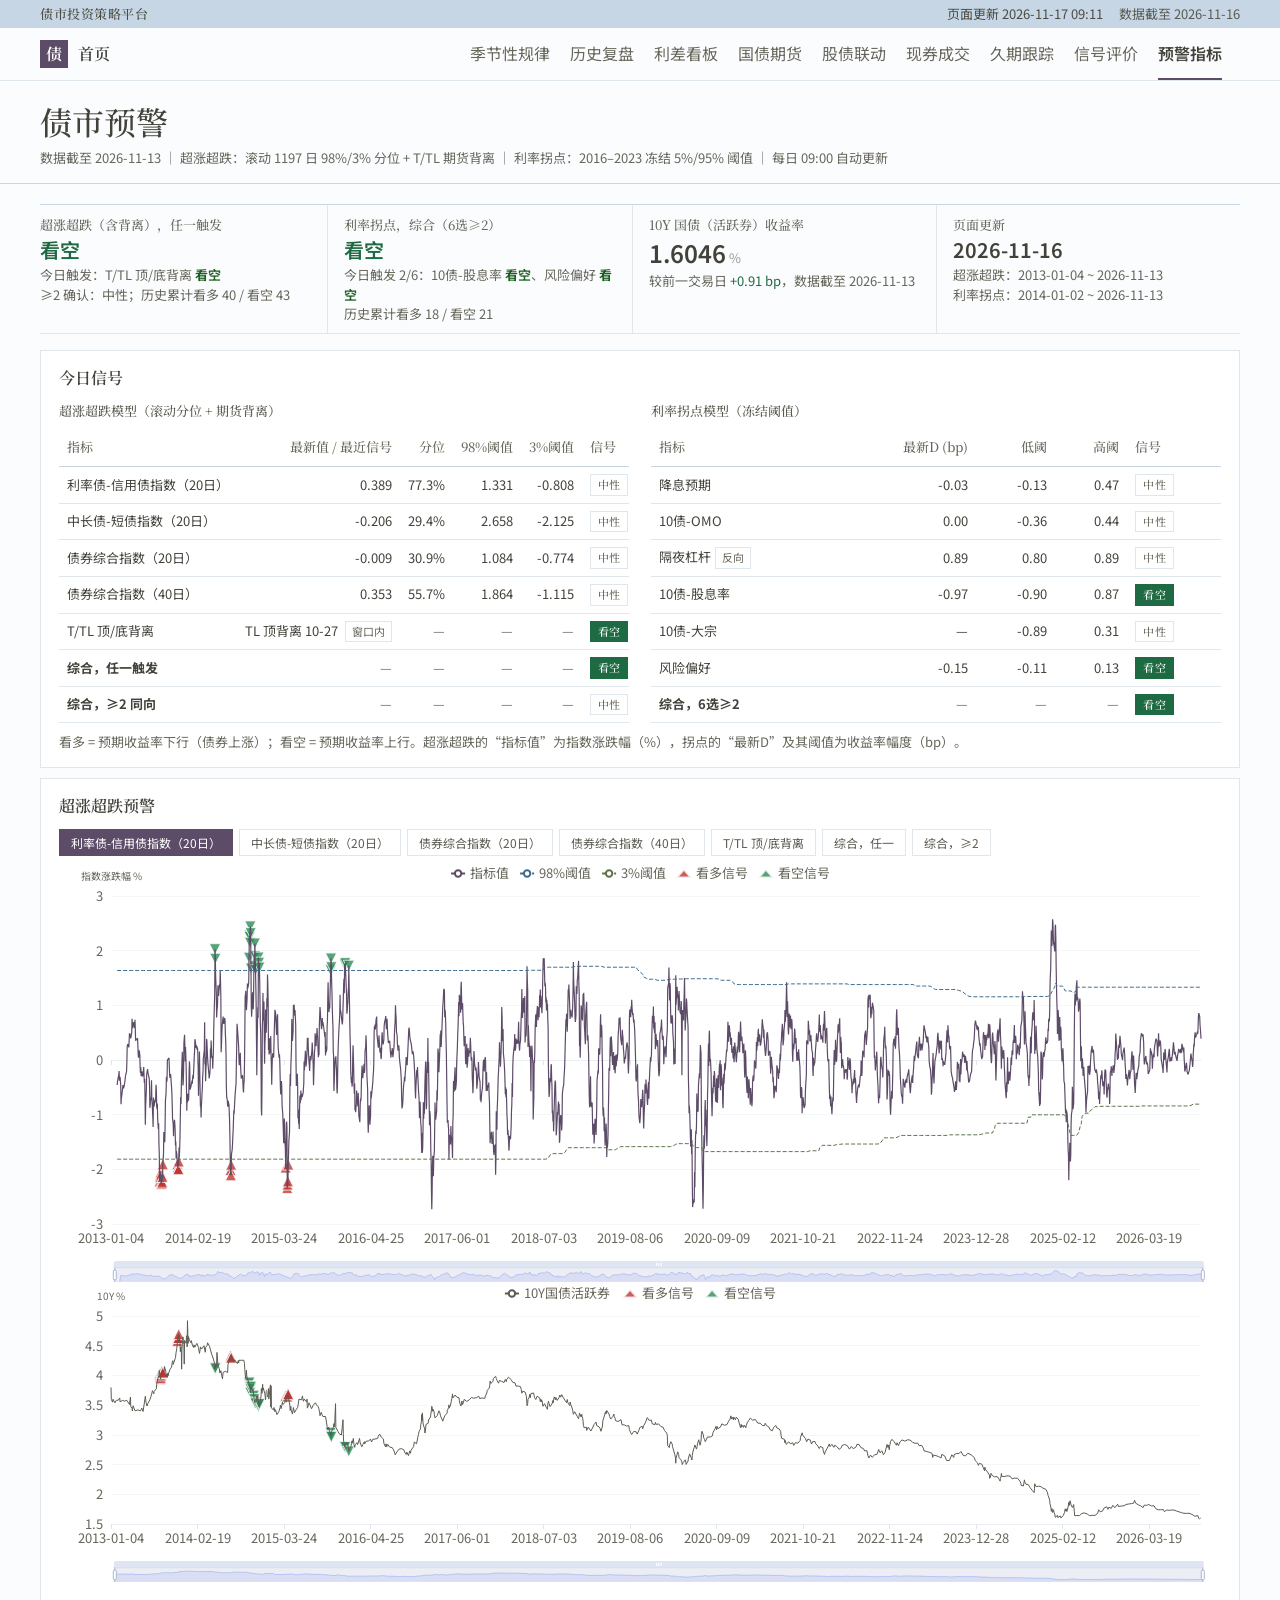
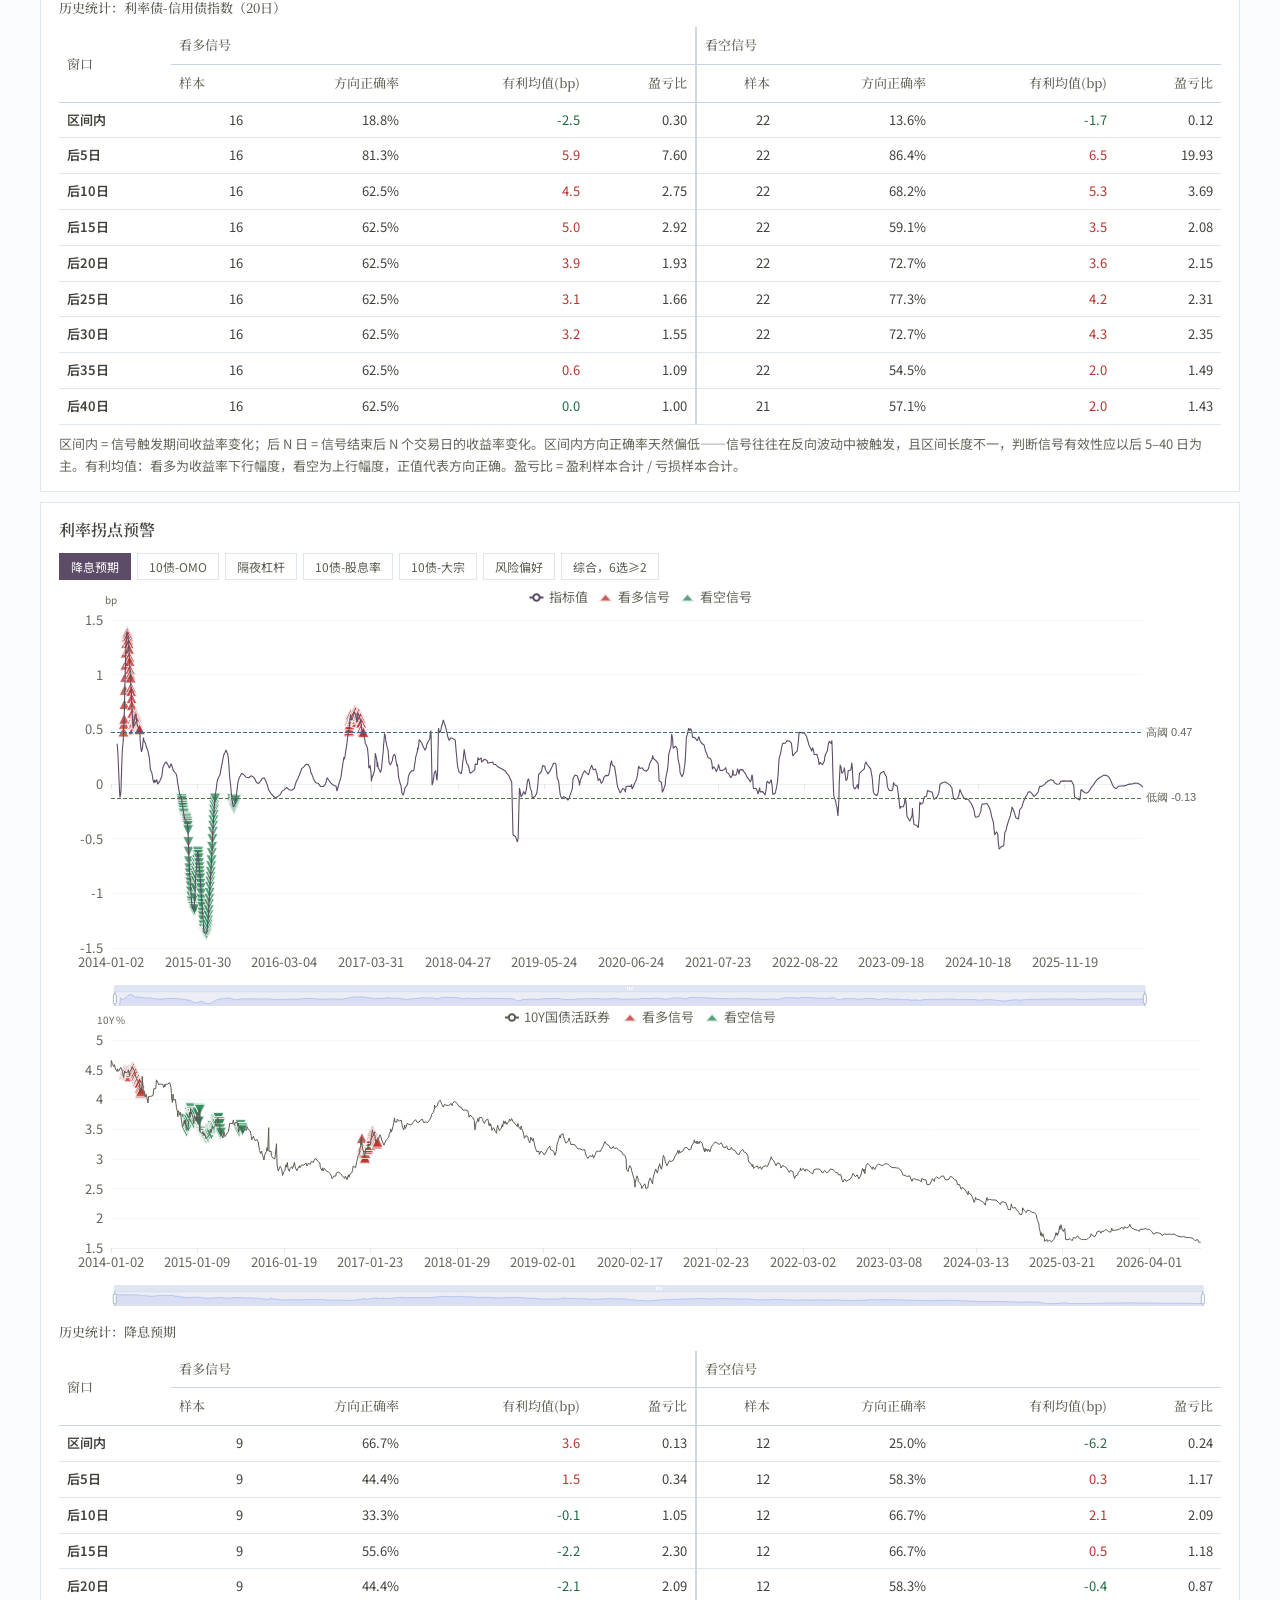
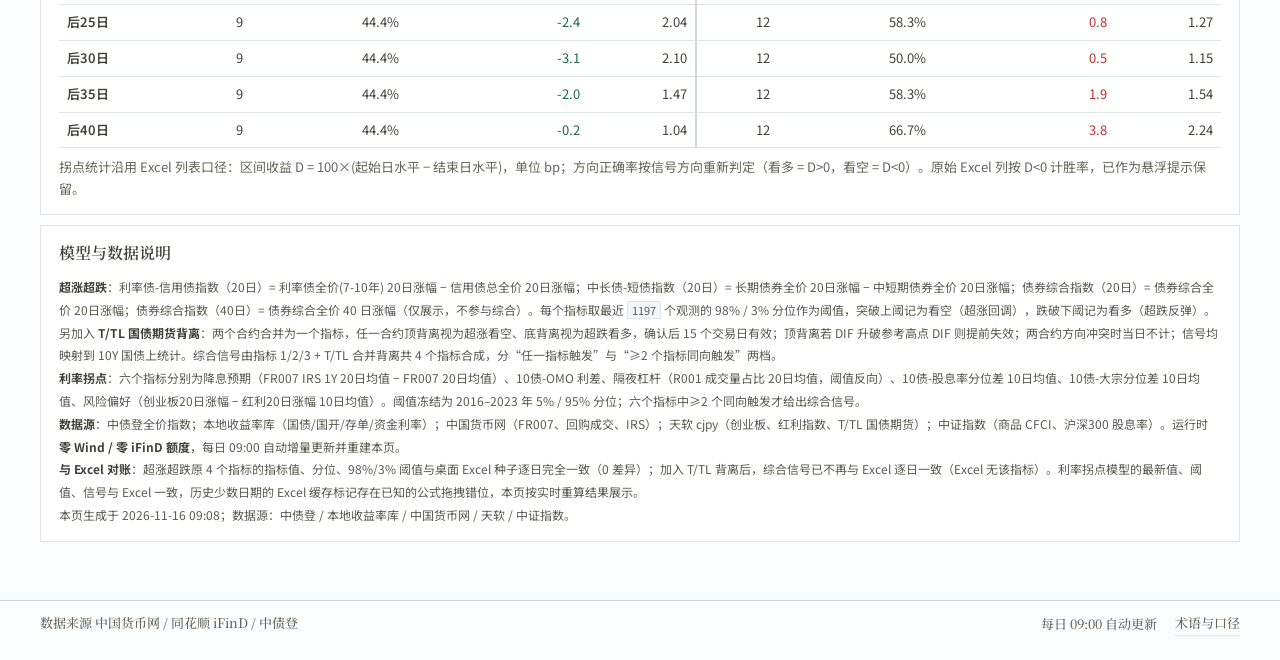
==== bond-alert.html @ 10234d40 "update bond-alert.html" ====
<!DOCTYPE html>
<html lang="zh-CN">
<head>
<meta charset="UTF-8">
<meta name="viewport" content="width=device-width, initial-scale=1.0">
<title>债市预警</title>
<script src="echarts.min.js"></script>
<style>
*{margin:0;padding:0;box-sizing:border-box}
body{font-family:-apple-system,BlinkMacSystemFont,'Segoe UI','Microsoft YaHei',sans-serif;background:#f5f7fa;color:#333}
.header{background:linear-gradient(135deg,#1a237e 0%,#283593 100%);color:white;padding:22px 30px}
.header h1{font-size:22px;margin-bottom:6px}
.header p{font-size:12px;opacity:0.85;line-height:1.7}
.container{max-width:1240px;margin:0 auto;padding:20px}
.stats-row{display:flex;gap:16px;flex-wrap:wrap;margin-bottom:16px}
.stat-card{flex:1;min-width:235px;background:white;border-radius:12px;padding:16px 20px;box-shadow:0 2px 8px rgba(0,0,0,0.06);border-left:4px solid #c5cae9}
.stat-card.bull{border-left-color:#c62828}
.stat-card.bear{border-left-color:#2e7d32}
.stat-card.neu{border-left-color:#90a4ae}
.stat-card .label{font-size:12px;color:#666}
.stat-card .value{font-size:26px;font-weight:700;margin-top:5px}
.stat-card .value.bull{color:#b71c1c}
.stat-card .value.bear{color:#1b5e20}
.stat-card .value.neu{color:#546e7a}
.stat-card .delta{font-size:11.5px;color:#888;margin-top:6px;line-height:1.5}
.stat-card .delta .bull{color:#b71c1c;font-weight:600}
.stat-card .delta .bear{color:#1b5e20;font-weight:600}
.panel{background:white;border-radius:12px;padding:20px;box-shadow:0 2px 8px rgba(0,0,0,0.06);margin-bottom:16px}
.panel h2{font-size:15px;margin-bottom:14px;color:#1a237e}
.panel h3.sub{font-size:13px;margin:16px 0 8px;color:#37474f}
.two-col{display:grid;grid-template-columns:1fr 1fr;gap:22px}
@media(max-width:900px){.two-col{grid-template-columns:1fr}}
.two-col h3{font-size:13px;color:#455a64;margin-bottom:8px}
.tbl{width:100%;border-collapse:collapse;font-size:12px}
.tbl th{background:#f8f9fa;padding:7px 8px;text-align:left;border-bottom:2px solid #e0e0e0;font-weight:600;color:#546e7a;white-space:nowrap}
.tbl td{padding:6px 8px;border-bottom:1px solid #f0f0f0;white-space:nowrap}
.tbl tbody tr:hover td{background:#e8eaf6}
.tbl .num{text-align:right;font-variant-numeric:tabular-nums}
.tbl .dim{color:#aaa;text-align:center}
.tbl .win{font-weight:600;color:#37474f}
.tbl .pos{color:#1b5e20}
.tbl .neg{color:#b71c1c}
#over-stat thead tr:nth-child(2) th:nth-child(5),
#turn-stat thead tr:nth-child(2) th:nth-child(5),
#over-stat tbody td:nth-child(6),#turn-stat tbody td:nth-child(6){border-left:2px solid #cfd8dc}
#over-stat thead tr:first-child th:nth-child(3),
#turn-stat thead tr:first-child th:nth-child(3){border-left:2px solid #cfd8dc}
.tbl-wrap{overflow-x:auto}
.badge{display:inline-block;padding:2px 9px;border-radius:11px;font-size:11px;font-weight:600}
.badge.bull{background:#ffebee;color:#b71c1c;border:1px solid #ef9a9a}
.badge.bear{background:#e8f5e9;color:#1b5e20;border:1px solid #a5d6a7}
.badge.neu{background:#eceff1;color:#607d8b;border:1px solid #cfd8dc}
.seg{display:inline-block;padding:4px 12px;margin:0 6px 6px 0;border:1px solid #c5cae9;border-radius:14px;cursor:pointer;font-size:12px;color:#555;background:#fff;user-select:none}
.seg:hover{background:#e8eaf6}
.seg.active{background:#1a237e;color:#fff;border-color:#1a237e}
.note{font-size:11px;color:#90a4ae;line-height:1.8;margin-top:8px}
.method p{font-size:12px;color:#546e7a;line-height:1.9}
.method code{background:#f1f3f5;padding:1px 5px;border-radius:3px;font-size:11px;color:#37474f}
.method b{color:#37474f}
.tag{display:inline-block;font-size:10px;padding:1px 6px;border-radius:8px;background:#eef2f7;color:#607d8b;margin-left:4px}
</style>
<!--THEME_START-->
<link rel="stylesheet" href="fonts.css">
<link rel="stylesheet" href="site.css">
<script src="site.js"></script>
<!--THEME_END-->
<!--FAVICON_START-->
<link rel="icon" href="favicon.ico" sizes="any">
<link rel="icon" type="image/png" sizes="32x32" href="favicon-32.png">
<link rel="icon" type="image/png" sizes="192x192" href="icon-192.png">
<link rel="manifest" href="site.webmanifest">
<meta name="theme-color" content="#FBFCFD">
<!--FAVICON_END-->
</head>
<body data-site="inner" data-page="bond-alert">
<!--NAV_START-->
<div class="site-utility"><div class="site-wrap"><span class="site-name">债市投资策略平台</span><span class="site-meta"><span class="site-stamp">页面更新 2026-11-17 09:11</span><span class="site-stamp site-stamp-data">数据截至 2026-11-16</span></span></div></div>
<nav class="site-nav" aria-label="模块导航"><div class="site-wrap"><a class="site-seal" href="index.html" aria-label="返回首页"><span class="seal-mark" aria-hidden="true">债</span><span class="seal-txt">首页</span></a><div class="site-links"><a href="bond-seasonality.html">季节性规律</a><a href="yield-seasonality.html">历史复盘</a><a href="spread-board.html">利差看板</a><a href="treasury-futures.html">国债期货</a><a href="stock-bond-monitor.html">股债联动</a><a href="bond-flow-lead.html">现券成交</a><a href="duration-tracking.html">久期跟踪</a><a href="signal-eval.html">信号评价</a><a href="bond-alert.html" class="active" aria-current="page">预警指标</a></div><button class="site-menu-btn" type="button" aria-expanded="false" aria-controls="site-menu">栏目</button></div><div class="site-menu" id="site-menu" hidden><a href="bond-seasonality.html">季节性规律</a><a href="yield-seasonality.html">历史复盘</a><a href="spread-board.html">利差看板</a><a href="treasury-futures.html">国债期货</a><a href="stock-bond-monitor.html">股债联动</a><a href="bond-flow-lead.html">现券成交</a><a href="duration-tracking.html">久期跟踪</a><a href="signal-eval.html">信号评价</a><a href="bond-alert.html" class="active" aria-current="page">预警指标</a></div></nav>
<script>(function(){var a=document.querySelector(".site-links a.active");if(a){var p=a.parentNode;p.scrollLeft=Math.max(0,a.offsetLeft-p.clientWidth/2+a.offsetWidth/2);}var b=document.querySelector(".site-menu-btn"),m=document.querySelector(".site-menu");if(!b||!m)return;function set(open){m.hidden=!open;b.setAttribute("aria-expanded",open?"true":"false");}b.addEventListener("click",function(e){e.stopPropagation();set(m.hidden);});document.addEventListener("click",function(e){if(!m.hidden&&e.target!==b&&!m.contains(e.target))set(false);});document.addEventListener("keydown",function(e){if(e.key==="Escape")set(false);});m.addEventListener("click",function(e){if(e.target.tagName==="A")set(false);});})();</script>
<!--NAV_END-->
<div class="header">
<h1>债市预警</h1>
<p id="data-info">数据加载中…</p>
</div>
<div class="container">
<div class="stats-row" id="summary"></div>

<div class="panel">
<h2>今日信号</h2>
<div class="two-col">
<div>
<h3>超涨超跌模型（滚动分位 + 期货背离）</h3>
<div class="tbl-wrap"><table class="tbl" id="tbl-over"></table></div>
</div>
<div>
<h3>利率拐点模型（冻结阈值）</h3>
<div class="tbl-wrap"><table class="tbl" id="tbl-turn"></table></div>
</div>
</div>
<p class="note">看多 = 预期收益率下行（债券上涨）；看空 = 预期收益率上行。超涨超跌的“指标值”为指数涨跌幅（%），拐点的“最新D”及其阈值为收益率幅度（bp）。</p>
</div>

<div class="panel">
<h2>超涨超跌预警</h2>
<div id="over-sel"></div>
<div id="over-chart-wrap"><div id="over-chart" style="width:100%;height:420px"></div></div>
<div id="over-yield" style="width:100%;height:300px"></div>
<h3 class="sub">历史统计：<span id="over-stat-name"></span></h3>
<div class="tbl-wrap"><table class="tbl" id="over-stat"></table></div>
<p class="note">区间内 = 信号触发期间收益率变化；后 N 日 = 信号结束后 N 个交易日的收益率变化。区间内方向正确率天然偏低——信号往往在反向波动中被触发，且区间长度不一，判断信号有效性应以后 5–40 日为主。有利均值：看多为收益率下行幅度，看空为上行幅度，正值代表方向正确。盈亏比 = 盈利样本合计 / 亏损样本合计。</p>
</div>

<div class="panel">
<h2>利率拐点预警</h2>
<div id="turn-sel"></div>
<div id="turn-chart-wrap"><div id="turn-chart" style="width:100%;height:420px"></div></div>
<div id="turn-yield" style="width:100%;height:300px"></div>
<h3 class="sub">历史统计：<span id="turn-stat-name"></span></h3>
<div class="tbl-wrap"><table class="tbl" id="turn-stat"></table></div>
<p class="note">拐点统计沿用 Excel 列表口径：区间收益 D = 100×(起始日水平 − 结束日水平)，单位 bp；方向正确率按信号方向重新判定（看多 = D&gt;0，看空 = D&lt;0）。原始 Excel 列按 D&lt;0 计胜率，已作为悬浮提示保留。</p>
</div>

<div class="panel method">
<h2>模型与数据说明</h2>
<p><b>超涨超跌</b>：利率债-信用债指数（20日）= 利率债全价(7-10年) 20日涨幅 − 信用债总全价 20日涨幅；中长债-短债指数（20日）= 长期债券全价 20日涨幅 − 中短期债券全价 20日涨幅；债券综合指数（20日）= 债券综合全价 20日涨幅；债券综合指数（40日）= 债券综合全价 40 日涨幅（仅展示，不参与综合）。每个指标取最近 <code>1197</code> 个观测的 98% / 3% 分位作为阈值，突破上阈记为看空（超涨回调），跌破下阈记为看多（超跌反弹）。另加入 <b>T/TL 国债期货背离</b>：两个合约合并为一个指标，任一合约顶背离视为超涨看空、底背离视为超跌看多，确认后 15 个交易日有效；顶背离若 DIF 升破参考高点 DIF 则提前失效；两合约方向冲突时当日不计；信号均映射到 10Y 国债上统计。综合信号由指标 1/2/3 + T/TL 合并背离共 4 个指标合成，分“任一指标触发”与“≥2 个指标同向触发”两档。</p>
<p><b>利率拐点</b>：六个指标分别为降息预期（FR007 IRS 1Y 20日均值 − FR007 20日均值）、10债-OMO 利差、隔夜杠杆（R001 成交量占比 20日均值，阈值反向）、10债-股息率分位差 10日均值、10债-大宗分位差 10日均值、风险偏好（创业板20日涨幅 − 红利20日涨幅 10日均值）。阈值冻结为 2016–2023 年 5% / 95% 分位；六个指标中≥2 个同向触发才给出综合信号。</p>
<p><b>数据源</b>：中债登全价指数；本地收益率库（国债/国开/存单/资金利率）；中国货币网（FR007、回购成交、IRS）；天软 cjpy（创业板、红利指数、T/TL 国债期货）；中证指数（商品 CFCI、沪深300 股息率）。运行时 <b>零 Wind / 零 iFinD 额度</b>，每日 09:00 自动增量更新并重建本页。</p>
<p><b>与 Excel 对账</b>：超涨超跌原 4 个指标的指标值、分位、98%/3% 阈值与桌面 Excel 种子逐日完全一致（0 差异）；加入 T/TL 背离后，综合信号已不再与 Excel 逐日一致（Excel 无该指标）。利率拐点模型的最新值、阈值、信号与 Excel 一致，历史少数日期的 Excel 缓存标记存在已知的公式拖拽错位，本页按实时重算结果展示。</p>
<p id="gen-info"></p>
</div>
</div>

<script src="bond-alert-data.js"></script>
<script>
const O = DATA.over, T = DATA.turn;
const $ = id => document.getElementById(id);
const fmt = (x, n=2) => {
  if (x === null || x === undefined || isNaN(x)) return '—';
  const s = Number(x).toFixed(n);
  return /^-0(\.0+)?$/.test(s) ? s.slice(1) : s;  // 负零显示为 0
};
const pct = x => (x === null || x === undefined) ? '—' : (x * 100).toFixed(1) + '%';
const sig = s => s > 0 ? ['看多','bull'] : s < 0 ? ['看空','bear'] : ['中性','neu'];
const badge = s => { const a = sig(s); return `<span class="badge ${a[1]}">${a[0]}</span>`; };
const triggerNames = (inds, idx) => {
  const hit = inds.map(x => ({name:x.name, flag:x.flags[idx]})).filter(x => x.flag !== 0);
  if (!hit.length) return '无';
  return hit.map(x => `${x.name} <b class="${sig(x.flag)[1]}">${sig(x.flag)[0]}</b>`).join('、');
};
const cls = v => v > 0 ? 'pos' : (v < 0 ? 'neg' : '');
const charts = {};
const zstate = {over:{start:0, end:100}, turn:{start:0, end:100}};

function initChart(id){
  if (!charts[id]) charts[id] = echarts.init($(id));
  return charts[id];
}
function trackZoom(id, key){
  const c = charts[id];
  if (c.__zoomed) return;
  c.__zoomed = true;
  c.on('dataZoom', function(){
    const dz = c.getOption().dataZoom;
    if (dz && dz[0] && dz[0].start != null) zstate[key] = {start:dz[0].start, end:dz[0].end};
  });
}
function linkGroup(ids, group){
  ids.forEach(id => { if (charts[id]) charts[id].group = group; });
  echarts.connect(group);
}
function resizeAll(){
  Object.values(charts).forEach(c => { if (c.getDom().clientWidth > 0) c.resize(); });
}
function baseGrid(bottom){ return {left:52, right:20, top:34, bottom:bottom||58}; }
function xAxis(dates){ return {type:'category', data:dates, boundaryGap:false,
  axisLabel:{fontSize:10, color:'#90a4ae'}, axisLine:{lineStyle:{color:'#cfd8dc'}}}; }
function yAxis(name){
  return {type:'value', scale:true, name:name||'', nameTextStyle:{fontSize:10,color:'#90a4ae'},
    axisLabel:{fontSize:10, color:'#78909c'}, splitLine:{lineStyle:{color:'#f0f2f5'}}};
}
function zoom(key){
  const z = zstate[key] || {start:0, end:100};
  return [{type:'inside', start:z.start, end:z.end, throttle:60},
          {type:'slider', start:z.start, end:z.end, height:15, bottom:6,
           borderColor:'#e0e0e0', fillerColor:'rgba(26,35,126,0.08)', textStyle:{fontSize:9}}];
}

// ---------------- 概览 ----------------
function renderSummary(){
  const oi = O.dates.length - 1, ti = T.dates.length - 1;
  const ge1 = O.comp.ge1.flags[oi], ge2 = O.comp.ge2.flags[oi], tc = T.comp.flags[ti];
  const os = O.stats, ts = T.stats;
  const tcnt = T.inds.filter(x => x.flags[ti] !== 0).length;
  const y = O.yield, y0 = y[oi], y1 = y[oi-1];
  const dY = (y0 != null && y1 != null) ? (y0 - y1) * 100 : null;
  const a1 = sig(ge1), a2 = sig(tc);
  $('summary').innerHTML = `
  <div class="stat-card ${a1[1]}">
    <div class="label">超涨超跌（含背离），任一触发</div>
    <div class="value ${a1[1]}">${a1[0]}</div>
    <div class="delta">今日触发：${triggerNames(O.inds, oi)}<br>≥2 确认：${sig(ge2)[0]}；历史累计看多 ${os.ge1.bull.count} / 看空 ${os.ge1.bear.count}</div>
  </div>
  <div class="stat-card ${a2[1]}">
    <div class="label">利率拐点，综合（6选≥2）</div>
    <div class="value ${a2[1]}">${a2[0]}</div>
    <div class="delta">今日触发 ${tcnt}/6：${triggerNames(T.inds, ti)}<br>历史累计看多 ${ts.comp.bull.count} / 看空 ${ts.comp.bear.count}</div>
  </div>
  <div class="stat-card">
    <div class="label">10Y 国债（活跃券）收益率</div>
    <div class="value" style="font-size:24px">${fmt(y0,4)}<span style="font-size:13px;color:#999;font-weight:400"> %</span></div>
    <div class="delta">较前一交易日 <span class="${cls(-dY)}">${dY===null?'—':(dY>0?'+':'')+fmt(dY,2)+' bp'}</span>，数据截至 ${O.dates[oi]}</div>
  </div>
  <div class="stat-card">
    <div class="label">页面更新</div>
    <div class="value" style="font-size:20px;line-height:1.3">${DATA.generated.split(' ')[0]}</div>
    <div class="delta">超涨超跌：${O.dates[0]} ~ ${O.dates[oi]}<br>利率拐点：${T.dates[0]} ~ ${T.dates[ti]}</div>
  </div>`;
  $('data-info').textContent = `数据截至 ${O.dates[oi]} ｜ 超涨超跌：滚动 1197 日 98%/3% 分位 + T/TL 期货背离 ｜ 利率拐点：2016–2023 冻结 5%/95% 阈值 ｜ 每日 09:00 自动更新`;
  $('gen-info').textContent = `本页生成于 ${DATA.generated}；数据源：中债登 / 本地收益率库 / 中国货币网 / 天软 / 中证指数。`;
}

// ---------------- 今日信号表 ----------------
function renderToday(){
  const oi = O.dates.length - 1, ti = T.dates.length - 1;
  let h = '<thead><tr><th>指标</th><th class="num">最新值 / 最近信号</th><th class="num">分位</th><th class="num">98%阈值</th><th class="num">3%阈值</th><th>信号</th></tr></thead><tbody>';
  for (const x of O.inds){
    if (x.kind === 'divergence'){
      const ev = x.latest;
      const txt = ev ? `${ev.contract} ${ev.kind} ${ev.date.slice(5)} ${ev.active ? '<span class="tag">窗口内</span>' : '<span class="tag">已过窗</span>'}` : '—';
      h += `<tr title="${x.desc||''}"><td>${x.name}</td>
        <td class="num">${txt}</td><td class="num dim">—</td>
        <td class="num dim">—</td><td class="num dim">—</td>
        <td>${badge(x.flags[oi])}</td></tr>`;
    } else {
      h += `<tr title="${x.desc||''}"><td>${x.name}</td>
        <td class="num">${fmt(x.values[oi],3)}</td><td class="num">${pct(x.rank[oi])}</td>
        <td class="num">${fmt(x.hi[oi],3)}</td><td class="num">${fmt(x.lo[oi],3)}</td>
        <td>${badge(x.flags[oi])}</td></tr>`;
    }
  }
  h += `<tr><td><b>综合，任一触发</b></td><td class="num dim">—</td><td class="num dim">—</td><td class="num dim">—</td><td class="num dim">—</td><td>${badge(O.comp.ge1.flags[oi])}</td></tr>`;
  h += `<tr><td><b>综合，≥2 同向</b></td><td class="num dim">—</td><td class="num dim">—</td><td class="num dim">—</td><td class="num dim">—</td><td>${badge(O.comp.ge2.flags[oi])}</td></tr></tbody>`;
  $('tbl-over').innerHTML = h;

  h = '<thead><tr><th>指标</th><th class="num">最新D (bp)</th><th class="num">低阈</th><th class="num">高阈</th><th>信号</th></tr></thead><tbody>';
  for (const x of T.inds){
    h += `<tr title="${x.formula||''}"><td>${x.name}${x.reversed?'<span class="tag">反向</span>':''}</td>
      <td class="num">${fmt(x.values[ti],2)}</td><td class="num">${fmt(x.low,2)}</td>
      <td class="num">${fmt(x.high,2)}</td><td>${badge(x.flags[ti])}</td></tr>`;
  }
  h += `<tr><td><b>综合，6选≥2</b></td><td class="num dim">—</td><td class="num dim">—</td><td class="num dim">—</td><td>${badge(T.comp.flags[ti])}</td></tr></tbody>`;
  $('tbl-turn').innerHTML = h;
}

// ---------------- 超涨超跌 ----------------
const OVER_SEL = [...O.inds.map((x,i) => [String(i+1), x.name]),
                  ['c1','综合，任一'],['c2','综合，≥2']];
let overSel = '1';
const overKey = k => k[0] === 'c' ? 'ge' + k[1] : k;
const overFlags = k => k[0] === 'c' ? O.comp['ge'+k[1]].flags : O.inds[+k-1].flags;
const overName = k => k[0] === 'c' ? (k==='c1'?'综合，任一触发':'综合，≥2 同向') : O.inds[+k-1].name;

function renderOverSel(){
  $('over-sel').innerHTML = OVER_SEL.map(([k,t]) =>
    `<span class="seg ${k===overSel?'active':''}" onclick="selectOver('${k}')">${t}</span>`).join('');
}

function overChart(ind){
  const dates = O.dates;
  const c = initChart('over-chart');
  if (c.getDom().clientWidth > 0) c.resize();
  trackZoom('over-chart', 'over');
  if (ind.kind === 'divergence'){
    c.setOption({
      animation:false,
      tooltip:{trigger:'axis', confine:true, formatter: ps => {
        const i = ps[0].dataIndex;
        const ev = ind.latest;
        return `<b>${dates[i]}</b><br>T/TL 合并信号：${sig(ind.flags[i])[0]}<br>最近背离：${ev ? ev.contract + ' ' + ev.kind + ' ' + ev.date : '—'}`;
      }},
      legend:{top:0, itemWidth:14, itemHeight:8, textStyle:{fontSize:11,color:'#607d8b'}},
      grid:baseGrid(58), xAxis:xAxis(dates),
      yAxis:{type:'value', min:-1.3, max:1.3, name:'信号',
        nameTextStyle:{fontSize:10,color:'#90a4ae'},
        axisLabel:{fontSize:10, color:'#78909c', formatter:v => v===1?'看多':(v===-1?'看空':v)},
        splitLine:{lineStyle:{color:'#f0f2f5'}}},
      dataZoom:zoom('over'),
      series:[
        {name:'T/TL 合并背离信号', type:'line', step:'end', data:ind.flags, showSymbol:false,
         lineStyle:{width:1.2,color:'#1a237e'}, itemStyle:{color:'#1a237e'},
         markLine:{silent:true, symbol:'none', lineStyle:{color:'#cfd8dc', type:'dashed'},
           data:[{yAxis:1},{yAxis:-1}]}}
      ]
    }, true);
    return;
  }
  c.setOption({
    animation:false,
    tooltip:{trigger:'axis', confine:true, formatter: ps => {
      const i = ps[0].dataIndex;
      return `<b>${dates[i]}</b><br>指标值：${fmt(ind.values[i],4)}<br>分位：${pct(ind.rank[i])}<br>98%阈值：${fmt(ind.hi[i],4)}<br>3%阈值：${fmt(ind.lo[i],4)}<br>信号：${sig(ind.flags[i])[0]}`;
    }},
    legend:{top:0, itemWidth:14, itemHeight:8, textStyle:{fontSize:11,color:'#607d8b'}},
    grid:baseGrid(58), xAxis:xAxis(dates), yAxis:yAxis('指数涨跌幅 %'),
    dataZoom:zoom('over'),
    series:[
      {name:'指标值', type:'line', data:ind.values, showSymbol:false, connectNulls:false,
       lineStyle:{width:1.2,color:'#1a237e'}, itemStyle:{color:'#1a237e'}},
      {name:'98%阈值', type:'line', data:ind.hi, showSymbol:false,
       lineStyle:{width:1,type:'dashed',color:'#749AB2'}, itemStyle:{color:'#749AB2'}},
      {name:'3%阈值', type:'line', data:ind.lo, showSymbol:false,
       lineStyle:{width:1,type:'dashed',color:'#769365'}, itemStyle:{color:'#769365'}},
      {name:'看多信号', type:'scatter', symbol:'triangle', symbolSize:11,
       data:ind.flags.map((f,i)=> f===1 ? [i, ind.values[i]] : null), itemStyle:{color:'#C23531',borderColor:'#FBFCFD',borderWidth:1}},
      {name:'看空信号', type:'scatter', symbol:'triangle', symbolRotate:180, symbolSize:11,
       data:ind.flags.map((f,i)=> f===-1 ? [i, ind.values[i]] : null), itemStyle:{color:'#2E8B57',borderColor:'#FBFCFD',borderWidth:1}}
    ]
  }, true);
}

function yieldChart(id, dates, ys, flags, key){
  const c = initChart(id);
  trackZoom(id, key);
  c.setOption({
    animation:false,
    tooltip:{trigger:'axis', confine:true, formatter: ps => {
      const i = ps[0].dataIndex;
      return `<b>${dates[i]}</b><br>10Y：${fmt(ys[i],4)}%<br>信号：${sig(flags[i])[0]}`;
    }},
    legend:{top:0, itemWidth:14, itemHeight:8, textStyle:{fontSize:11,color:'#607d8b'}},
    grid:baseGrid(58), xAxis:xAxis(dates), yAxis:yAxis('10Y %'),
    dataZoom:zoom(key),
    series:[
      {name:'10Y国债活跃券', type:'line', data:ys, showSymbol:false,
       lineStyle:{width:1,color:'#546e7a'}, itemStyle:{color:'#546e7a'}},
      {name:'看多信号', type:'scatter', symbol:'triangle', symbolSize:11,
       data:flags.map((f,i)=> f===1 ? [i, ys[i]] : null), itemStyle:{color:'#C23531',borderColor:'#FBFCFD',borderWidth:1}},
      {name:'看空信号', type:'scatter', symbol:'triangle', symbolRotate:180, symbolSize:11,
       data:flags.map((f,i)=> f===-1 ? [i, ys[i]] : null), itemStyle:{color:'#2E8B57',borderColor:'#FBFCFD',borderWidth:1}}
    ]
  }, true);
}

function statCell(s, dir, isTurn){
  if (!s || !s.n) return '<td class="num dim">—</td><td class="num dim">—</td><td class="num dim">—</td><td class="num dim">—</td>';
  const win = isTurn ? s.win_fav : s.win;
  const avg = s.avg;
  const fav = avg == null ? null : (dir === 1 ? (isTurn ? avg : -avg) : (isTurn ? -avg : avg));
  const title = isTurn ? ` title="Excel 原始胜率（按 D&lt;0 计）：${pct(s.win_excel)}"` : '';
  return `<td class="num">${s.n}</td><td class="num"${title}>${pct(win)}</td>` +
         `<td class="num ${cls(fav)}">${fmt(fav,1)}</td><td class="num">${fmt(s.payoff_sum,2)}</td>`;
}

function renderStatTable(id, st, isTurn){
  const rows = [['区间内', st.bull.trigger, st.bear.trigger]];
  for (const h of [5,10,15,20,25,30,35,40]) rows.push([`后${h}日`, st.bull.fwd[h], st.bear.fwd[h]]);
  let html = '<thead><tr><th rowspan="2">窗口</th><th colspan="4">看多信号</th><th colspan="4">看空信号</th></tr><tr>' +
    '<th class="num">样本</th><th class="num">方向正确率</th><th class="num">有利均值(bp)</th><th class="num">盈亏比</th>'.repeat(2) +
    '</tr></thead><tbody>';
  for (const [label, b, s] of rows) html += `<tr><td class="win">${label}</td>${statCell(b,1,isTurn)}${statCell(s,-1,isTurn)}</tr>`;
  $(id).innerHTML = html + '</tbody>';
}

function selectOver(k){
  overSel = k; renderOverSel();
  if (k[0] !== 'c'){
    const ind = O.inds[+k-1];
    $('over-chart-wrap').style.display = '';
    overChart(ind);
  } else {
    $('over-chart-wrap').style.display = 'none';
  }
  yieldChart('over-yield', O.dates, O.yield, overFlags(k), 'over');
  $('over-stat-name').textContent = overName(k);
  renderStatTable('over-stat', O.stats[overKey(k)], false);
}

// ---------------- 利率拐点 ----------------
const TURN_SEL = [...T.inds.map((x,i) => [String(i+1), x.name]),
                  ['comp','综合，6选≥2']];
let turnSel = '1';
const turnFlags = k => k === 'comp' ? T.comp.flags : T.inds[+k-1].flags;
const turnName = k => k === 'comp' ? '综合，6选≥2' : T.inds[+k-1].name;

function renderTurnSel(){
  $('turn-sel').innerHTML = TURN_SEL.map(([k,t]) =>
    `<span class="seg ${k===turnSel?'active':''}" onclick="selectTurn('${k}')">${t}</span>`).join('');
}

function turnChart(ind){
  const dates = T.dates;
  const c = initChart('turn-chart');
  if (c.getDom().clientWidth > 0) c.resize();
  trackZoom('turn-chart', 'turn');
  c.setOption({
    animation:false,
    tooltip:{trigger:'axis', confine:true, formatter: ps => {
      const i = ps[0].dataIndex;
      return `<b>${dates[i]}</b><br>指标值：${fmt(ind.values[i],4)} bp<br>低阈：${fmt(ind.low,4)}<br>高阈：${fmt(ind.high,4)}<br>信号：${sig(ind.flags[i])[0]}`;
    }},
    legend:{top:0, itemWidth:14, itemHeight:8, textStyle:{fontSize:11,color:'#607d8b'}},
    /* 右侧留出阈值线标注的位置（默认画在网格右端外侧，20px 会被画布裁掉） */
    grid:Object.assign(baseGrid(58),{right:78}), xAxis:xAxis(dates), yAxis:yAxis('bp'),
    dataZoom:zoom('turn'),
    series:[
      {name:'指标值', type:'line', data:ind.values, showSymbol:false,
       lineStyle:{width:1.1,color:'#1a237e'}, itemStyle:{color:'#1a237e'},
       markLine:{symbol:'none', silent:true, label:{fontSize:11,color:'#66665B',distance:3},
         data:[
           {yAxis:ind.low, lineStyle:{type:'dashed',color:'#769365'},
            label:{formatter:'低阈 '+fmt(ind.low,2)}},
           {yAxis:ind.high, lineStyle:{type:'dashed',color:'#749AB2'},
            label:{formatter:'高阈 '+fmt(ind.high,2)}}
         ]}},
      {name:'看多信号', type:'scatter', symbol:'triangle', symbolSize:11,
       data:ind.flags.map((f,i)=> f===1 ? [i, ind.values[i]] : null), itemStyle:{color:'#C23531',borderColor:'#FBFCFD',borderWidth:1}},
      {name:'看空信号', type:'scatter', symbol:'triangle', symbolRotate:180, symbolSize:11,
       data:ind.flags.map((f,i)=> f===-1 ? [i, ind.values[i]] : null), itemStyle:{color:'#2E8B57',borderColor:'#FBFCFD',borderWidth:1}}
    ]
  }, true);
}

function selectTurn(k){
  turnSel = k; renderTurnSel();
  if (k !== 'comp'){
    $('turn-chart-wrap').style.display = '';
    turnChart(T.inds[+k-1]);
  } else {
    $('turn-chart-wrap').style.display = 'none';
  }
  yieldChart('turn-yield', T.dates, T.yield, turnFlags(k), 'turn');
  $('turn-stat-name').textContent = turnName(k);
  renderStatTable('turn-stat', T.stats[k === 'comp' ? 'comp' : k], true);
}

// ---------------- 启动 ----------------
renderSummary();
renderToday();
renderOverSel();
selectOver(overSel);
renderTurnSel();
selectTurn(turnSel);
linkGroup(['over-chart','over-yield'], 'g-over');
linkGroup(['turn-chart','turn-yield'], 'g-turn');
window.addEventListener('resize', resizeAll);
window.addEventListener('load', () => [0, 300, 1200].forEach(t => setTimeout(resizeAll, t)));
</script>
<!--FOOTER_START-->
<footer class="site-footer"><div class="site-wrap"><span>数据来源 中国货币网 / 同花顺 iFinD / 中债登</span><span class="site-footer-actions"><span>每日 09:00 自动更新</span><button class="glossary-open" type="button">术语与口径</button></span></div></footer>
<!--FOOTER_END-->
</body>
</html>
---- fonts.css ----
/* 由 scripts/build_fonts_subset.py 生成，勿手改。
 * Noto Sans SC / Noto Serif SC 300–700 可变分片，按站点实际用字裁剪；
 * 原始 Google 分片存于 data/fonts_full/（不动），改文案后重跑本脚本。
 * 来源 Google Fonts（SIL Open Font License 1.1）。 */

@font-face {
  font-family: 'Noto Sans SC Web';
  font-style: normal;
  font-weight: 300 700;
  font-display: swap;
  src: url(fonts/noto-sans-sc/000.woff2) format('woff2');
  unicode-range: U+20-22;
}
@font-face {
  font-family: 'Noto Sans SC Web';
  font-style: normal;
  font-weight: 300 700;
  font-display: swap;
  src: url(fonts/noto-sans-sc/001.woff2) format('woff2');
  unicode-range: U+20-22;
}
@font-face {
  font-family: 'Noto Sans SC Web';
  font-style: normal;
  font-weight: 300 700;
  font-display: swap;
  src: url(fonts/noto-sans-sc/002.woff2) format('woff2');
  unicode-range: U+20-22;
}
@font-face {
  font-family: 'Noto Sans SC Web';
  font-style: normal;
  font-weight: 300 700;
  font-display: swap;
  src: url(fonts/noto-sans-sc/003.woff2) format('woff2');
  unicode-range: U+20-22;
}
@font-face {
  font-family: 'Noto Sans SC Web';
  font-style: normal;
  font-weight: 300 700;
  font-display: swap;
  src: url(fonts/noto-sans-sc/004.woff2) format('woff2');
  unicode-range: U+20-22;
}
@font-face {
  font-family: 'Noto Sans SC Web';
  font-style: normal;
  font-weight: 300 700;
  font-display: swap;
  src: url(fonts/noto-sans-sc/005.woff2) format('woff2');
  unicode-range: U+20-22;
}
@font-face {
  font-family: 'Noto Sans SC Web';
  font-style: normal;
  font-weight: 300 700;
  font-display: swap;
  src: url(fonts/noto-sans-sc/006.woff2) format('woff2');
  unicode-range: U+20-22;
}
@font-face {
  font-family: 'Noto Sans SC Web';
  font-style: normal;
  font-weight: 300 700;
  font-display: swap;
  src: url(fonts/noto-sans-sc/007.woff2) format('woff2');
  unicode-range: U+20-22;
}
@font-face {
  font-family: 'Noto Sans SC Web';
  font-style: normal;
  font-weight: 300 700;
  font-display: swap;
  src: url(fonts/noto-sans-sc/008.woff2) format('woff2');
  unicode-range: U+20-22;
}
@font-face {
  font-family: 'Noto Sans SC Web';
  font-style: normal;
  font-weight: 300 700;
  font-display: swap;
  src: url(fonts/noto-sans-sc/009.woff2) format('woff2');
  unicode-range: U+20-22, U+95F0, U+9608, U+9661;
}
@font-face {
  font-family: 'Noto Sans SC Web';
  font-style: normal;
  font-weight: 300 700;
  font-display: swap;
  src: url(fonts/noto-sans-sc/010.woff2) format('woff2');
  unicode-range: U+20-22, U+951A;
}
@font-face {
  font-family: 'Noto Sans SC Web';
  font-style: normal;
  font-weight: 300 700;
  font-display: swap;
  src: url(fonts/noto-sans-sc/011.woff2) format('woff2');
  unicode-range: U+20-22;
}
@font-face {
  font-family: 'Noto Sans SC Web';
  font-style: normal;
  font-weight: 300 700;
  font-display: swap;
  src: url(fonts/noto-sans-sc/012.woff2) format('woff2');
  unicode-range: U+20-22;
}
@font-face {
  font-family: 'Noto Sans SC Web';
  font-style: normal;
  font-weight: 300 700;
  font-display: swap;
  src: url(fonts/noto-sans-sc/013.woff2) format('woff2');
  unicode-range: U+20-22;
}
@font-face {
  font-family: 'Noto Sans SC Web';
  font-style: normal;
  font-weight: 300 700;
  font-display: swap;
  src: url(fonts/noto-sans-sc/014.woff2) format('woff2');
  unicode-range: U+20-22;
}
@font-face {
  font-family: 'Noto Sans SC Web';
  font-style: normal;
  font-weight: 300 700;
  font-display: swap;
  src: url(fonts/noto-sans-sc/015.woff2) format('woff2');
  unicode-range: U+20-22;
}
@font-face {
  font-family: 'Noto Sans SC Web';
  font-style: normal;
  font-weight: 300 700;
  font-display: swap;
  src: url(fonts/noto-sans-sc/016.woff2) format('woff2');
  unicode-range: U+20-22;
}
@font-face {
  font-family: 'Noto Sans SC Web';
  font-style: normal;
  font-weight: 300 700;
  font-display: swap;
  src: url(fonts/noto-sans-sc/017.woff2) format('woff2');
  unicode-range: U+20-22;
}
@font-face {
  font-family: 'Noto Sans SC Web';
  font-style: normal;
  font-weight: 300 700;
  font-display: swap;
  src: url(fonts/noto-sans-sc/018.woff2) format('woff2');
  unicode-range: U+20-22;
}
@font-face {
  font-family: 'Noto Sans SC Web';
  font-style: normal;
  font-weight: 300 700;
  font-display: swap;
  src: url(fonts/noto-sans-sc/019.woff2) format('woff2');
  unicode-range: U+20-22;
}
@font-face {
  font-family: 'Noto Sans SC Web';
  font-style: normal;
  font-weight: 300 700;
  font-display: swap;
  src: url(fonts/noto-sans-sc/020.woff2) format('woff2');
  unicode-range: U+20-22;
}
@font-face {
  font-family: 'Noto Sans SC Web';
  font-style: normal;
  font-weight: 300 700;
  font-display: swap;
  src: url(fonts/noto-sans-sc/021.woff2) format('woff2');
  unicode-range: U+20-22;
}
@font-face {
  font-family: 'Noto Sans SC Web';
  font-style: normal;
  font-weight: 300 700;
  font-display: swap;
  src: url(fonts/noto-sans-sc/022.woff2) format('woff2');
  unicode-range: U+20-22;
}
@font-face {
  font-family: 'Noto Sans SC Web';
  font-style: normal;
  font-weight: 300 700;
  font-display: swap;
  src: url(fonts/noto-sans-sc/023.woff2) format('woff2');
  unicode-range: U+20-22;
}
@font-face {
  font-family: 'Noto Sans SC Web';
  font-style: normal;
  font-weight: 300 700;
  font-display: swap;
  src: url(fonts/noto-sans-sc/024.woff2) format('woff2');
  unicode-range: U+20-22;
}
@font-face {
  font-family: 'Noto Sans SC Web';
  font-style: normal;
  font-weight: 300 700;
  font-display: swap;
  src: url(fonts/noto-sans-sc/025.woff2) format('woff2');
  unicode-range: U+20-22;
}
@font-face {
  font-family: 'Noto Sans SC Web';
  font-style: normal;
  font-weight: 300 700;
  font-display: swap;
  src: url(fonts/noto-sans-sc/026.woff2) format('woff2');
  unicode-range: U+20-22;
}
@font-face {
  font-family: 'Noto Sans SC Web';
  font-style: normal;
  font-weight: 300 700;
  font-display: swap;
  src: url(fonts/noto-sans-sc/027.woff2) format('woff2');
  unicode-range: U+20-22;
}
@font-face {
  font-family: 'Noto Sans SC Web';
  font-style: normal;
  font-weight: 300 700;
  font-display: swap;
  src: url(fonts/noto-sans-sc/028.woff2) format('woff2');
  unicode-range: U+20-22;
}
@font-face {
  font-family: 'Noto Sans SC Web';
  font-style: normal;
  font-weight: 300 700;
  font-display: swap;
  src: url(fonts/noto-sans-sc/029.woff2) format('woff2');
  unicode-range: U+20-22;
}
@font-face {
  font-family: 'Noto Sans SC Web';
  font-style: normal;
  font-weight: 300 700;
  font-display: swap;
  src: url(fonts/noto-sans-sc/030.woff2) format('woff2');
  unicode-range: U+20-22;
}
@font-face {
  font-family: 'Noto Sans SC Web';
  font-style: normal;
  font-weight: 300 700;
  font-display: swap;
  src: url(fonts/noto-sans-sc/031.woff2) format('woff2');
  unicode-range: U+20-22;
}
@font-face {
  font-family: 'Noto Sans SC Web';
  font-style: normal;
  font-weight: 300 700;
  font-display: swap;
  src: url(fonts/noto-sans-sc/032.woff2) format('woff2');
  unicode-range: U+20-22;
}
@font-face {
  font-family: 'Noto Sans SC Web';
  font-style: normal;
  font-weight: 300 700;
  font-display: swap;
  src: url(fonts/noto-sans-sc/033.woff2) format('woff2');
  unicode-range: U+20-22;
}
@font-face {
  font-family: 'Noto Sans SC Web';
  font-style: normal;
  font-weight: 300 700;
  font-display: swap;
  src: url(fonts/noto-sans-sc/034.woff2) format('woff2');
  unicode-range: U+20-22;
}
@font-face {
  font-family: 'Noto Sans SC Web';
  font-style: normal;
  font-weight: 300 700;
  font-display: swap;
  src: url(fonts/noto-sans-sc/035.woff2) format('woff2');
  unicode-range: U+20-22;
}
@font-face {
  font-family: 'Noto Sans SC Web';
  font-style: normal;
  font-weight: 300 700;
  font-display: swap;
  src: url(fonts/noto-sans-sc/036.woff2) format('woff2');
  unicode-range: U+20-22;
}
@font-face {
  font-family: 'Noto Sans SC Web';
  font-style: normal;
  font-weight: 300 700;
  font-display: swap;
  src: url(fonts/noto-sans-sc/037.woff2) format('woff2');
  unicode-range: U+20-22;
}
@font-face {
  font-family: 'Noto Sans SC Web';
  font-style: normal;
  font-weight: 300 700;
  font-display: swap;
  src: url(fonts/noto-sans-sc/038.woff2) format('woff2');
  unicode-range: U+20-22;
}
@font-face {
  font-family: 'Noto Sans SC Web';
  font-style: normal;
  font-weight: 300 700;
  font-display: swap;
  src: url(fonts/noto-sans-sc/039.woff2) format('woff2');
  unicode-range: U+20-22;
}
@font-face {
  font-family: 'Noto Sans SC Web';
  font-style: normal;
  font-weight: 300 700;
  font-display: swap;
  src: url(fonts/noto-sans-sc/040.woff2) format('woff2');
  unicode-range: U+20-22, U+6F2A;
}
@font-face {
  font-family: 'Noto Sans SC Web';
  font-style: normal;
  font-weight: 300 700;
  font-display: swap;
  src: url(fonts/noto-sans-sc/041.woff2) format('woff2');
  unicode-range: U+20-22;
}
@font-face {
  font-family: 'Noto Sans SC Web';
  font-style: normal;
  font-weight: 300 700;
  font-display: swap;
  src: url(fonts/noto-sans-sc/042.woff2) format('woff2');
  unicode-range: U+20-22, U+6D9F;
}
@font-face {
  font-family: 'Noto Sans SC Web';
  font-style: normal;
  font-weight: 300 700;
  font-display: swap;
  src: url(fonts/noto-sans-sc/043.woff2) format('woff2');
  unicode-range: U+20-22;
}
@font-face {
  font-family: 'Noto Sans SC Web';
  font-style: normal;
  font-weight: 300 700;
  font-display: swap;
  src: url(fonts/noto-sans-sc/044.woff2) format('woff2');
  unicode-range: U+20-22;
}
@font-face {
  font-family: 'Noto Sans SC Web';
  font-style: normal;
  font-weight: 300 700;
  font-display: swap;
  src: url(fonts/noto-sans-sc/045.woff2) format('woff2');
  unicode-range: U+20-22;
}
@font-face {
  font-family: 'Noto Sans SC Web';
  font-style: normal;
  font-weight: 300 700;
  font-display: swap;
  src: url(fonts/noto-sans-sc/046.woff2) format('woff2');
  unicode-range: U+20-22;
}
@font-face {
  font-family: 'Noto Sans SC Web';
  font-style: normal;
  font-weight: 300 700;
  font-display: swap;
  src: url(fonts/noto-sans-sc/047.woff2) format('woff2');
  unicode-range: U+20-22;
}
@font-face {
  font-family: 'Noto Sans SC Web';
  font-style: normal;
  font-weight: 300 700;
  font-display: swap;
  src: url(fonts/noto-sans-sc/048.woff2) format('woff2');
  unicode-range: U+20-22;
}
@font-face {
  font-family: 'Noto Sans SC Web';
  font-style: normal;
  font-weight: 300 700;
  font-display: swap;
  src: url(fonts/noto-sans-sc/049.woff2) format('woff2');
  unicode-range: U+20-22;
}
@font-face {
  font-family: 'Noto Sans SC Web';
  font-style: normal;
  font-weight: 300 700;
  font-display: swap;
  src: url(fonts/noto-sans-sc/050.woff2) format('woff2');
  unicode-range: U+20-22;
}
@font-face {
  font-family: 'Noto Sans SC Web';
  font-style: normal;
  font-weight: 300 700;
  font-display: swap;
  src: url(fonts/noto-sans-sc/051.woff2) format('woff2');
  unicode-range: U+20-22;
}
@font-face {
  font-family: 'Noto Sans SC Web';
  font-style: normal;
  font-weight: 300 700;
  font-display: swap;
  src: url(fonts/noto-sans-sc/052.woff2) format('woff2');
  unicode-range: U+20-22;
}
@font-face {
  font-family: 'Noto Sans SC Web';
  font-style: normal;
  font-weight: 300 700;
  font-display: swap;
  src: url(fonts/noto-sans-sc/053.woff2) format('woff2');
  unicode-range: U+20-22;
}
@font-face {
  font-family: 'Noto Sans SC Web';
  font-style: normal;
  font-weight: 300 700;
  font-display: swap;
  src: url(fonts/noto-sans-sc/054.woff2) format('woff2');
  unicode-range: U+20-22;
}
@font-face {
  font-family: 'Noto Sans SC Web';
  font-style: normal;
  font-weight: 300 700;
  font-display: swap;
  src: url(fonts/noto-sans-sc/055.woff2) format('woff2');
  unicode-range: U+20-22, U+5CED;
}
@font-face {
  font-family: 'Noto Sans SC Web';
  font-style: normal;
  font-weight: 300 700;
  font-display: swap;
  src: url(fonts/noto-sans-sc/056.woff2) format('woff2');
  unicode-range: U+20-22;
}
@font-face {
  font-family: 'Noto Sans SC Web';
  font-style: normal;
  font-weight: 300 700;
  font-display: swap;
  src: url(fonts/noto-sans-sc/057.woff2) format('woff2');
  unicode-range: U+20-22;
}
@font-face {
  font-family: 'Noto Sans SC Web';
  font-style: normal;
  font-weight: 300 700;
  font-display: swap;
  src: url(fonts/noto-sans-sc/058.woff2) format('woff2');
  unicode-range: U+20-22;
}
@font-face {
  font-family: 'Noto Sans SC Web';
  font-style: normal;
  font-weight: 300 700;
  font-display: swap;
  src: url(fonts/noto-sans-sc/059.woff2) format('woff2');
  unicode-range: U+20-22;
}
@font-face {
  font-family: 'Noto Sans SC Web';
  font-style: normal;
  font-weight: 300 700;
  font-display: swap;
  src: url(fonts/noto-sans-sc/060.woff2) format('woff2');
  unicode-range: U+20-22;
}
@font-face {
  font-family: 'Noto Sans SC Web';
  font-style: normal;
  font-weight: 300 700;
  font-display: swap;
  src: url(fonts/noto-sans-sc/061.woff2) format('woff2');
  unicode-range: U+20-22;
}
@font-face {
  font-family: 'Noto Sans SC Web';
  font-style: normal;
  font-weight: 300 700;
  font-display: swap;
  src: url(fonts/noto-sans-sc/062.woff2) format('woff2');
  unicode-range: U+20-22;
}
@font-face {
  font-family: 'Noto Sans SC Web';
  font-style: normal;
  font-weight: 300 700;
  font-display: swap;
  src: url(fonts/noto-sans-sc/063.woff2) format('woff2');
  unicode-range: U+20-22;
}
@font-face {
  font-family: 'Noto Sans SC Web';
  font-style: normal;
  font-weight: 300 700;
  font-display: swap;
  src: url(fonts/noto-sans-sc/064.woff2) format('woff2');
  unicode-range: U+20-22;
}
@font-face {
  font-family: 'Noto Sans SC Web';
  font-style: normal;
  font-weight: 300 700;
  font-display: swap;
  src: url(fonts/noto-sans-sc/065.woff2) format('woff2');
  unicode-range: U+20-22;
}
@font-face {
  font-family: 'Noto Sans SC Web';
  font-style: normal;
  font-weight: 300 700;
  font-display: swap;
  src: url(fonts/noto-sans-sc/066.woff2) format('woff2');
  unicode-range: U+20-22;
}
@font-face {
  font-family: 'Noto Sans SC Web';
  font-style: normal;
  font-weight: 300 700;
  font-display: swap;
  src: url(fonts/noto-sans-sc/067.woff2) format('woff2');
  unicode-range: U+20-22;
}
@font-face {
  font-family: 'Noto Sans SC Web';
  font-style: normal;
  font-weight: 300 700;
  font-display: swap;
  src: url(fonts/noto-sans-sc/068.woff2) format('woff2');
  unicode-range: U+20-22;
}
@font-face {
  font-family: 'Noto Sans SC Web';
  font-style: normal;
  font-weight: 300 700;
  font-display: swap;
  src: url(fonts/noto-sans-sc/069.woff2) format('woff2');
  unicode-range: U+20-22;
}
@font-face {
  font-family: 'Noto Sans SC Web';
  font-style: normal;
  font-weight: 300 700;
  font-display: swap;
  src: url(fonts/noto-sans-sc/070.woff2) format('woff2');
  unicode-range: U+20-22, U+25B6;
}
@font-face {
  font-family: 'Noto Sans SC Web';
  font-style: normal;
  font-weight: 300 700;
  font-display: swap;
  src: url(fonts/noto-sans-sc/071.woff2) format('woff2');
  unicode-range: U+20-22, U+2465-2466, U+2500;
}
@font-face {
  font-family: 'Noto Sans SC Web';
  font-style: normal;
  font-weight: 300 700;
  font-display: swap;
  src: url(fonts/noto-sans-sc/072.woff2) format('woff2');
  unicode-range: U+20-22, U+2194, U+2208, U+2212, U+221E, U+2248, U+2260-2261;
}
@font-face {
  font-family: 'Noto Sans SC Web';
  font-style: normal;
  font-weight: 300 700;
  font-display: swap;
  src: url(fonts/noto-sans-sc/073.woff2) format('woff2');
  unicode-range: U+20-22;
}
@font-face {
  font-family: 'Noto Sans SC Web';
  font-style: normal;
  font-weight: 300 700;
  font-display: swap;
  src: url(fonts/noto-sans-sc/074.woff2) format('woff2');
  unicode-range: U+20-22, U+304;
}
@font-face {
  font-family: 'Noto Sans SC Web';
  font-style: normal;
  font-weight: 300 700;
  font-display: swap;
  src: url(fonts/noto-sans-sc/075.woff2) format('woff2');
  unicode-range: U+20-22;
}
@font-face {
  font-family: 'Noto Sans SC Web';
  font-style: normal;
  font-weight: 300 700;
  font-display: swap;
  src: url(fonts/noto-sans-sc/076.woff2) format('woff2');
  unicode-range: U+20-22, U+B1, U+F7;
}
@font-face {
  font-family: 'Noto Sans SC Web';
  font-style: normal;
  font-weight: 300 700;
  font-display: swap;
  src: url(fonts/noto-sans-sc/077.woff2) format('woff2');
  unicode-range: U+20-22, U+221A, U+2264-2265, U+2464, U+25A0, U+55C5, U+7A20, U+94B3;
}
@font-face {
  font-family: 'Noto Sans SC Web';
  font-style: normal;
  font-weight: 300 700;
  font-display: swap;
  src: url(fonts/noto-sans-sc/078.woff2) format('woff2');
  unicode-range: U+20-22, U+5C49, U+5E27, U+655B, U+6E32, U+70C1, U+8D4E;
}
@font-face {
  font-family: 'Noto Sans SC Web';
  font-style: normal;
  font-weight: 300 700;
  font-display: swap;
  src: url(fonts/noto-sans-sc/079.woff2) format('woff2');
  unicode-range: U+20-22, U+2264-2265, U+2463, U+25B2, U+5254, U+6805, U+7B0B, U+840E;
}
@font-face {
  font-family: 'Noto Sans SC Web';
  font-style: normal;
  font-weight: 300 700;
  font-display: swap;
  src: url(fonts/noto-sans-sc/080.woff2) format('woff2');
  unicode-range: U+20-22, U+60, U+515C, U+62FD, U+655E, U+6590, U+6EAF, U+70DB, U+77EE;
}
@font-face {
  font-family: 'Noto Sans SC Web';
  font-style: normal;
  font-weight: 300 700;
  font-display: swap;
  src: url(fonts/noto-sans-sc/081.woff2) format('woff2');
  unicode-range: U+20-22, U+2193, U+2462, U+5265, U+62D0, U+6760, U+67AF, U+6B67, U+6EDE, U+79BE, U+7F00, U+9175, U+9A8F, U+FF0B;
}
@font-face {
  font-family: 'Noto Sans SC Web';
  font-style: normal;
  font-weight: 300 700;
  font-display: swap;
  src: url(fonts/noto-sans-sc/082.woff2) format('woff2');
  unicode-range: U+20-22, U+5E, U+25BC, U+25CF, U+4E56, U+566A, U+60E9, U+614C, U+6233, U+62E6, U+6808, U+7AD6;
}
@font-face {
  font-family: 'Noto Sans SC Web';
  font-style: normal;
  font-weight: 300 700;
  font-display: swap;
  src: url(fonts/noto-sans-sc/083.woff2) format('woff2');
  unicode-range: U+20-22, U+2191, U+2460-2461, U+4EF2, U+51D1, U+6070, U+60D5, U+62BC, U+63A9, U+6572, U+6D3D, U+6EA2, U+77E9, U+7A84, U+7AED, U+7B3C, U+8721, U+8EB2, U+903B, U+903E;
}
@font-face {
  font-family: 'Noto Sans SC Web';
  font-style: normal;
  font-weight: 300 700;
  font-display: swap;
  src: url(fonts/noto-sans-sc/084.woff2) format('woff2');
  unicode-range: U+20-22, U+4E38, U+4E8F, U+503A, U+5146, U+51F8, U+54AC, U+5951, U+626D, U+62AC, U+6324, U+64A4, U+65ED, U+6876, U+7164, U+7B5B, U+8106, U+82A6, U+900A, U+906E, U+FF5C;
}
@font-face {
  font-family: 'Noto Sans SC Web';
  font-style: normal;
  font-weight: 300 700;
  font-display: swap;
  src: url(fonts/noto-sans-sc/085.woff2) format('woff2');
  unicode-range: U+20-22, U+24, U+4EF0, U+507F, U+5151, U+51BB, U+51FD, U+5272, U+52FE, U+53C9, U+53E0, U+56CA, U+5F7C, U+61D2, U+629B, U+659C, U+6734, U+6851, U+6E21, U+6EE4, U+6F58, U+7686, U+76FE, U+7BAD, U+7EEA, U+8679, U+8870, U+8E29, U+8F74, U+8FDF, U+9489, U+94AE, U+9AA4;
}
@font-face {
  font-family: 'Noto Sans SC Web';
  font-style: normal;
  font-weight: 300 700;
  font-display: swap;
  src: url(fonts/noto-sans-sc/086.woff2) format('woff2');
  unicode-range: U+20-22, U+2192, U+4E22, U+4E32, U+5269, U+5806, U+58F3, U+5FAA, U+5FFD, U+614E, U+6284, U+62C6, U+6491, U+6746, U+67F1, U+6842, U+7092, U+76C8, U+78A7, U+78C1, U+7EB5, U+7F5A, U+810F, U+8361, U+8BF8, U+8C28, U+8D37, U+8D54, U+8DC3, U+8DCC, U+8E0F, U+8FC1, U+90BB, U+997C;
}
@font-face {
  font-family: 'Noto Sans SC Web';
  font-style: normal;
  font-weight: 300 700;
  font-display: swap;
  src: url(fonts/noto-sans-sc/087.woff2) format('woff2');
  unicode-range: U+20-22, U+300C-300D, U+4E58, U+4F38, U+503E, U+5141, U+5766, U+5FA1, U+60AC, U+62D6, U+632F, U+65C1, U+6846, U+6B8B, U+6CBF, U+6D45, U+6DA8, U+6EDA, U+6F0F, U+731B, U+7626, U+7C97, U+7ED5, U+820D, U+88C2, U+8986, U+8D56, U+8D8B, U+8E2A, U+8F68, U+8FA8, U+963B, U+9677, U+9A71, U+9A91, U+FF0D;
}
@font-face {
  font-family: 'Noto Sans SC Web';
  font-style: normal;
  font-weight: 300 700;
  font-display: swap;
  src: url(fonts/noto-sans-sc/088.woff2) format('woff2');
  unicode-range: U+20-22, U+4EA6, U+4ED3, U+4F30, U+4FA7, U+500D, U+504F, U+5076, U+51EF, U+5238, U+526A, U+52DF, U+52FF, U+5634, U+585E, U+586B, U+58A8, U+5B8B, U+5E45, U+5F03, U+5F31, U+5F84, U+5FBD, U+5FC6, U+6052, U+6062, U+622A, U+6269, U+62D2, U+6446, U+6668, U+66FF, U+6717, U+6A2A, U+6CAA, U+6D6E, U+6DE1, U+6E10, U+7070, U+718A, U+7D2F, U+7F13, U+80F6, U+8861, U+88C1, U+8D5A, U+8DE8, U+8F85, U+9006, U+904D, U+95EA, U+9636, U+987F;
}
@font-face {
  font-family: 'Noto Sans SC Web';
  font-style: normal;
  font-weight: 300 700;
  font-display: swap;
  src: url(fonts/noto-sans-sc/089.woff2) format('woff2');
  unicode-range: U+20-23, U+3D, U+4E01, U+4E39, U+4ECD, U+4EEA, U+501F, U+51C0, U+5200, U+520A, U+5224, U+5360, U+5371, U+539A, U+56FA, U+574F, U+592E, U+5939, U+5B97, U+5BBD, U+5BF8, U+5C0A, U+5C3A, U+602A, U+6050, U+6162, U+62BD, U+62DF, U+62FC, U+6302, U+635F, U+6563, U+6620, U+675F, U+67D0, U+67D3, U+684C, U+690D, U+6D25, U+6DF7, U+6ED1, U+6F02, U+70C8, U+7A0D, U+7D2B, U+7EB9, U+7ED8, U+7F18, U+7F29, U+817F, U+865A, U+89E6, U+8C37, U+8D25, U+8DDD, U+8FEA, U+9010, U+9012, U+907F, U+91CA, U+94FA, U+9501, U+9634, U+9694, U+9707, U+9769, U+9A7B, U+9AA8, U+9ED8;
}
@font-face {
  font-family: 'Noto Sans SC Web';
  font-style: normal;
  font-weight: 300 700;
  font-display: swap;
  src: url(fonts/noto-sans-sc/090.woff2) format('woff2');
  unicode-range: U+20-22, U+26, U+3C, U+3E, U+D7, U+4E4E, U+4E71, U+4EBF, U+5012, U+51B0, U+51B2, U+521A, U+5220, U+5237, U+523B, U+526F, U+53E5, U+53F3, U+54C8, U+54E5, U+5706, U+5750, U+59D4, U+5B9C, U+5BDF, U+5C04, U+5C3E, U+5C4F, U+5C9B, U+5CF0, U+5DE6, U+5E01, U+5E78, U+5E9C, U+5EF6, U+5F39, U+6258, U+6263, U+6267, U+6298, U+62A2, U+62E5, U+6311, U+6389, U+63A2, U+63D2, U+654F, U+6597, U+65CF, U+65E7, U+6682, U+66F2, U+672B, U+6811, U+6863, U+6982, U+6BD2, U+6CF0, U+6D0B, U+6D59, U+6E7E, U+6F6E, U+6FB3, U+732E, U+76D6, U+7840, U+7A0E, U+7A33, U+7A97, U+7B26, U+7EC3, U+7F3A, U+80DC, U+811A, U+83DC, U+8457, U+8BAD, U+8BEF, U+8D62, U+8DD1, U+8DF3, U+8F6E, U+8FF9, U+900F, U+94A2, U+955C, U+9644, U+964D, U+96F6-96F7, U+9732, U+9759, U+9760, U+987A, U+989C, U+9F50;
}
@font-face {
  font-family: 'Noto Sans SC Web';
  font-style: normal;
  font-weight: 300 700;
  font-display: swap;
  src: url(fonts/noto-sans-sc/091.woff2) format('woff2');
  unicode-range: U+20-22, U+7E, U+2026, U+4E03, U+4E25, U+4E34, U+4E45, U+4E5D, U+4EAE, U+4ED8, U+4F59, U+4F73, U+4F9D, U+5047, U+505C, U+519C, U+51CF, U+5267, U+5356, U+5382, U+538B, U+53E6, U+5426, U+542B, U+542F, U+5708, U+5757, U+57DF, U+590F, U+591C, U+5965, U+5A01, U+5B63, U+5BA1, U+5C42, U+5DEE, U+5E0C, U+5E8F, U+5EA7, U+5F02, U+5F52, U+5F81, U+6279, U+62C5, U+63CF, U+65BD, U+65E9, U+665A, U+66B4, U+677E, U+67B6, U+680F, U+68C0, U+6B7B, U+6BCD, U+6C38, U+6C47, U+6CB3, U+6CE2, U+6D3E, U+6D4F, U+6FC0, U+7075, U+725B, U+7565, U+76AE, U+76D1, U+7834, U+7968, U+7981, U+7A81, U+7B14, U+7D27, U+7EAF, U+7EB8, U+7EE7, U+7EFF, U+7FFB, U+805A, U+80A1, U+82CF, U+82E5, U+836F, U+84DD, U+878D, U+8857, U+8865, U+8B66, U+8BB2, U+8C08, U+8D1F, U+8D35, U+8DDF, U+8F93, U+8FDD, U+8FF0, U+8FF7, U+9000, U+9047, U+94C1, U+94F6, U+9646, U+9648, U+9669, U+987B, U+987E, U+989D;
}
@font-face {
  font-family: 'Noto Sans SC Web';
  font-style: normal;
  font-weight: 300 700;
  font-display: swap;
  src: url(fonts/noto-sans-sc/092.woff2) format('woff2');
  unicode-range: U+20-22, U+25, U+4E14, U+4E49, U+4EC5, U+4EFD, U+4F3C, U+4F4F, U+4F8B, U+4FBF, U+5019, U+5145, U+516B, U+516D, U+5178, U+5199, U+51B3, U+5207, U+5212, U+5219, U+521D, U+52BF, U+5347, U+534A, U+5370, U+53F2, U+547D, U+54CD, U+552E, U+56F4, U+5747, U+575B, U+5883, U+589E, U+5931, U+5947, U+5957, U+5A92, U+5B83, U+5C14, U+5C1A, U+5C3D, U+5C40, U+5C45, U+5C5E, U+5E95, U+5F80, U+5F85, U+5FD7, U+626B, U+627F, U+62C9, U+6309, U+63A7, U+6545, U+65AD, U+666E, U+671B, U+677F, U+6781, U+6790, U+6797, U+6821, U+6838-6839, U+6B62, U+6BB5, U+6D4B, U+6D4E, U+6E29, U+6E2F, U+6EE1, U+6F14, U+72B6, U+72EC, U+7387, U+7533, U+753B, U+76CA, U+76D8, U+7701, U+773C, U+77ED, U+7814, U+79BB, U+79C1, U+79EF, U+79FB, U+7A76, U+7B56, U+7B97, U+7D20, U+7EC8, U+7EDD, U+7EED, U+7EFC, U+80CC, U+8303, U+843D, U+89C9, U+89D2, U+8BA2, U+8BCD, U+8BE6, U+8C61, U+8D22, U+8D26-8D27, U+8D8A, U+8F6F, U+8F7B, U+8F83, U+8F91, U+8FB9, U+8FD4, U+8FDC, U+9002, U+9519, U+95ED, U+961F, U+9632-9633, U+968F-9690, U+96BE, U+9876, U+9884, U+9988, U+9999, U+9EC4, U+FF1B;
}
@font-face {
  font-family: 'Noto Sans SC Web';
  font-style: normal;
  font-weight: 300 700;
  font-display: swap;
  src: url(fonts/noto-sans-sc/093.woff2) format('woff2');
  unicode-range: U+20-22, U+2B, U+40, U+3000, U+300A-300B, U+4E70, U+4E91-4E92, U+4E94, U+4E9B, U+4ECA, U+4F01, U+4F18, U+4F46, U+4F4E, U+4F9B, U+4FEE, U+503C, U+5065, U+50CF, U+5148, U+518D, U+51C6, U+51E0, U+5217, U+529E-529F, U+5341, U+5361, U+5386, U+53C2, U+53CC, U+53D7-53D8, U+53EA, U+5404, U+5411, U+5468, U+5668, U+56E0, U+56E2, U+56ED, U+57FA, U+5904, U+592A, U+59CB, U+5B58, U+5BC6, U+5C71, U+5DF1, U+5E26, U+5E93, U+5EB7, U+5F15, U+5F20, U+5F3A, U+5F62, U+5F8B, U+5FC5, U+627E, U+628A, U+62E9, U+6307, U+6362, U+636E, U+6539, U+653F, U+6548, U+6574, U+6613, U+663E, U+666F, U+672A, U+6784, U+6A21, U+6B3E, U+6B65, U+6BCF, U+6C5F, U+6DF1, U+7167, U+724C, U+73AF, U+754C, U+7559, U+767D, U+7740, U+786E, U+798F, U+79F0, U+7AEF, U+7B7E, U+7BB1, U+7EA2, U+7EA6, U+7EC4, U+7EC6, U+7EDC, U+7EF4, U+8003, U+81F3-81F4, U+822A, U+89C2, U+89C8, U+8BA9, U+8BB8, U+8BC6, U+8BD5, U+8BE5, U+8BED, U+8C03, U+8D2D, U+8D34, U+8D70, U+8DB3, U+8FBE, U+8FCE, U+8FD1, U+8FDE, U+9001, U+901F-9020, U+90A3, U+914D, U+91C7, U+94FE, U+952E, U+9645, U+9664, U+9700, U+9752, U+975E, U+9879, U+9886, U+9A6C, U+9A8C, U+9ED1, U+9F99;
}
@font-face {
  font-family: 'Noto Sans SC Web';
  font-style: normal;
  font-weight: 300 700;
  font-display: swap;
  src: url(fonts/noto-sans-sc/094.woff2) format('woff2');
  unicode-range: U+20-22, U+4E, U+201C-201D, U+4E07, U+4E1C, U+4E24, U+4E5F, U+4E8B-4E8C, U+4EA4, U+4EAB, U+4ECE, U+4ED6, U+4EE3, U+4EF6-4EF7, U+4EFB, U+4F20, U+4F55, U+4F7F, U+4FDD, U+505A, U+5143, U+5149, U+514D, U+5171, U+5177, U+51FB, U+521B, U+5229, U+522B, U+52A9, U+5305, U+534E, U+5355, U+5357, U+5373, U+539F, U+53BB, U+53CA, U+53CD, U+53D6, U+53E3, U+53F0, U+5546, U+56DB, U+573A, U+578B, U+57CE, U+58F0, U+590D, U+5934, U+5B57, U+5B8C, U+5B98, U+5BB9, U+5BFC, U+5C11, U+5C31, U+5C55, U+5DF2, U+5E03, U+5E38, U+5E76, U+5E94, U+5EFA, U+5F71, U+5F97, U+5FEB, U+6001, U+603B, U+611F, U+6216, U+624D, U+6253, U+6295, U+6301, U+6392, U+652F, U+653E, U+661F, U+671F, U+672F, U+6761, U+67E5, U+6807, U+6837, U+683C, U+6848, U+6B64, U+6BD4, U+6C14, U+6C34, U+6C42, U+6CA1, U+6D41, U+6D77, U+6D88, U+6E05, U+6E38, U+6E90, U+7136, U+7531, U+767E, U+76EE, U+76F4, U+771F, U+7801, U+793A, U+79CD, U+7A0B, U+7A7A, U+7ACB, U+7AE0, U+7B2C, U+7B80, U+7BA1, U+7CBE, U+7D22, U+7EA7, U+7ED3, U+7ED9, U+7EDF, U+7F16, U+7F6E, U+8001, U+800C, U+8272, U+8282, U+82B1, U+88AB, U+88C5, U+89C1, U+89C4, U+89E3, U+8BA1, U+8BA4, U+8BAE, U+8BB0, U+8BBE, U+8BC1, U+8BC4, U+8BFB, U+8D28, U+8D39, U+8D77, U+8D85, U+8DEF, U+8EAB, U+8F6C, U+8F7D, U+8FD0, U+9009, U+90FD, U+91CC-91CD, U+91CF, U+95FB, U+9650, U+96C6, U+9891, U+98CE;
}
@font-face {
  font-family: 'Noto Sans SC Web';
  font-style: normal;
  font-weight: 300 700;
  font-display: swap;
  src: url(fonts/noto-sans-sc/095.woff2) format('woff2');
  unicode-range: U+20-22, U+3C, U+3E, U+5F, U+7C, U+4E09-4E0B, U+4E0D-4E0E, U+4E1A, U+4E2A, U+4E3A-4E3B, U+4E4B, U+4E86, U+4E8E, U+4EA7, U+4EE4-4EE5, U+4F1A, U+4F4D, U+4F53, U+4F5C, U+4FE1, U+5165, U+5168, U+516C, U+5173, U+5176, U+5185, U+51FA, U+5206, U+5230, U+5236, U+524D, U+529B, U+52A0-52A1, U+52A8, U+5316, U+533A, U+53D1, U+53EF, U+53F7-53F8, U+5408, U+540C-540E, U+544A, U+548C, U+54C1, U+56DE, U+56FD-56FE, U+5728, U+5730, U+5916, U+591A, U+5927, U+5929, U+597D, U+5982, U+5B50, U+5B89, U+5B9A, U+5B9E, U+5BB6, U+5BF9, U+5C0F, U+5DE5, U+5E02, U+5E73-5E74, U+5E7F, U+5EA6, U+5F00, U+5F0F, U+5F53, U+5F55, U+5FAE, U+5FC3, U+6027, U+606F, U+60C5, U+610F, U+6210, U+6237, U+6240, U+624B, U+6280, U+62A5, U+63A5, U+63A8, U+63D0, U+6536, U+6570, U+6587, U+65B9, U+65E0, U+65F6, U+660E, U+662F, U+66F4, U+6700, U+670D, U+672C, U+673A, U+6743, U+6765, U+679C, U+6B21, U+6B63, U+6CBB, U+6CD5, U+6CE8, U+6D3B, U+70ED, U+7247-7248, U+7269, U+7279, U+73B0, U+7406, U+751F, U+7528, U+7535, U+767B, U+76F8, U+770B, U+77E5, U+79D1, U+7AD9, U+7B49, U+7C7B, U+7CFB, U+7EBF, U+7ECF, U+7F8E, U+8005, U+8054, U+80FD, U+81EA, U+85CF, U+884C, U+8868, U+8981, U+89C6, U+8BBA, U+8BF4, U+8BF7, U+8D44, U+8FC7, U+8FD8-8FD9, U+8FDB, U+901A, U+9053, U+90E8, U+91D1, U+957F, U+95E8, U+95F4, U+9762, U+9875, U+9898, U+9996, U+9AD8, U+FF08-FF09;
}
@font-face {
  font-family: 'Noto Sans SC Web';
  font-style: normal;
  font-weight: 300 700;
  font-display: swap;
  src: url(fonts/noto-sans-sc/096.woff2) format('woff2');
  unicode-range: U+20-22, U+27-2A, U+2C-3B, U+3F, U+41-4D, U+4F-5D, U+61-7B, U+7D, U+B2, U+B7, U+2013-2014, U+3001-3002, U+4E00, U+4E2D, U+65B0, U+65E5, U+6708-6709, U+70B9, U+7684, U+7F51, U+FF0C, U+FF1A;
}
@font-face {
  font-family: 'Noto Sans SC Web';
  font-style: normal;
  font-weight: 300 700;
  font-display: swap;
  src: url(fonts/noto-sans-sc/097.woff2) format('woff2');
  unicode-range: U+20-22;
}
@font-face {
  font-family: 'Noto Sans SC Web';
  font-style: normal;
  font-weight: 300 700;
  font-display: swap;
  src: url(fonts/noto-sans-sc/098.woff2) format('woff2');
  unicode-range: U+20-22, U+304;
}
@font-face {
  font-family: 'Noto Sans SC Web';
  font-style: normal;
  font-weight: 300 700;
  font-display: swap;
  src: url(fonts/noto-sans-sc/099.woff2) format('woff2');
  unicode-range: U+20-22, U+304;
}
@font-face {
  font-family: 'Noto Sans SC Web';
  font-style: normal;
  font-weight: 300 700;
  font-display: swap;
  src: url(fonts/noto-sans-sc/100.woff2) format('woff2');
  unicode-range: U+20-7E, U+B1-B2, U+B7, U+D7, U+F7, U+304, U+2013-2014, U+201C-201D, U+2026, U+2191, U+2193, U+2212;
}
@font-face {
  font-family: 'Noto Serif SC Web';
  font-style: normal;
  font-weight: 300 700;
  font-display: swap;
  src: url(fonts/noto-serif-sc/000.woff2) format('woff2');
  unicode-range: U+20-22;
}
@font-face {
  font-family: 'Noto Serif SC Web';
  font-style: normal;
  font-weight: 300 700;
  font-display: swap;
  src: url(fonts/noto-serif-sc/001.woff2) format('woff2');
  unicode-range: U+20-22;
}
@font-face {
  font-family: 'Noto Serif SC Web';
  font-style: normal;
  font-weight: 300 700;
  font-display: swap;
  src: url(fonts/noto-serif-sc/002.woff2) format('woff2');
  unicode-range: U+20-22;
}
@font-face {
  font-family: 'Noto Serif SC Web';
  font-style: normal;
  font-weight: 300 700;
  font-display: swap;
  src: url(fonts/noto-serif-sc/003.woff2) format('woff2');
  unicode-range: U+20-22;
}
@font-face {
  font-family: 'Noto Serif SC Web';
  font-style: normal;
  font-weight: 300 700;
  font-display: swap;
  src: url(fonts/noto-serif-sc/004.woff2) format('woff2');
  unicode-range: U+20-22;
}
@font-face {
  font-family: 'Noto Serif SC Web';
  font-style: normal;
  font-weight: 300 700;
  font-display: swap;
  src: url(fonts/noto-serif-sc/005.woff2) format('woff2');
  unicode-range: U+20-22;
}
@font-face {
  font-family: 'Noto Serif SC Web';
  font-style: normal;
  font-weight: 300 700;
  font-display: swap;
  src: url(fonts/noto-serif-sc/006.woff2) format('woff2');
  unicode-range: U+20-22;
}
@font-face {
  font-family: 'Noto Serif SC Web';
  font-style: normal;
  font-weight: 300 700;
  font-display: swap;
  src: url(fonts/noto-serif-sc/007.woff2) format('woff2');
  unicode-range: U+20-22;
}
@font-face {
  font-family: 'Noto Serif SC Web';
  font-style: normal;
  font-weight: 300 700;
  font-display: swap;
  src: url(fonts/noto-serif-sc/008.woff2) format('woff2');
  unicode-range: U+20-22;
}
@font-face {
  font-family: 'Noto Serif SC Web';
  font-style: normal;
  font-weight: 300 700;
  font-display: swap;
  src: url(fonts/noto-serif-sc/009.woff2) format('woff2');
  unicode-range: U+20-22, U+95F0, U+9608, U+9661;
}
@font-face {
  font-family: 'Noto Serif SC Web';
  font-style: normal;
  font-weight: 300 700;
  font-display: swap;
  src: url(fonts/noto-serif-sc/010.woff2) format('woff2');
  unicode-range: U+20-22, U+951A;
}
@font-face {
  font-family: 'Noto Serif SC Web';
  font-style: normal;
  font-weight: 300 700;
  font-display: swap;
  src: url(fonts/noto-serif-sc/011.woff2) format('woff2');
  unicode-range: U+20-22;
}
@font-face {
  font-family: 'Noto Serif SC Web';
  font-style: normal;
  font-weight: 300 700;
  font-display: swap;
  src: url(fonts/noto-serif-sc/012.woff2) format('woff2');
  unicode-range: U+20-22;
}
@font-face {
  font-family: 'Noto Serif SC Web';
  font-style: normal;
  font-weight: 300 700;
  font-display: swap;
  src: url(fonts/noto-serif-sc/013.woff2) format('woff2');
  unicode-range: U+20-22;
}
@font-face {
  font-family: 'Noto Serif SC Web';
  font-style: normal;
  font-weight: 300 700;
  font-display: swap;
  src: url(fonts/noto-serif-sc/014.woff2) format('woff2');
  unicode-range: U+20-22;
}
@font-face {
  font-family: 'Noto Serif SC Web';
  font-style: normal;
  font-weight: 300 700;
  font-display: swap;
  src: url(fonts/noto-serif-sc/015.woff2) format('woff2');
  unicode-range: U+20-22;
}
@font-face {
  font-family: 'Noto Serif SC Web';
  font-style: normal;
  font-weight: 300 700;
  font-display: swap;
  src: url(fonts/noto-serif-sc/016.woff2) format('woff2');
  unicode-range: U+20-22;
}
@font-face {
  font-family: 'Noto Serif SC Web';
  font-style: normal;
  font-weight: 300 700;
  font-display: swap;
  src: url(fonts/noto-serif-sc/017.woff2) format('woff2');
  unicode-range: U+20-22;
}
@font-face {
  font-family: 'Noto Serif SC Web';
  font-style: normal;
  font-weight: 300 700;
  font-display: swap;
  src: url(fonts/noto-serif-sc/018.woff2) format('woff2');
  unicode-range: U+20-22;
}
@font-face {
  font-family: 'Noto Serif SC Web';
  font-style: normal;
  font-weight: 300 700;
  font-display: swap;
  src: url(fonts/noto-serif-sc/019.woff2) format('woff2');
  unicode-range: U+20-22;
}
@font-face {
  font-family: 'Noto Serif SC Web';
  font-style: normal;
  font-weight: 300 700;
  font-display: swap;
  src: url(fonts/noto-serif-sc/020.woff2) format('woff2');
  unicode-range: U+20-22;
}
@font-face {
  font-family: 'Noto Serif SC Web';
  font-style: normal;
  font-weight: 300 700;
  font-display: swap;
  src: url(fonts/noto-serif-sc/021.woff2) format('woff2');
  unicode-range: U+20-22;
}
@font-face {
  font-family: 'Noto Serif SC Web';
  font-style: normal;
  font-weight: 300 700;
  font-display: swap;
  src: url(fonts/noto-serif-sc/022.woff2) format('woff2');
  unicode-range: U+20-22;
}
@font-face {
  font-family: 'Noto Serif SC Web';
  font-style: normal;
  font-weight: 300 700;
  font-display: swap;
  src: url(fonts/noto-serif-sc/023.woff2) format('woff2');
  unicode-range: U+20-22;
}
@font-face {
  font-family: 'Noto Serif SC Web';
  font-style: normal;
  font-weight: 300 700;
  font-display: swap;
  src: url(fonts/noto-serif-sc/024.woff2) format('woff2');
  unicode-range: U+20-22;
}
@font-face {
  font-family: 'Noto Serif SC Web';
  font-style: normal;
  font-weight: 300 700;
  font-display: swap;
  src: url(fonts/noto-serif-sc/025.woff2) format('woff2');
  unicode-range: U+20-22;
}
@font-face {
  font-family: 'Noto Serif SC Web';
  font-style: normal;
  font-weight: 300 700;
  font-display: swap;
  src: url(fonts/noto-serif-sc/026.woff2) format('woff2');
  unicode-range: U+20-22;
}
@font-face {
  font-family: 'Noto Serif SC Web';
  font-style: normal;
  font-weight: 300 700;
  font-display: swap;
  src: url(fonts/noto-serif-sc/027.woff2) format('woff2');
  unicode-range: U+20-22;
}
@font-face {
  font-family: 'Noto Serif SC Web';
  font-style: normal;
  font-weight: 300 700;
  font-display: swap;
  src: url(fonts/noto-serif-sc/028.woff2) format('woff2');
  unicode-range: U+20-22;
}
@font-face {
  font-family: 'Noto Serif SC Web';
  font-style: normal;
  font-weight: 300 700;
  font-display: swap;
  src: url(fonts/noto-serif-sc/029.woff2) format('woff2');
  unicode-range: U+20-22;
}
@font-face {
  font-family: 'Noto Serif SC Web';
  font-style: normal;
  font-weight: 300 700;
  font-display: swap;
  src: url(fonts/noto-serif-sc/030.woff2) format('woff2');
  unicode-range: U+20-22;
}
@font-face {
  font-family: 'Noto Serif SC Web';
  font-style: normal;
  font-weight: 300 700;
  font-display: swap;
  src: url(fonts/noto-serif-sc/031.woff2) format('woff2');
  unicode-range: U+20-22;
}
@font-face {
  font-family: 'Noto Serif SC Web';
  font-style: normal;
  font-weight: 300 700;
  font-display: swap;
  src: url(fonts/noto-serif-sc/032.woff2) format('woff2');
  unicode-range: U+20-22;
}
@font-face {
  font-family: 'Noto Serif SC Web';
  font-style: normal;
  font-weight: 300 700;
  font-display: swap;
  src: url(fonts/noto-serif-sc/033.woff2) format('woff2');
  unicode-range: U+20-22;
}
@font-face {
  font-family: 'Noto Serif SC Web';
  font-style: normal;
  font-weight: 300 700;
  font-display: swap;
  src: url(fonts/noto-serif-sc/034.woff2) format('woff2');
  unicode-range: U+20-22;
}
@font-face {
  font-family: 'Noto Serif SC Web';
  font-style: normal;
  font-weight: 300 700;
  font-display: swap;
  src: url(fonts/noto-serif-sc/035.woff2) format('woff2');
  unicode-range: U+20-22;
}
@font-face {
  font-family: 'Noto Serif SC Web';
  font-style: normal;
  font-weight: 300 700;
  font-display: swap;
  src: url(fonts/noto-serif-sc/036.woff2) format('woff2');
  unicode-range: U+20-22;
}
@font-face {
  font-family: 'Noto Serif SC Web';
  font-style: normal;
  font-weight: 300 700;
  font-display: swap;
  src: url(fonts/noto-serif-sc/037.woff2) format('woff2');
  unicode-range: U+20-22;
}
@font-face {
  font-family: 'Noto Serif SC Web';
  font-style: normal;
  font-weight: 300 700;
  font-display: swap;
  src: url(fonts/noto-serif-sc/038.woff2) format('woff2');
  unicode-range: U+20-22;
}
@font-face {
  font-family: 'Noto Serif SC Web';
  font-style: normal;
  font-weight: 300 700;
  font-display: swap;
  src: url(fonts/noto-serif-sc/039.woff2) format('woff2');
  unicode-range: U+20-22;
}
@font-face {
  font-family: 'Noto Serif SC Web';
  font-style: normal;
  font-weight: 300 700;
  font-display: swap;
  src: url(fonts/noto-serif-sc/040.woff2) format('woff2');
  unicode-range: U+20-22, U+6F2A;
}
@font-face {
  font-family: 'Noto Serif SC Web';
  font-style: normal;
  font-weight: 300 700;
  font-display: swap;
  src: url(fonts/noto-serif-sc/041.woff2) format('woff2');
  unicode-range: U+20-22;
}
@font-face {
  font-family: 'Noto Serif SC Web';
  font-style: normal;
  font-weight: 300 700;
  font-display: swap;
  src: url(fonts/noto-serif-sc/042.woff2) format('woff2');
  unicode-range: U+20-22, U+6D9F;
}
@font-face {
  font-family: 'Noto Serif SC Web';
  font-style: normal;
  font-weight: 300 700;
  font-display: swap;
  src: url(fonts/noto-serif-sc/043.woff2) format('woff2');
  unicode-range: U+20-22;
}
@font-face {
  font-family: 'Noto Serif SC Web';
  font-style: normal;
  font-weight: 300 700;
  font-display: swap;
  src: url(fonts/noto-serif-sc/044.woff2) format('woff2');
  unicode-range: U+20-22;
}
@font-face {
  font-family: 'Noto Serif SC Web';
  font-style: normal;
  font-weight: 300 700;
  font-display: swap;
  src: url(fonts/noto-serif-sc/045.woff2) format('woff2');
  unicode-range: U+20-22;
}
@font-face {
  font-family: 'Noto Serif SC Web';
  font-style: normal;
  font-weight: 300 700;
  font-display: swap;
  src: url(fonts/noto-serif-sc/046.woff2) format('woff2');
  unicode-range: U+20-22;
}
@font-face {
  font-family: 'Noto Serif SC Web';
  font-style: normal;
  font-weight: 300 700;
  font-display: swap;
  src: url(fonts/noto-serif-sc/047.woff2) format('woff2');
  unicode-range: U+20-22;
}
@font-face {
  font-family: 'Noto Serif SC Web';
  font-style: normal;
  font-weight: 300 700;
  font-display: swap;
  src: url(fonts/noto-serif-sc/048.woff2) format('woff2');
  unicode-range: U+20-22;
}
@font-face {
  font-family: 'Noto Serif SC Web';
  font-style: normal;
  font-weight: 300 700;
  font-display: swap;
  src: url(fonts/noto-serif-sc/049.woff2) format('woff2');
  unicode-range: U+20-22;
}
@font-face {
  font-family: 'Noto Serif SC Web';
  font-style: normal;
  font-weight: 300 700;
  font-display: swap;
  src: url(fonts/noto-serif-sc/050.woff2) format('woff2');
  unicode-range: U+20-22;
}
@font-face {
  font-family: 'Noto Serif SC Web';
  font-style: normal;
  font-weight: 300 700;
  font-display: swap;
  src: url(fonts/noto-serif-sc/051.woff2) format('woff2');
  unicode-range: U+20-22;
}
@font-face {
  font-family: 'Noto Serif SC Web';
  font-style: normal;
  font-weight: 300 700;
  font-display: swap;
  src: url(fonts/noto-serif-sc/052.woff2) format('woff2');
  unicode-range: U+20-22;
}
@font-face {
  font-family: 'Noto Serif SC Web';
  font-style: normal;
  font-weight: 300 700;
  font-display: swap;
  src: url(fonts/noto-serif-sc/053.woff2) format('woff2');
  unicode-range: U+20-22;
}
@font-face {
  font-family: 'Noto Serif SC Web';
  font-style: normal;
  font-weight: 300 700;
  font-display: swap;
  src: url(fonts/noto-serif-sc/054.woff2) format('woff2');
  unicode-range: U+20-22;
}
@font-face {
  font-family: 'Noto Serif SC Web';
  font-style: normal;
  font-weight: 300 700;
  font-display: swap;
  src: url(fonts/noto-serif-sc/055.woff2) format('woff2');
  unicode-range: U+20-22, U+5CED;
}
@font-face {
  font-family: 'Noto Serif SC Web';
  font-style: normal;
  font-weight: 300 700;
  font-display: swap;
  src: url(fonts/noto-serif-sc/056.woff2) format('woff2');
  unicode-range: U+20-22;
}
@font-face {
  font-family: 'Noto Serif SC Web';
  font-style: normal;
  font-weight: 300 700;
  font-display: swap;
  src: url(fonts/noto-serif-sc/057.woff2) format('woff2');
  unicode-range: U+20-22;
}
@font-face {
  font-family: 'Noto Serif SC Web';
  font-style: normal;
  font-weight: 300 700;
  font-display: swap;
  src: url(fonts/noto-serif-sc/058.woff2) format('woff2');
  unicode-range: U+20-22;
}
@font-face {
  font-family: 'Noto Serif SC Web';
  font-style: normal;
  font-weight: 300 700;
  font-display: swap;
  src: url(fonts/noto-serif-sc/059.woff2) format('woff2');
  unicode-range: U+20-22;
}
@font-face {
  font-family: 'Noto Serif SC Web';
  font-style: normal;
  font-weight: 300 700;
  font-display: swap;
  src: url(fonts/noto-serif-sc/060.woff2) format('woff2');
  unicode-range: U+20-22;
}
@font-face {
  font-family: 'Noto Serif SC Web';
  font-style: normal;
  font-weight: 300 700;
  font-display: swap;
  src: url(fonts/noto-serif-sc/061.woff2) format('woff2');
  unicode-range: U+20-22;
}
@font-face {
  font-family: 'Noto Serif SC Web';
  font-style: normal;
  font-weight: 300 700;
  font-display: swap;
  src: url(fonts/noto-serif-sc/062.woff2) format('woff2');
  unicode-range: U+20-22;
}
@font-face {
  font-family: 'Noto Serif SC Web';
  font-style: normal;
  font-weight: 300 700;
  font-display: swap;
  src: url(fonts/noto-serif-sc/063.woff2) format('woff2');
  unicode-range: U+20-22;
}
@font-face {
  font-family: 'Noto Serif SC Web';
  font-style: normal;
  font-weight: 300 700;
  font-display: swap;
  src: url(fonts/noto-serif-sc/064.woff2) format('woff2');
  unicode-range: U+20-22;
}
@font-face {
  font-family: 'Noto Serif SC Web';
  font-style: normal;
  font-weight: 300 700;
  font-display: swap;
  src: url(fonts/noto-serif-sc/065.woff2) format('woff2');
  unicode-range: U+20-22;
}
@font-face {
  font-family: 'Noto Serif SC Web';
  font-style: normal;
  font-weight: 300 700;
  font-display: swap;
  src: url(fonts/noto-serif-sc/066.woff2) format('woff2');
  unicode-range: U+20-22;
}
@font-face {
  font-family: 'Noto Serif SC Web';
  font-style: normal;
  font-weight: 300 700;
  font-display: swap;
  src: url(fonts/noto-serif-sc/067.woff2) format('woff2');
  unicode-range: U+20-22;
}
@font-face {
  font-family: 'Noto Serif SC Web';
  font-style: normal;
  font-weight: 300 700;
  font-display: swap;
  src: url(fonts/noto-serif-sc/068.woff2) format('woff2');
  unicode-range: U+20-22;
}
@font-face {
  font-family: 'Noto Serif SC Web';
  font-style: normal;
  font-weight: 300 700;
  font-display: swap;
  src: url(fonts/noto-serif-sc/069.woff2) format('woff2');
  unicode-range: U+20-22;
}
@font-face {
  font-family: 'Noto Serif SC Web';
  font-style: normal;
  font-weight: 300 700;
  font-display: swap;
  src: url(fonts/noto-serif-sc/070.woff2) format('woff2');
  unicode-range: U+20-22, U+25B6;
}
@font-face {
  font-family: 'Noto Serif SC Web';
  font-style: normal;
  font-weight: 300 700;
  font-display: swap;
  src: url(fonts/noto-serif-sc/071.woff2) format('woff2');
  unicode-range: U+20-22, U+2465-2466, U+2500;
}
@font-face {
  font-family: 'Noto Serif SC Web';
  font-style: normal;
  font-weight: 300 700;
  font-display: swap;
  src: url(fonts/noto-serif-sc/072.woff2) format('woff2');
  unicode-range: U+20-22, U+2194, U+2208, U+2212, U+221E, U+2248, U+2260-2261;
}
@font-face {
  font-family: 'Noto Serif SC Web';
  font-style: normal;
  font-weight: 300 700;
  font-display: swap;
  src: url(fonts/noto-serif-sc/073.woff2) format('woff2');
  unicode-range: U+20-22;
}
@font-face {
  font-family: 'Noto Serif SC Web';
  font-style: normal;
  font-weight: 300 700;
  font-display: swap;
  src: url(fonts/noto-serif-sc/074.woff2) format('woff2');
  unicode-range: U+20-22, U+304;
}
@font-face {
  font-family: 'Noto Serif SC Web';
  font-style: normal;
  font-weight: 300 700;
  font-display: swap;
  src: url(fonts/noto-serif-sc/075.woff2) format('woff2');
  unicode-range: U+20-22;
}
@font-face {
  font-family: 'Noto Serif SC Web';
  font-style: normal;
  font-weight: 300 700;
  font-display: swap;
  src: url(fonts/noto-serif-sc/076.woff2) format('woff2');
  unicode-range: U+20-22, U+B1, U+F7;
}
@font-face {
  font-family: 'Noto Serif SC Web';
  font-style: normal;
  font-weight: 300 700;
  font-display: swap;
  src: url(fonts/noto-serif-sc/077.woff2) format('woff2');
  unicode-range: U+20-22, U+221A, U+2264-2265, U+2464, U+25A0, U+55C5, U+7A20, U+94B3;
}
@font-face {
  font-family: 'Noto Serif SC Web';
  font-style: normal;
  font-weight: 300 700;
  font-display: swap;
  src: url(fonts/noto-serif-sc/078.woff2) format('woff2');
  unicode-range: U+20-22, U+5C49, U+5E27, U+655B, U+6E32, U+70C1, U+8D4E;
}
@font-face {
  font-family: 'Noto Serif SC Web';
  font-style: normal;
  font-weight: 300 700;
  font-display: swap;
  src: url(fonts/noto-serif-sc/079.woff2) format('woff2');
  unicode-range: U+20-22, U+2264-2265, U+2463, U+25B2, U+5254, U+6805, U+7B0B, U+840E;
}
@font-face {
  font-family: 'Noto Serif SC Web';
  font-style: normal;
  font-weight: 300 700;
  font-display: swap;
  src: url(fonts/noto-serif-sc/080.woff2) format('woff2');
  unicode-range: U+20-22, U+60, U+515C, U+62FD, U+655E, U+6590, U+6EAF, U+70DB, U+77EE;
}
@font-face {
  font-family: 'Noto Serif SC Web';
  font-style: normal;
  font-weight: 300 700;
  font-display: swap;
  src: url(fonts/noto-serif-sc/081.woff2) format('woff2');
  unicode-range: U+20-22, U+2193, U+2462, U+5265, U+62D0, U+6760, U+67AF, U+6B67, U+6EDE, U+79BE, U+7F00, U+9175, U+9A8F, U+FF0B;
}
@font-face {
  font-family: 'Noto Serif SC Web';
  font-style: normal;
  font-weight: 300 700;
  font-display: swap;
  src: url(fonts/noto-serif-sc/082.woff2) format('woff2');
  unicode-range: U+20-22, U+5E, U+25BC, U+25CF, U+4E56, U+566A, U+60E9, U+614C, U+6233, U+62E6, U+6808, U+7AD6;
}
@font-face {
  font-family: 'Noto Serif SC Web';
  font-style: normal;
  font-weight: 300 700;
  font-display: swap;
  src: url(fonts/noto-serif-sc/083.woff2) format('woff2');
  unicode-range: U+20-22, U+2191, U+2460-2461, U+4EF2, U+51D1, U+6070, U+60D5, U+62BC, U+63A9, U+6572, U+6D3D, U+6EA2, U+77E9, U+7A84, U+7AED, U+7B3C, U+8721, U+8EB2, U+903B, U+903E;
}
@font-face {
  font-family: 'Noto Serif SC Web';
  font-style: normal;
  font-weight: 300 700;
  font-display: swap;
  src: url(fonts/noto-serif-sc/084.woff2) format('woff2');
  unicode-range: U+20-22, U+4E38, U+4E8F, U+503A, U+5146, U+51F8, U+54AC, U+5951, U+626D, U+62AC, U+6324, U+64A4, U+65ED, U+6876, U+7164, U+7B5B, U+8106, U+82A6, U+900A, U+906E, U+FF5C;
}
@font-face {
  font-family: 'Noto Serif SC Web';
  font-style: normal;
  font-weight: 300 700;
  font-display: swap;
  src: url(fonts/noto-serif-sc/085.woff2) format('woff2');
  unicode-range: U+20-22, U+24, U+4EF0, U+507F, U+5151, U+51BB, U+51FD, U+5272, U+52FE, U+53C9, U+53E0, U+56CA, U+5F7C, U+61D2, U+629B, U+659C, U+6734, U+6851, U+6E21, U+6EE4, U+6F58, U+7686, U+76FE, U+7BAD, U+7EEA, U+8679, U+8870, U+8E29, U+8F74, U+8FDF, U+9489, U+94AE, U+9AA4;
}
@font-face {
  font-family: 'Noto Serif SC Web';
  font-style: normal;
  font-weight: 300 700;
  font-display: swap;
  src: url(fonts/noto-serif-sc/086.woff2) format('woff2');
  unicode-range: U+20-22, U+2192, U+4E22, U+4E32, U+5269, U+5806, U+58F3, U+5FAA, U+5FFD, U+614E, U+6284, U+62C6, U+6491, U+6746, U+67F1, U+6842, U+7092, U+76C8, U+78A7, U+78C1, U+7EB5, U+7F5A, U+810F, U+8361, U+8BF8, U+8C28, U+8D37, U+8D54, U+8DC3, U+8DCC, U+8E0F, U+8FC1, U+90BB, U+997C;
}
@font-face {
  font-family: 'Noto Serif SC Web';
  font-style: normal;
  font-weight: 300 700;
  font-display: swap;
  src: url(fonts/noto-serif-sc/087.woff2) format('woff2');
  unicode-range: U+20-22, U+300C-300D, U+4E58, U+4F38, U+503E, U+5141, U+5766, U+5FA1, U+60AC, U+62D6, U+632F, U+65C1, U+6846, U+6B8B, U+6CBF, U+6D45, U+6DA8, U+6EDA, U+6F0F, U+731B, U+7626, U+7C97, U+7ED5, U+820D, U+88C2, U+8986, U+8D56, U+8D8B, U+8E2A, U+8F68, U+8FA8, U+963B, U+9677, U+9A71, U+9A91, U+FF0D;
}
@font-face {
  font-family: 'Noto Serif SC Web';
  font-style: normal;
  font-weight: 300 700;
  font-display: swap;
  src: url(fonts/noto-serif-sc/088.woff2) format('woff2');
  unicode-range: U+20-22, U+4EA6, U+4ED3, U+4F30, U+4FA7, U+500D, U+504F, U+5076, U+51EF, U+5238, U+526A, U+52DF, U+52FF, U+5634, U+585E, U+586B, U+58A8, U+5B8B, U+5E45, U+5F03, U+5F31, U+5F84, U+5FBD, U+5FC6, U+6052, U+6062, U+622A, U+6269, U+62D2, U+6446, U+6668, U+66FF, U+6717, U+6A2A, U+6CAA, U+6D6E, U+6DE1, U+6E10, U+7070, U+718A, U+7D2F, U+7F13, U+80F6, U+8861, U+88C1, U+8D5A, U+8DE8, U+8F85, U+9006, U+904D, U+95EA, U+9636, U+987F;
}
@font-face {
  font-family: 'Noto Serif SC Web';
  font-style: normal;
  font-weight: 300 700;
  font-display: swap;
  src: url(fonts/noto-serif-sc/089.woff2) format('woff2');
  unicode-range: U+20-23, U+3D, U+4E01, U+4E39, U+4ECD, U+4EEA, U+501F, U+51C0, U+5200, U+520A, U+5224, U+5360, U+5371, U+539A, U+56FA, U+574F, U+592E, U+5939, U+5B97, U+5BBD, U+5BF8, U+5C0A, U+5C3A, U+602A, U+6050, U+6162, U+62BD, U+62DF, U+62FC, U+6302, U+635F, U+6563, U+6620, U+675F, U+67D0, U+67D3, U+684C, U+690D, U+6D25, U+6DF7, U+6ED1, U+6F02, U+70C8, U+7A0D, U+7D2B, U+7EB9, U+7ED8, U+7F18, U+7F29, U+817F, U+865A, U+89E6, U+8C37, U+8D25, U+8DDD, U+8FEA, U+9010, U+9012, U+907F, U+91CA, U+94FA, U+9501, U+9634, U+9694, U+9707, U+9769, U+9A7B, U+9AA8, U+9ED8;
}
@font-face {
  font-family: 'Noto Serif SC Web';
  font-style: normal;
  font-weight: 300 700;
  font-display: swap;
  src: url(fonts/noto-serif-sc/090.woff2) format('woff2');
  unicode-range: U+20-22, U+26, U+3C, U+3E, U+D7, U+4E4E, U+4E71, U+4EBF, U+5012, U+51B0, U+51B2, U+521A, U+5220, U+5237, U+523B, U+526F, U+53E5, U+53F3, U+54C8, U+54E5, U+5706, U+5750, U+59D4, U+5B9C, U+5BDF, U+5C04, U+5C3E, U+5C4F, U+5C9B, U+5CF0, U+5DE6, U+5E01, U+5E78, U+5E9C, U+5EF6, U+5F39, U+6258, U+6263, U+6267, U+6298, U+62A2, U+62E5, U+6311, U+6389, U+63A2, U+63D2, U+654F, U+6597, U+65CF, U+65E7, U+6682, U+66F2, U+672B, U+6811, U+6863, U+6982, U+6BD2, U+6CF0, U+6D0B, U+6D59, U+6E7E, U+6F6E, U+6FB3, U+732E, U+76D6, U+7840, U+7A0E, U+7A33, U+7A97, U+7B26, U+7EC3, U+7F3A, U+80DC, U+811A, U+83DC, U+8457, U+8BAD, U+8BEF, U+8D62, U+8DD1, U+8DF3, U+8F6E, U+8FF9, U+900F, U+94A2, U+955C, U+9644, U+964D, U+96F6-96F7, U+9732, U+9759, U+9760, U+987A, U+989C, U+9F50;
}
@font-face {
  font-family: 'Noto Serif SC Web';
  font-style: normal;
  font-weight: 300 700;
  font-display: swap;
  src: url(fonts/noto-serif-sc/091.woff2) format('woff2');
  unicode-range: U+20-22, U+7E, U+2026, U+4E03, U+4E25, U+4E34, U+4E45, U+4E5D, U+4EAE, U+4ED8, U+4F59, U+4F73, U+4F9D, U+5047, U+505C, U+519C, U+51CF, U+5267, U+5356, U+5382, U+538B, U+53E6, U+5426, U+542B, U+542F, U+5708, U+5757, U+57DF, U+590F, U+591C, U+5965, U+5A01, U+5B63, U+5BA1, U+5C42, U+5DEE, U+5E0C, U+5E8F, U+5EA7, U+5F02, U+5F52, U+5F81, U+6279, U+62C5, U+63CF, U+65BD, U+65E9, U+665A, U+66B4, U+677E, U+67B6, U+680F, U+68C0, U+6B7B, U+6BCD, U+6C38, U+6C47, U+6CB3, U+6CE2, U+6D3E, U+6D4F, U+6FC0, U+7075, U+725B, U+7565, U+76AE, U+76D1, U+7834, U+7968, U+7981, U+7A81, U+7B14, U+7D27, U+7EAF, U+7EB8, U+7EE7, U+7EFF, U+7FFB, U+805A, U+80A1, U+82CF, U+82E5, U+836F, U+84DD, U+878D, U+8857, U+8865, U+8B66, U+8BB2, U+8C08, U+8D1F, U+8D35, U+8DDF, U+8F93, U+8FDD, U+8FF0, U+8FF7, U+9000, U+9047, U+94C1, U+94F6, U+9646, U+9648, U+9669, U+987B, U+987E, U+989D;
}
@font-face {
  font-family: 'Noto Serif SC Web';
  font-style: normal;
  font-weight: 300 700;
  font-display: swap;
  src: url(fonts/noto-serif-sc/092.woff2) format('woff2');
  unicode-range: U+20-22, U+25, U+4E14, U+4E49, U+4EC5, U+4EFD, U+4F3C, U+4F4F, U+4F8B, U+4FBF, U+5019, U+5145, U+516B, U+516D, U+5178, U+5199, U+51B3, U+5207, U+5212, U+5219, U+521D, U+52BF, U+5347, U+534A, U+5370, U+53F2, U+547D, U+54CD, U+552E, U+56F4, U+5747, U+575B, U+5883, U+589E, U+5931, U+5947, U+5957, U+5A92, U+5B83, U+5C14, U+5C1A, U+5C3D, U+5C40, U+5C45, U+5C5E, U+5E95, U+5F80, U+5F85, U+5FD7, U+626B, U+627F, U+62C9, U+6309, U+63A7, U+6545, U+65AD, U+666E, U+671B, U+677F, U+6781, U+6790, U+6797, U+6821, U+6838-6839, U+6B62, U+6BB5, U+6D4B, U+6D4E, U+6E29, U+6E2F, U+6EE1, U+6F14, U+72B6, U+72EC, U+7387, U+7533, U+753B, U+76CA, U+76D8, U+7701, U+773C, U+77ED, U+7814, U+79BB, U+79C1, U+79EF, U+79FB, U+7A76, U+7B56, U+7B97, U+7D20, U+7EC8, U+7EDD, U+7EED, U+7EFC, U+80CC, U+8303, U+843D, U+89C9, U+89D2, U+8BA2, U+8BCD, U+8BE6, U+8C61, U+8D22, U+8D26-8D27, U+8D8A, U+8F6F, U+8F7B, U+8F83, U+8F91, U+8FB9, U+8FD4, U+8FDC, U+9002, U+9519, U+95ED, U+961F, U+9632-9633, U+968F-9690, U+96BE, U+9876, U+9884, U+9988, U+9999, U+9EC4, U+FF1B;
}
@font-face {
  font-family: 'Noto Serif SC Web';
  font-style: normal;
  font-weight: 300 700;
  font-display: swap;
  src: url(fonts/noto-serif-sc/093.woff2) format('woff2');
  unicode-range: U+20-22, U+2B, U+40, U+3000, U+300A-300B, U+4E70, U+4E91-4E92, U+4E94, U+4E9B, U+4ECA, U+4F01, U+4F18, U+4F46, U+4F4E, U+4F9B, U+4FEE, U+503C, U+5065, U+50CF, U+5148, U+518D, U+51C6, U+51E0, U+5217, U+529E-529F, U+5341, U+5361, U+5386, U+53C2, U+53CC, U+53D7-53D8, U+53EA, U+5404, U+5411, U+5468, U+5668, U+56E0, U+56E2, U+56ED, U+57FA, U+5904, U+592A, U+59CB, U+5B58, U+5BC6, U+5C71, U+5DF1, U+5E26, U+5E93, U+5EB7, U+5F15, U+5F20, U+5F3A, U+5F62, U+5F8B, U+5FC5, U+627E, U+628A, U+62E9, U+6307, U+6362, U+636E, U+6539, U+653F, U+6548, U+6574, U+6613, U+663E, U+666F, U+672A, U+6784, U+6A21, U+6B3E, U+6B65, U+6BCF, U+6C5F, U+6DF1, U+7167, U+724C, U+73AF, U+754C, U+7559, U+767D, U+7740, U+786E, U+798F, U+79F0, U+7AEF, U+7B7E, U+7BB1, U+7EA2, U+7EA6, U+7EC4, U+7EC6, U+7EDC, U+7EF4, U+8003, U+81F3-81F4, U+822A, U+89C2, U+89C8, U+8BA9, U+8BB8, U+8BC6, U+8BD5, U+8BE5, U+8BED, U+8C03, U+8D2D, U+8D34, U+8D70, U+8DB3, U+8FBE, U+8FCE, U+8FD1, U+8FDE, U+9001, U+901F-9020, U+90A3, U+914D, U+91C7, U+94FE, U+952E, U+9645, U+9664, U+9700, U+9752, U+975E, U+9879, U+9886, U+9A6C, U+9A8C, U+9ED1, U+9F99;
}
@font-face {
  font-family: 'Noto Serif SC Web';
  font-style: normal;
  font-weight: 300 700;
  font-display: swap;
  src: url(fonts/noto-serif-sc/094.woff2) format('woff2');
  unicode-range: U+20-22, U+4E, U+201C-201D, U+4E07, U+4E1C, U+4E24, U+4E5F, U+4E8B-4E8C, U+4EA4, U+4EAB, U+4ECE, U+4ED6, U+4EE3, U+4EF6-4EF7, U+4EFB, U+4F20, U+4F55, U+4F7F, U+4FDD, U+505A, U+5143, U+5149, U+514D, U+5171, U+5177, U+51FB, U+521B, U+5229, U+522B, U+52A9, U+5305, U+534E, U+5355, U+5357, U+5373, U+539F, U+53BB, U+53CA, U+53CD, U+53D6, U+53E3, U+53F0, U+5546, U+56DB, U+573A, U+578B, U+57CE, U+58F0, U+590D, U+5934, U+5B57, U+5B8C, U+5B98, U+5BB9, U+5BFC, U+5C11, U+5C31, U+5C55, U+5DF2, U+5E03, U+5E38, U+5E76, U+5E94, U+5EFA, U+5F71, U+5F97, U+5FEB, U+6001, U+603B, U+611F, U+6216, U+624D, U+6253, U+6295, U+6301, U+6392, U+652F, U+653E, U+661F, U+671F, U+672F, U+6761, U+67E5, U+6807, U+6837, U+683C, U+6848, U+6B64, U+6BD4, U+6C14, U+6C34, U+6C42, U+6CA1, U+6D41, U+6D77, U+6D88, U+6E05, U+6E38, U+6E90, U+7136, U+7531, U+767E, U+76EE, U+76F4, U+771F, U+7801, U+793A, U+79CD, U+7A0B, U+7A7A, U+7ACB, U+7AE0, U+7B2C, U+7B80, U+7BA1, U+7CBE, U+7D22, U+7EA7, U+7ED3, U+7ED9, U+7EDF, U+7F16, U+7F6E, U+8001, U+800C, U+8272, U+8282, U+82B1, U+88AB, U+88C5, U+89C1, U+89C4, U+89E3, U+8BA1, U+8BA4, U+8BAE, U+8BB0, U+8BBE, U+8BC1, U+8BC4, U+8BFB, U+8D28, U+8D39, U+8D77, U+8D85, U+8DEF, U+8EAB, U+8F6C, U+8F7D, U+8FD0, U+9009, U+90FD, U+91CC-91CD, U+91CF, U+95FB, U+9650, U+96C6, U+9891, U+98CE;
}
@font-face {
  font-family: 'Noto Serif SC Web';
  font-style: normal;
  font-weight: 300 700;
  font-display: swap;
  src: url(fonts/noto-serif-sc/095.woff2) format('woff2');
  unicode-range: U+20-22, U+3C, U+3E, U+5F, U+7C, U+4E09-4E0B, U+4E0D-4E0E, U+4E1A, U+4E2A, U+4E3A-4E3B, U+4E4B, U+4E86, U+4E8E, U+4EA7, U+4EE4-4EE5, U+4F1A, U+4F4D, U+4F53, U+4F5C, U+4FE1, U+5165, U+5168, U+516C, U+5173, U+5176, U+5185, U+51FA, U+5206, U+5230, U+5236, U+524D, U+529B, U+52A0-52A1, U+52A8, U+5316, U+533A, U+53D1, U+53EF, U+53F7-53F8, U+5408, U+540C-540E, U+544A, U+548C, U+54C1, U+56DE, U+56FD-56FE, U+5728, U+5730, U+5916, U+591A, U+5927, U+5929, U+597D, U+5982, U+5B50, U+5B89, U+5B9A, U+5B9E, U+5BB6, U+5BF9, U+5C0F, U+5DE5, U+5E02, U+5E73-5E74, U+5E7F, U+5EA6, U+5F00, U+5F0F, U+5F53, U+5F55, U+5FAE, U+5FC3, U+6027, U+606F, U+60C5, U+610F, U+6210, U+6237, U+6240, U+624B, U+6280, U+62A5, U+63A5, U+63A8, U+63D0, U+6536, U+6570, U+6587, U+65B9, U+65E0, U+65F6, U+660E, U+662F, U+66F4, U+6700, U+670D, U+672C, U+673A, U+6743, U+6765, U+679C, U+6B21, U+6B63, U+6CBB, U+6CD5, U+6CE8, U+6D3B, U+70ED, U+7247-7248, U+7269, U+7279, U+73B0, U+7406, U+751F, U+7528, U+7535, U+767B, U+76F8, U+770B, U+77E5, U+79D1, U+7AD9, U+7B49, U+7C7B, U+7CFB, U+7EBF, U+7ECF, U+7F8E, U+8005, U+8054, U+80FD, U+81EA, U+85CF, U+884C, U+8868, U+8981, U+89C6, U+8BBA, U+8BF4, U+8BF7, U+8D44, U+8FC7, U+8FD8-8FD9, U+8FDB, U+901A, U+9053, U+90E8, U+91D1, U+957F, U+95E8, U+95F4, U+9762, U+9875, U+9898, U+9996, U+9AD8, U+FF08-FF09;
}
@font-face {
  font-family: 'Noto Serif SC Web';
  font-style: normal;
  font-weight: 300 700;
  font-display: swap;
  src: url(fonts/noto-serif-sc/096.woff2) format('woff2');
  unicode-range: U+20-22, U+27-2A, U+2C-3B, U+3F, U+41-4D, U+4F-5D, U+61-7B, U+7D, U+B2, U+B7, U+2013-2014, U+3001-3002, U+4E00, U+4E2D, U+65B0, U+65E5, U+6708-6709, U+70B9, U+7684, U+7F51, U+FF0C, U+FF1A;
}
@font-face {
  font-family: 'Noto Serif SC Web';
  font-style: normal;
  font-weight: 300 700;
  font-display: swap;
  src: url(fonts/noto-serif-sc/097.woff2) format('woff2');
  unicode-range: U+20-22;
}
@font-face {
  font-family: 'Noto Serif SC Web';
  font-style: normal;
  font-weight: 300 700;
  font-display: swap;
  src: url(fonts/noto-serif-sc/098.woff2) format('woff2');
  unicode-range: U+20-22, U+304;
}
@font-face {
  font-family: 'Noto Serif SC Web';
  font-style: normal;
  font-weight: 300 700;
  font-display: swap;
  src: url(fonts/noto-serif-sc/099.woff2) format('woff2');
  unicode-range: U+20-22, U+304;
}
@font-face {
  font-family: 'Noto Serif SC Web';
  font-style: normal;
  font-weight: 300 700;
  font-display: swap;
  src: url(fonts/noto-serif-sc/100.woff2) format('woff2');
  unicode-range: U+20-7E, U+B1-B2, U+B7, U+D7, U+F7, U+304, U+2013-2014, U+201C-201D, U+2026, U+2191, U+2193, U+2212;
}
---- site.css ----
/* 债市投资策略平台 · 共享视觉层
 * 由 scripts/build_site.py 注入到每个页面的 <head> 末尾（THEME 块）。
 * 只放全站一致的部分：设计变量、字体角色、顶部信息条、主导航、页脚、
 * 以及各页共用的标题/章节/表格/控件基元。页面自身的细节样式仍留在各页。
 * 规则：0.5px 细线、无圆角/阴影/渐变；宋体=文字层，黑体=数据与界面层。
 */

:root{
  --black-olive:#42423A;
  --asparagus:#769365;
  --columbia:#C6D6E5;
  --air:#749AB2;
  --violet:#5D4C68;

  --paper:#FBFCFD;
  --paper-2:#FFFFFF;
  --paper-3:#F4F7F9;
  --ink:var(--black-olive);
  --ink-2:#5B5B51;
  --muted:#66665B;
  --faint:#75756A;
  --rule:#DFE7ED;
  --rule-strong:var(--columbia);
  --seal:var(--violet);
  --event:var(--asparagus);
  --date:var(--violet);
  --chart-primary:var(--violet);
  --chart-secondary:var(--asparagus);
  --chart-air:var(--air);
  --chart-grid:#E7EEF3;

  /* 方向语义（2026-10-28 定）：只分利好/利空，一律红绿，不再用紫蓝。
     利好=红：收益率下行、利差压缩、看多、价格上行、净买入为正；
     利空=绿：收益率上行、利差走扩、看空、价格下行。
     文字用深一档保证对比度 ≥4.5:1，图表标记用金融标准红绿。 */
  --sig-bull:#B8352C;
  --sig-bear:#1E6B43;
  --sig-bull-mark:#C23531;
  --sig-bear-mark:#2E8B57;

  --serif:"Noto Serif SC Web","Noto Serif SC","Source Han Serif SC","Songti SC",serif;
  --sans:"Noto Sans SC Web","Noto Sans SC","Source Han Sans SC","Microsoft YaHei UI","Microsoft YaHei",sans-serif;

  --t-display:32px;
  --t-figure:20px;
  --t-body:16px;
  --t-small:13px;

  --hair:0.5px;
  /* 版心与密度（2026-10-30 微调）：两侧留白由 28px 增至 40px；
     1536 逻辑像素下版心相应收窄，窄屏仍按断点降到 20px */
  --site-max:1680px;
  --site-gutter:40px;
  --site-topbar:28px;
  --site-nav-h:52px;
}

/* ===== 顶部信息条 ===== */
.site-utility{
  background:var(--columbia);
  color:#4B4B42;
  font-family:var(--sans);
  font-size:var(--t-small);
  line-height:1.4;
}
.site-utility .site-wrap{
  max-width:var(--site-max);margin:0 auto;padding:0 var(--site-gutter);
  display:flex;justify-content:space-between;align-items:center;gap:16px;
  height:var(--site-topbar);
}
/* 内页在信息条左侧带站名；首页由刊头承担，不重复 */
.site-utility .site-name{
  display:none;
  font-family:var(--serif);font-weight:500;letter-spacing:.04em;
  white-space:nowrap;overflow:hidden;text-overflow:ellipsis;
}
body[data-site="inner"] .site-utility .site-name{display:block}
.site-utility .site-meta{
  margin-left:auto;flex:none;display:flex;align-items:center;gap:16px;
  font-variant-numeric:tabular-nums;font-feature-settings:"tnum" 1;
  white-space:nowrap;
}
.site-utility .site-stamp{white-space:nowrap}
.site-utility .site-stamp-data{color:#5B5B51}

/* ===== 主导航 ===== */
.site-nav{
  position:sticky;top:0;z-index:900;
  background:var(--paper);
  border-bottom:var(--hair) solid var(--rule);
  font-family:var(--sans);
}
.site-nav .site-wrap{
  max-width:var(--site-max);margin:0 auto;padding:0 var(--site-gutter);
  display:flex;align-items:center;justify-content:space-between;gap:24px;
  min-height:var(--site-nav-h);
}
.site-seal{
  display:flex;align-items:center;gap:10px;flex:none;
  text-decoration:none;color:var(--ink);
}
.site-seal .seal-mark{
  width:28px;height:28px;flex:none;
  display:grid;place-items:center;
  background:var(--seal);border:var(--hair) solid var(--seal);color:#fff;
  font-family:var(--serif);font-size:var(--t-body);font-weight:600;line-height:1;
}
.site-seal .seal-txt{
  font-family:var(--serif);font-size:var(--t-body);font-weight:600;
  letter-spacing:.02em;white-space:nowrap;
}
.site-seal:hover .seal-txt{color:var(--violet)}

.site-links{
  display:flex;align-items:center;gap:20px;min-width:0;
  padding-right:18px;
  overflow-x:auto;overflow-y:hidden;scrollbar-width:none;
  -webkit-overflow-scrolling:touch;
  -webkit-mask-image:linear-gradient(to right,#000 calc(100% - 18px),transparent);
  mask-image:linear-gradient(to right,#000 calc(100% - 18px),transparent);
}
.site-links::-webkit-scrollbar{display:none}
.site-links a{
  flex:none;
  color:var(--muted);text-decoration:none;
  font-size:var(--t-body);line-height:1.4;
  padding:14px 0 13px;white-space:nowrap;
  transition:color .15s ease;
  border-bottom:2px solid transparent;
}
.site-links a:hover{color:var(--ink)}
.site-links a.active{color:var(--ink);font-weight:600;border-bottom-color:var(--seal)}

/* 窄屏栏目菜单：默认隐藏，<=760px 由「栏目」按钮展开 */
.site-menu-btn{display:none;flex:none;background:none;border:var(--hair) solid var(--rule);
  border-radius:0;padding:4px 12px;font-family:var(--sans);font-size:var(--t-small);
  color:var(--ink-2);cursor:pointer}
.site-menu-btn:hover{border-color:var(--violet);color:var(--violet)}
.site-menu{position:absolute;top:100%;left:0;right:0;z-index:899;
  background:var(--paper);border-bottom:var(--hair) solid var(--rule-strong);
  padding:6px var(--site-gutter) 14px;
  display:grid;grid-template-columns:1fr 1fr;column-gap:24px}
.site-menu[hidden]{display:none}
.site-menu a{display:block;padding:9px 0;border-bottom:var(--hair) solid var(--rule);
  color:var(--ink-2);text-decoration:none;font-size:var(--t-body)}
.site-menu a.active{color:var(--ink);font-weight:600}
.site-menu a:hover{color:var(--violet)}

/* ===== 页脚 ===== */
.site-footer{
  margin-top:28px;
  border-top:var(--hair) solid var(--rule-strong);
  padding:12px 0 24px;
  font-family:var(--serif);font-weight:500;
  font-size:var(--t-small);color:var(--muted);
}
.site-footer .site-wrap{
  max-width:var(--site-max);margin:0 auto;padding:0 var(--site-gutter);
  display:flex;justify-content:space-between;gap:16px;flex-wrap:wrap;
}
.site-footer-actions{display:flex;align-items:center;gap:18px;flex-wrap:wrap}
.glossary-open{background:none;border:0;border-bottom:var(--hair) solid var(--rule);
  padding:0 0 1px;font:inherit;color:var(--muted);cursor:pointer}
.glossary-open:hover{color:var(--ink);border-bottom-color:var(--ink-2)}

/* 术语与口径弹层 */
.glossary-dialog{width:min(720px,calc(100vw - 40px));max-height:min(78vh,760px);
  padding:0;border:var(--hair) solid var(--rule-strong);border-radius:0;
  background:var(--paper);color:var(--ink);box-shadow:none}
.glossary-dialog::backdrop{background:rgba(66,66,58,.32)}
.glossary-head{display:flex;justify-content:space-between;align-items:baseline;gap:18px;
  padding:16px 22px 10px;border-bottom:var(--hair) solid var(--rule-strong);position:sticky;top:0;
  background:var(--paper);z-index:1}
.glossary-head h2{font-family:var(--serif);font-size:var(--t-figure);font-weight:500;margin:0}
.glossary-close{background:none;border:0;padding:0;font-family:var(--sans);
  font-size:var(--t-small);color:var(--muted);cursor:pointer}
.glossary-close:hover{color:var(--ink)}
.glossary-body{padding:6px 22px 22px;overflow:auto;max-height:calc(78vh - 56px)}
.glossary-body dl{margin:0}
.glossary-body dt{font-family:var(--serif);font-weight:600;font-size:var(--t-body);
  margin:14px 0 2px;color:var(--ink)}
.glossary-body dd{margin:0;font-size:var(--t-small);line-height:1.75;color:var(--ink-2)}
.glossary-body .g-note{margin:16px 0 0;padding-top:10px;border-top:var(--hair) solid var(--rule);
  font-size:var(--t-small);color:var(--muted);line-height:1.7}

/* ============================================================
 * 内容页：把各页自带的旧版亮色卡片系统统一到新视觉
 * （共享层在 <head> 末尾，同优先级下覆盖各页 <style>）
 * ============================================================ */
body[data-site="inner"]{
  background:var(--paper);color:var(--ink);
  font-family:var(--sans);
  line-height:1.6;
  -webkit-font-smoothing:antialiased;
}
body[data-site="inner"] .container,
body[data-site="inner"] > .wrap{
  max-width:var(--site-max);margin-left:auto;margin-right:auto;
  padding-left:var(--site-gutter);padding-right:var(--site-gutter);
}

/* 页头：去掉深蓝渐变，回到纸面 + 细线 */
.header{
  background:var(--paper);background-image:none;color:var(--ink);
  padding:20px max(var(--site-gutter), calc((100vw - var(--site-max)) / 2)) 14px;
  border-bottom:var(--hair) solid var(--rule-strong);
  text-align:left;
}
.header h1,.header h2{color:var(--ink);opacity:1}
.header p,.header .sub{color:var(--muted);opacity:1;font-size:var(--t-small);line-height:1.7}
body[data-site="inner"] h1{
  font-family:var(--serif);font-size:var(--t-display);font-weight:500;
  line-height:1.3;letter-spacing:0;color:var(--ink);
}
.header h1{font-size:var(--t-display);margin:0}
.header p{margin-top:4px}

/* 面板 / 卡片：去圆角、去阴影，只留 0.5px 边 */
.panel{
  background:var(--paper-2);border:var(--hair) solid var(--rule);
  border-radius:0;box-shadow:none;
  padding:14px 18px;margin-bottom:10px;
}
.panel h2{font-family:var(--serif);font-size:var(--t-body);font-weight:600;color:var(--ink);margin-bottom:10px}
.panel h2 .sub{font-family:var(--sans);font-size:var(--t-small);font-weight:400;color:var(--muted)}
.card{
  background:var(--paper-2);border:var(--hair) solid var(--rule);
  border-radius:0;box-shadow:none;
}
.card h2{font-family:var(--serif);font-weight:600;color:var(--ink)}
.controls{border-radius:0;border-color:var(--rule)}
.note{font-size:var(--t-small);color:var(--muted);line-height:1.7}
.sub{color:var(--muted)}

/* 指标行：细线分栏，不再是一排白卡片 */
.stats-row{border-top:var(--hair) solid var(--rule-strong);border-bottom:var(--hair) solid var(--rule);gap:0}
.stat-card{
  background:none;border:0;border-left:var(--hair) solid var(--rule);
  border-radius:0;box-shadow:none;padding:10px 16px 9px;
}
.stat-card:first-child{border-left:0;padding-left:0}
.stat-card .label{font-family:var(--serif);font-weight:500;font-size:var(--t-small);color:var(--muted)}
.stat-card .value{font-size:var(--t-figure);font-weight:600;line-height:1.3;margin-top:2px}
.stat-card .unit{font-size:var(--t-small);color:var(--muted);font-weight:400}
.stat-card .delta{font-size:var(--t-small);color:var(--muted);margin-top:2px}
.stat-card.hit{border-top:0;box-shadow:inset 0 2px 0 var(--violet)}
.stat-card.hit:first-child{box-shadow:inset 0 2px 0 var(--violet)}

/* 方向两色：pos/up=红（利好、上行），neg/down=绿（利空、下行）。 */
.pos,.up{color:var(--sig-bull)}
.neg,.down{color:var(--sig-bear)}
/* 季节性复盘的概率卡：类名指收益率方向，下行=利好红、上行=利空绿，与通用规则相反 */
body[data-page="bond-seasonality"] .stat-card .value.down{color:var(--sig-bull)}
body[data-page="bond-seasonality"] .stat-card .value.up{color:var(--sig-bear)}
/* 句中的方向词（压缩/走扩、下行/上行）用同义类，避免和正负号类混用 */
.t-bull{color:var(--sig-bull)}
.t-bear{color:var(--sig-bear)}
/* 信号多空（2026-10-29 用户定）：多红、空绿；中性不上色。信号评价页 KPI/表格共用 */
.sig-long{color:var(--sig-bull)}
.sig-short{color:var(--sig-bear)}
.muted,.dim{color:var(--muted)}

/* 表格：宋体表头，数字等宽，0.5px 行线 */
.tbl,.kpi-table{font-size:var(--t-small);border-collapse:collapse}
.tbl th,.kpi-table th{
  background:none;font-family:var(--serif);font-weight:500;color:var(--muted);
  border-bottom:var(--hair) solid var(--rule-strong);padding:8px;
}
.tbl td,.kpi-table td{border-bottom:var(--hair) solid var(--rule);padding:7px 8px}
.tbl tr:hover td,.kpi-table tr:hover td{background:var(--paper-3)}
.tbl tr.current td{background:#F1F4F6}
.kpi-table tr.key td{background:#F1F4F6}
.tbl-wrap{border-radius:0}
/* 数字列：右对齐 + 等宽数字（2026-11-03 排印收口） */
.tbl th.num,.tbl td.num,.kpi-table th.num,.kpi-table td.num{
  text-align:right;font-variant-numeric:tabular-nums;font-feature-settings:"tnum" 1;
}
.tbl td,.kpi-table td{font-variant-numeric:tabular-nums}
.tbl th:first-child,.tbl td:first-child{text-align:left}
.tbl td.num .unit,.kpi-table td.num .unit{
  font-size:11px;font-weight:400;color:var(--muted);margin-left:2px;
}

/* 按钮 / 分段 / 选择器：直角细线，选中的用紫底 */
.seg,.mode-btn,.btn{
  background:var(--paper-2);border:var(--hair) solid var(--rule);
  border-radius:0;color:var(--ink-2);font-family:var(--sans);
}
.seg.active,.seg.on,.mode-btn.active,.btn.active,.tab.active{
  background:var(--violet);border-color:var(--violet);color:#fff;
}
.seg button.on,.seg button.active{background:var(--violet);color:#fff}
.mode-btn:hover,.seg:hover,.btn:hover{border-color:var(--violet);color:var(--violet)}
.seg.active:hover,.mode-btn.active:hover{color:#fff}
.controls select,.controls input[type=date]{
  border-radius:0;border:var(--hair) solid var(--rule);background:var(--paper-2);color:var(--ink);
}
.pill{border-radius:0;border:var(--hair) solid var(--rule);background:var(--paper-2)}
.pill.cur{border-color:var(--violet);color:var(--violet)}
.pill.on{background:var(--paper-3);border-color:var(--violet);color:var(--violet)}
.pill:not(.cur):hover{border-color:var(--violet);color:var(--violet)}
:focus-visible{outline:2px solid var(--violet);outline-offset:2px}

/* 进度条：紫/哥蓝 */
.progress{background:var(--paper-3);border-radius:0}
.progress > i{background:var(--violet)}

/* 徽章/标签：直角实心，哥蓝底墨字 */
.badge{border-radius:0;font-family:var(--serif);font-weight:500;font-size:var(--t-small);padding:2px 8px 3px}
.badge.active,.badge.idle,.badge.done,.badge.trigger{background:var(--columbia);color:var(--ink)}
.tag{border-radius:0}

/* 旧页脚（仅净买入、季节图有）降为脚注，统一页脚由组装器注入 */
body[data-site="inner"] .footer{
  border-top:0;background:none;margin:10px 0 0;padding:0;
  font-family:var(--serif);font-size:var(--t-small);color:var(--muted);
}

/* 信号评价：页面没有容器，用正文三栏栅格把内容对齐到同一版心 */
body[data-page="signal-eval"]{
  display:grid;align-content:start;
  grid-template-columns:minmax(var(--site-gutter),1fr) minmax(0,var(--site-max)) minmax(var(--site-gutter),1fr);
  max-width:none;margin:0;padding:0;background:var(--paper);
}
body[data-page="signal-eval"] > *{grid-column:2;min-width:0}
body[data-page="signal-eval"] > .site-utility,
body[data-page="signal-eval"] > .site-nav,
body[data-page="signal-eval"] > .site-footer{grid-column:1 / -1}
body[data-page="signal-eval"] > h1{
  font-size:var(--t-display);font-weight:500;margin:28px 0 8px;padding:0 0 14px;
  border-bottom:var(--hair) solid var(--rule-strong);
}

/* 自检条：一行状态，不做胶囊 */
body[data-page="signal-eval"] .chip{
  display:block;background:none;border:0;border-radius:0;padding:0;
  margin:6px 0 2px;font-size:var(--t-small);color:var(--muted);
}
body[data-page="signal-eval"] .chip[hidden]{display:none}
body[data-page="signal-eval"] .chip.ok{color:var(--asparagus)}
body[data-page="signal-eval"] .chip.bad{color:#B23A32}
body[data-page="signal-eval"] .meta{font-size:12px;color:var(--muted);line-height:1.8;margin:0 0 12px}

/* 控件行：细线夹住，不做白卡 */
body[data-page="signal-eval"] .panel{
  background:none;border:0;border-top:var(--hair) solid var(--rule);
  border-bottom:var(--hair) solid var(--rule);border-radius:0;
  padding:12px 0;margin:0 0 12px;gap:10px 18px;
  font-size:var(--t-small);color:var(--ink-2);
}
body[data-page="signal-eval"] .panel label{
  display:inline-flex;align-items:center;gap:6px;
  font-family:var(--serif);font-weight:500;font-size:12px;color:var(--muted);
}
body[data-page="signal-eval"] .panel select,
body[data-page="signal-eval"] .panel input[type=number],
body[data-page="signal-eval"] .panel input[type=date]{
  border:var(--hair) solid var(--rule);border-radius:0;background:var(--paper-2);
  color:var(--ink);font-size:var(--t-small);font-family:var(--sans);padding:4px 8px;
}
body[data-page="signal-eval"] .panel button{
  border:var(--hair) solid var(--violet);border-radius:0;background:var(--violet);
  color:#fff;font-size:var(--t-small);font-family:var(--sans);
  padding:5px 16px;cursor:pointer;
}
body[data-page="signal-eval"] .panel button:hover{background:#4B3E55;border-color:#4B3E55}
body[data-page="signal-eval"] .panel button:disabled{background:var(--paper-3);border-color:var(--rule);color:var(--muted)}
body[data-page="signal-eval"] .errbox{
  border:var(--hair) solid #B23A32;background:none;color:#B23A32;
  border-radius:0;font-size:var(--t-small);line-height:1.7;
}
body[data-page="signal-eval"] #usage{font-size:12px;color:var(--muted);line-height:1.8}

/* 报告区：章节、要点、指标、表格 */
#report{margin-top:4px}
#report h1,
#report > h2.report-title{font-family:var(--serif);font-size:var(--t-figure);font-weight:600;
  border:0;padding:0;line-height:1.4;margin:16px 0 8px;color:var(--ink)}
#report section{background:var(--paper-2);border:var(--hair) solid var(--rule);
  border-radius:0;padding:16px 18px;margin:14px 0;overflow-x:auto}
#report h2{font-family:var(--serif);font-size:var(--t-body);font-weight:600;
  border:0;border-bottom:var(--hair) solid var(--rule-strong);
  padding:0 0 6px;margin:0 0 10px;color:var(--ink)}
#report h3{font-family:var(--serif);font-size:var(--t-small);font-weight:500;
  color:var(--ink-2);margin:10px 0 4px}
#report .verdict{border:var(--hair) solid var(--rule);background:none;border-radius:0;
  padding:10px 14px;font-family:var(--serif);font-size:var(--t-small);
  line-height:1.9;color:var(--ink-2)}
#report .note{font-size:12px;color:var(--muted);line-height:1.7;margin-top:4px}
#report .row{gap:10px 22px}
#report .kpis{gap:0;border-top:var(--hair) solid var(--rule-strong);
  border-bottom:var(--hair) solid var(--rule);margin:4px 0 8px}
#report .kpi{background:none;border:0;border-left:var(--hair) solid var(--rule);
  border-radius:0;padding:9px 16px;text-align:left;flex:1 1 0;min-width:96px}
#report .kpi:first-child{border-left:0;padding-left:0}
#report .kpi span{font-family:var(--serif);font-size:12px;color:var(--muted)}
#report .kpi b{font-family:var(--sans);font-size:var(--t-figure);font-weight:600;
  color:var(--ink);font-variant-numeric:tabular-nums;margin-top:2px}
#report .kpi b.pos{color:var(--sig-bull)}
#report .kpi b.neg{color:var(--sig-bear)}
#report .kpi b.sig-long{color:var(--sig-bull)}
#report .kpi b.sig-short{color:var(--sig-bear)}
#report table{font-size:12px;border-collapse:collapse}
#report th{background:none;border:0;border-bottom:var(--hair) solid var(--rule-strong);
  font-family:var(--serif);font-weight:500;color:var(--muted);
  padding:5px 7px;text-align:right}
#report td{border:0;border-bottom:var(--hair) solid var(--rule);
  padding:4px 7px;font-variant-numeric:tabular-nums}
#report td.pos{color:var(--sig-bull);background:none;font-weight:600}
#report td.neg{color:var(--sig-bear);background:none;font-weight:600}
#report .l3sub td,#report .l4sub td{background:var(--paper-3);font-family:var(--serif);
  font-weight:500;color:var(--ink-2)}
#report .tip{color:var(--air)}
#report b{color:var(--ink);font-weight:600}

/* ===== 窄屏 ===== */
/* ===== 债市预警：信号标签、评级徽标、表格涨跌 ===== */
body[data-page="bond-alert"] .stat-card.bull,
body[data-page="bond-alert"] .stat-card.bear,
body[data-page="bond-alert"] .stat-card.neu{border-left-color:var(--rule)}
body[data-page="bond-alert"] .stat-card .value.bull{color:var(--sig-bull)}
body[data-page="bond-alert"] .stat-card .value.bear{color:var(--sig-bear)}
body[data-page="bond-alert"] .stat-card .value.neu{color:var(--ink-2)}

/* 信号徽标：方向用实心红绿，中性保持细线，扫表时一眼分出多空 */
body[data-page="bond-alert"] .badge{
  background:none;border:var(--hair) solid var(--rule);border-radius:0;
  padding:1px 7px;font-size:11px;font-weight:500;letter-spacing:.02em;
}
body[data-page="bond-alert"] .badge.bull{
  background:var(--sig-bull);border-color:var(--sig-bull);color:#fff;
}
body[data-page="bond-alert"] .badge.bear{
  background:var(--sig-bear);border-color:var(--sig-bear);color:#fff;
}
body[data-page="bond-alert"] .badge.neu{background:none;border-color:var(--rule);color:var(--muted)}

body[data-page="bond-alert"] .seg{
  border:var(--hair) solid var(--rule);border-radius:0;
  background:var(--paper-2);color:var(--ink-2);padding:3px 11px;
}
body[data-page="bond-alert"] .seg:hover{background:var(--paper-3)}
body[data-page="bond-alert"] .seg.active{
  background:var(--violet);border-color:var(--violet);color:#fff;
}

body[data-page="bond-alert"] .tbl .pos{color:var(--sig-bull)}
body[data-page="bond-alert"] .tbl .neg{color:var(--sig-bear)}
body[data-page="bond-alert"] .tbl .dim{color:var(--faint)}
body[data-page="bond-alert"] .tbl .win{color:var(--ink);font-weight:600}
body[data-page="bond-alert"] .tbl tbody tr:hover td{background:var(--paper-3)}
body[data-page="bond-alert"] .two-col > *{min-width:0}
body[data-page="bond-alert"] .tbl-wrap{max-width:100%}

body[data-page="bond-alert"] .note{color:var(--muted)}
body[data-page="bond-alert"] .method p{color:var(--ink-2)}
body[data-page="bond-alert"] .method b{color:var(--ink)}
body[data-page="bond-alert"] .method code{
  background:var(--paper-3);border:var(--hair) solid var(--rule);border-radius:0;
  padding:0 4px;color:var(--ink-2);font-family:var(--sans);
}
body[data-page="bond-alert"] .tag{
  border:var(--hair) solid var(--rule);border-radius:0;background:none;
  color:var(--muted);font-size:11px;
}
body[data-page="bond-alert"] .panel h3.sub,
body[data-page="bond-alert"] .two-col h3{
  font-family:var(--serif);font-weight:500;color:var(--ink-2);
}

@media(max-width:560px){
  body[data-page="bond-alert"] .tbl{font-size:11px}
  body[data-page="bond-alert"] .tbl th,
  body[data-page="bond-alert"] .tbl td{padding:4px 5px}
}
@media(max-width:760px){
  .site-links{display:none}
  .site-menu-btn{display:inline-block}
  .site-nav .site-wrap{gap:12px}
}
@media(max-width:860px){
  :root{--site-gutter:20px}
  .site-nav .site-wrap{gap:14px;min-height:52px}
  body[data-page="signal-eval"] > h1{font-size:26px;margin-top:22px}
  body[data-page="signal-eval"] .panel{gap:8px 12px}
  #report section{padding:12px}
  #report .kpi{flex:1 1 33%;min-width:104px;padding:8px 10px}
  #report .kpis{flex-wrap:wrap}
  #report .chartrow{display:block}
  /* 三栏叠图的网格位置是绝对像素（top 40/221/416 + 高 142/163/182），
     压矮会把第三栏裁掉，移动端保持 650px */
  #report .chartrow>.chart1{height:650px}
  #report .chartrow>.l3{flex:none;max-width:none;margin-top:12px}
  #report .row>div{flex:1 1 100%}
  #report table{font-size:11.5px}
  #report th,#report td{padding:4px 5px}
}
@media(max-width:560px){
  /* 移动端密度（2026-11-02）：字号、行距、留白整体收紧一档。
     16px 正文在 390px 屏上偏大，改 14px；版心留白 20→18。 */
  :root{
    --site-gutter:18px;
    --site-topbar:24px;
    --site-nav-h:44px;
    --t-display:22px;
    --t-figure:18px;
    --t-body:14px;
    --t-small:12px;
  }
  /* 首页信息条在窄屏只剩一个空条，直接收起 */
  body:not([data-site]) .site-utility{display:none}
  .site-utility .site-wrap{gap:10px;height:var(--site-topbar)}
  .site-nav .site-wrap{flex-wrap:nowrap;gap:10px}
  .site-seal{gap:8px}
  .site-seal .seal-mark{width:24px;height:24px;font-size:13px}
  body[data-site="inner"] .site-utility .site-name{font-size:11px}
  .site-utility .site-meta{gap:10px;font-size:11px}
  .site-utility .site-stamp:not(.site-stamp-data){display:none}
  .site-menu-btn{padding:3px 10px;font-size:12px}
  .site-menu{grid-template-columns:1fr;padding:4px var(--site-gutter) 9px}
  .site-menu a{padding:7px 0;font-size:13px}

  /* 内页正文：行距 1.6→1.5，页头去掉大段空白 */
  body[data-site="inner"]{line-height:1.5}
  body[data-site="inner"] .header{padding:12px var(--site-gutter) 10px}
  /* 全站内页标题统一窄屏字号（各页旧规则字号不一） */
  body[data-site="inner"] h1,
  body[data-site="inner"] .header h1{font-size:22px;line-height:1.25}
  .header p,.header .sub{font-size:12px;line-height:1.5;margin-top:3px}
  body[data-site="inner"] .panel{padding:9px 12px;margin-bottom:8px}
  .panel h2{margin-bottom:6px}
  .panel h2,.panel h2 .sub{font-size:13px}
  .stat-card{padding:8px 12px 7px}
  .stat-card .value{font-size:18px}
  .stat-card .label,.stat-card .unit,.stat-card .delta{font-size:11px}
  .note,.sub{font-size:11.5px;line-height:1.5}
  .tbl,.kpi-table{font-size:11.5px}
  .tbl th,.kpi-table th{padding:5px 6px}
  .tbl td,.kpi-table td{padding:4px 6px}
  .site-footer{margin-top:18px;padding:8px 0 16px;font-size:11px}
  .site-footer .site-wrap{gap:6px}
  .site-footer-actions{gap:12px}
}
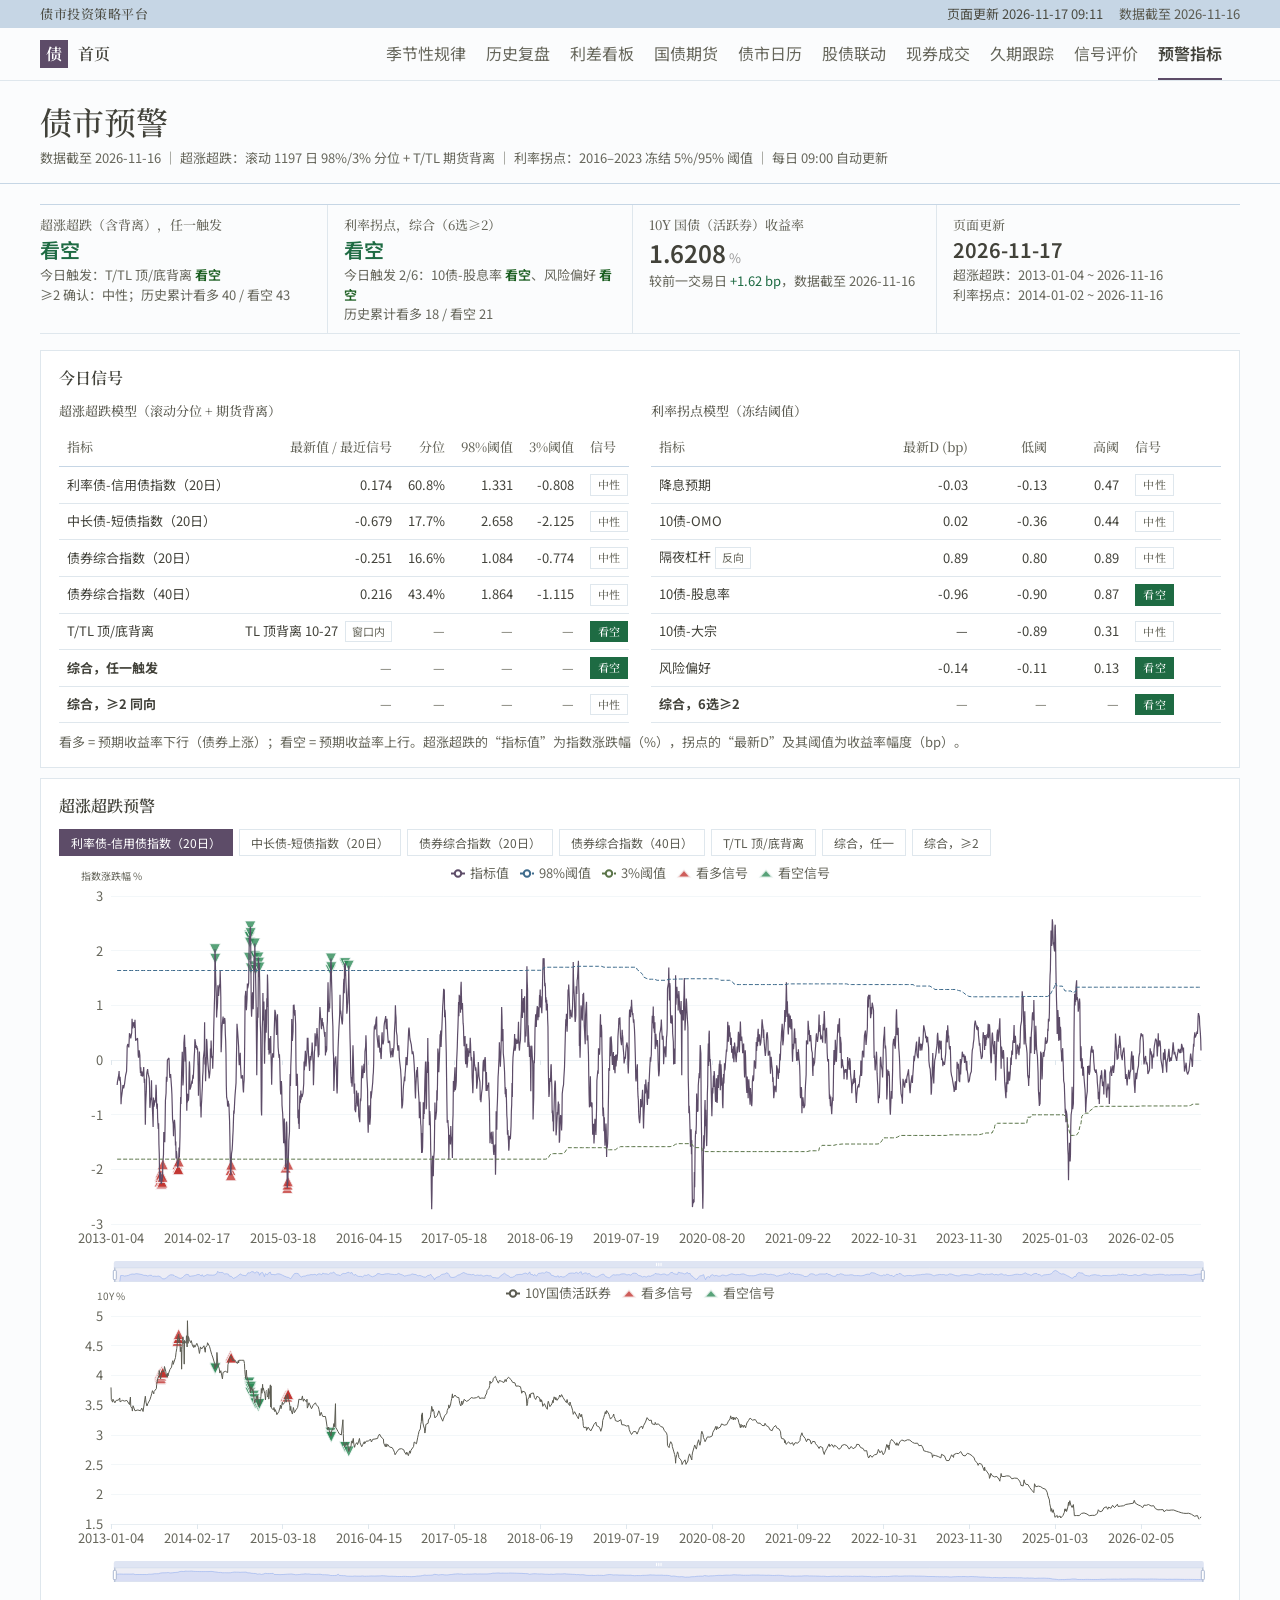
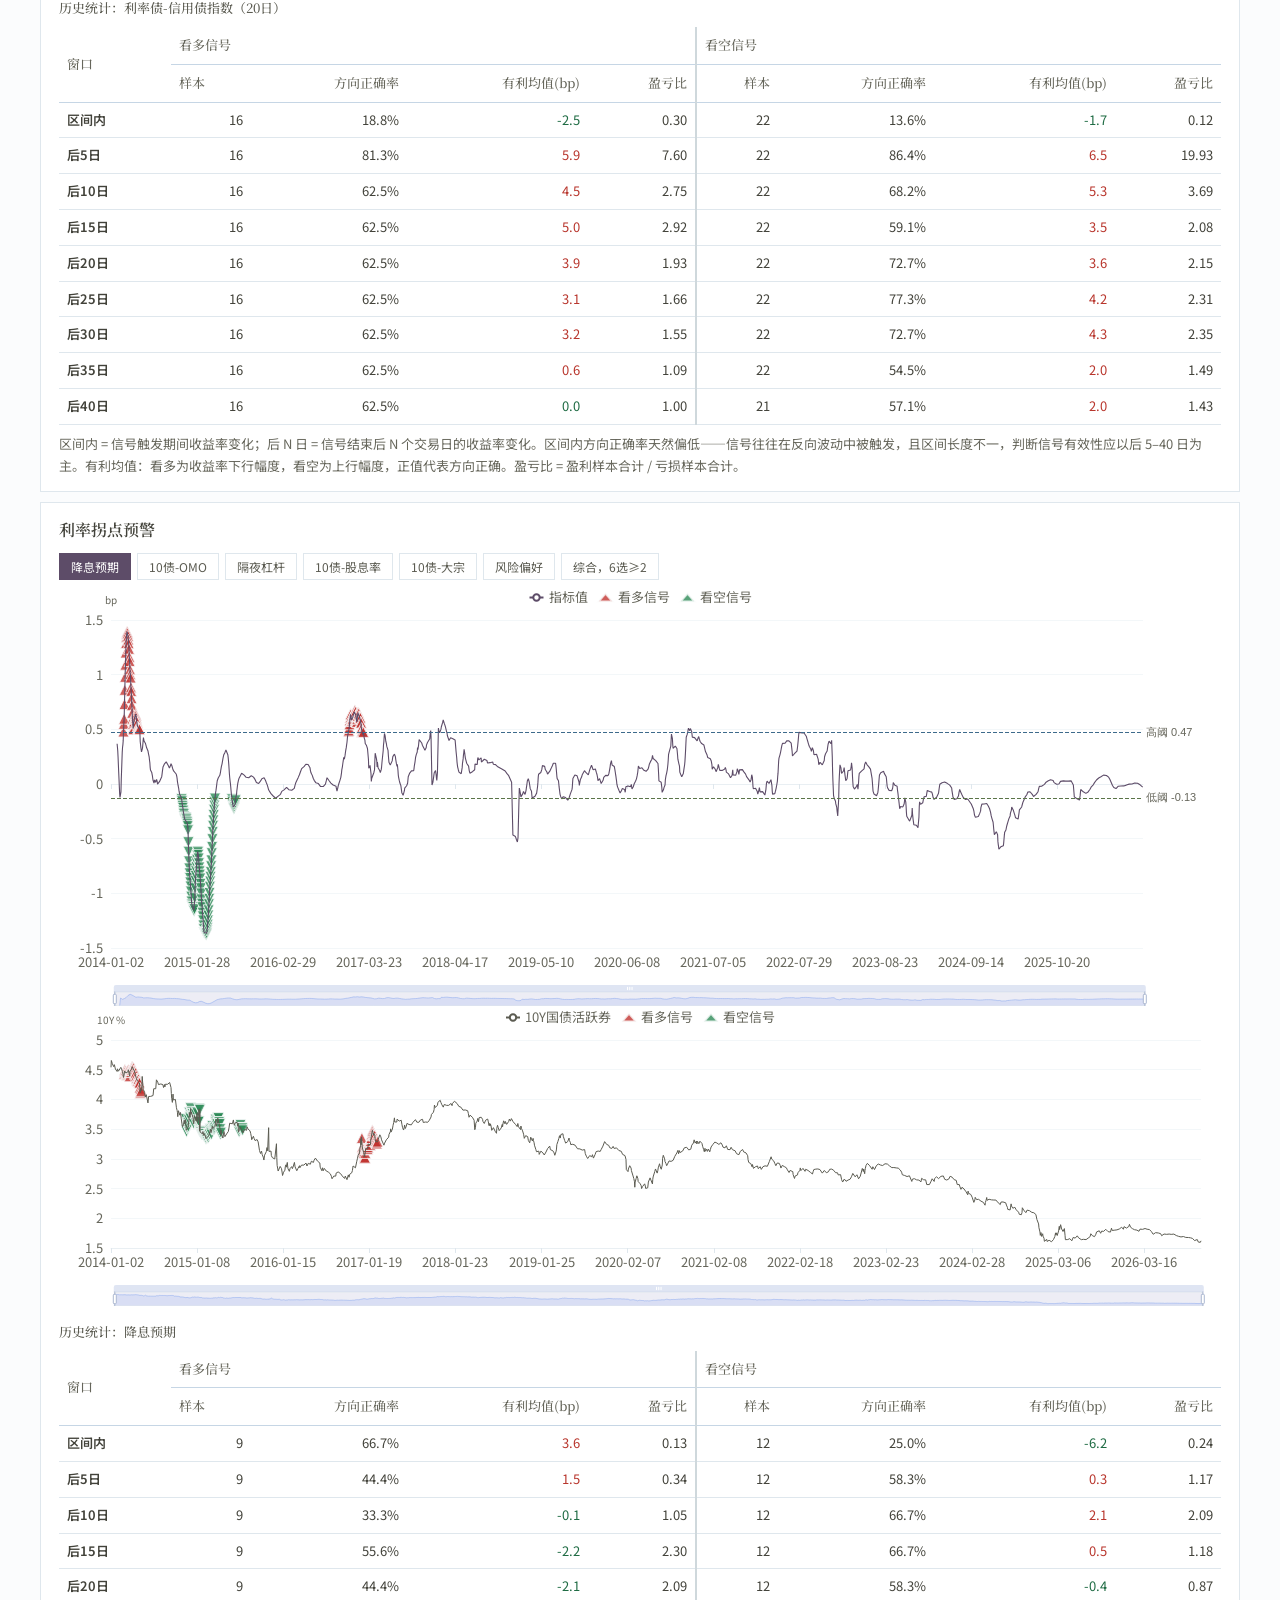
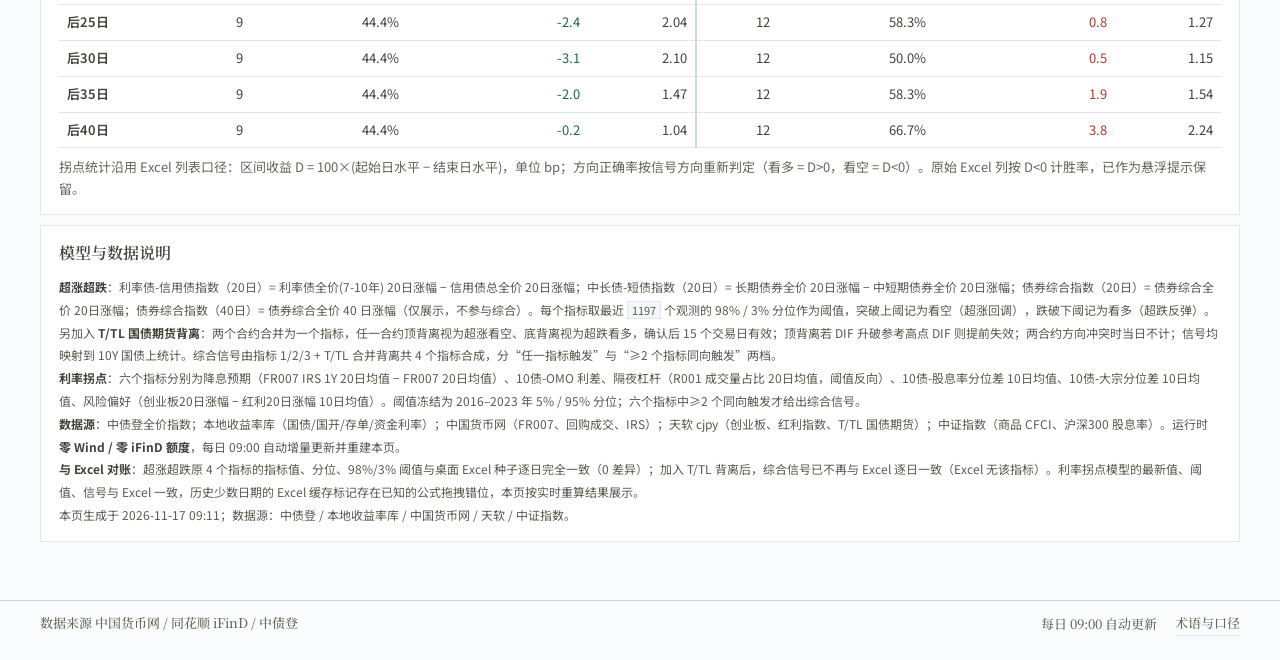
==== commit 6c285be6: "update bond-alert.html" ====
--- a/bond-alert.html
+++ b/bond-alert.html
@@ -75,7 +75,7 @@
 <body data-site="inner" data-page="bond-alert">
 <!--NAV_START-->
 <div class="site-utility"><div class="site-wrap"><span class="site-name">债市投资策略平台</span><span class="site-meta"><span class="site-stamp">页面更新 2026-11-17 09:11</span><span class="site-stamp site-stamp-data">数据截至 2026-11-16</span></span></div></div>
-<nav class="site-nav" aria-label="模块导航"><div class="site-wrap"><a class="site-seal" href="index.html" aria-label="返回首页"><span class="seal-mark" aria-hidden="true">债</span><span class="seal-txt">首页</span></a><div class="site-links"><a href="bond-seasonality.html">季节性规律</a><a href="yield-seasonality.html">历史复盘</a><a href="spread-board.html">利差看板</a><a href="treasury-futures.html">国债期货</a><a href="stock-bond-monitor.html">股债联动</a><a href="bond-flow-lead.html">现券成交</a><a href="duration-tracking.html">久期跟踪</a><a href="signal-eval.html">信号评价</a><a href="bond-alert.html" class="active" aria-current="page">预警指标</a></div><button class="site-menu-btn" type="button" aria-expanded="false" aria-controls="site-menu">栏目</button></div><div class="site-menu" id="site-menu" hidden><a href="bond-seasonality.html">季节性规律</a><a href="yield-seasonality.html">历史复盘</a><a href="spread-board.html">利差看板</a><a href="treasury-futures.html">国债期货</a><a href="stock-bond-monitor.html">股债联动</a><a href="bond-flow-lead.html">现券成交</a><a href="duration-tracking.html">久期跟踪</a><a href="signal-eval.html">信号评价</a><a href="bond-alert.html" class="active" aria-current="page">预警指标</a></div></nav>
+<nav class="site-nav" aria-label="模块导航"><div class="site-wrap"><a class="site-seal" href="index.html" aria-label="返回首页"><span class="seal-mark" aria-hidden="true">债</span><span class="seal-txt">首页</span></a><div class="site-links"><a href="bond-seasonality.html">季节性规律</a><a href="yield-seasonality.html">历史复盘</a><a href="spread-board.html">利差看板</a><a href="treasury-futures.html">国债期货</a><a href="bond-calendar.html">债市日历</a><a href="stock-bond-monitor.html">股债联动</a><a href="bond-flow-lead.html">现券成交</a><a href="duration-tracking.html">久期跟踪</a><a href="signal-eval.html">信号评价</a><a href="bond-alert.html" class="active" aria-current="page">预警指标</a></div><button class="site-menu-btn" type="button" aria-expanded="false" aria-controls="site-menu">栏目</button></div><div class="site-menu" id="site-menu" hidden><a href="bond-seasonality.html">季节性规律</a><a href="yield-seasonality.html">历史复盘</a><a href="spread-board.html">利差看板</a><a href="treasury-futures.html">国债期货</a><a href="bond-calendar.html">债市日历</a><a href="stock-bond-monitor.html">股债联动</a><a href="bond-flow-lead.html">现券成交</a><a href="duration-tracking.html">久期跟踪</a><a href="signal-eval.html">信号评价</a><a href="bond-alert.html" class="active" aria-current="page">预警指标</a></div></nav>
 <script>(function(){var a=document.querySelector(".site-links a.active");if(a){var p=a.parentNode;p.scrollLeft=Math.max(0,a.offsetLeft-p.clientWidth/2+a.offsetWidth/2);}var b=document.querySelector(".site-menu-btn"),m=document.querySelector(".site-menu");if(!b||!m)return;function set(open){m.hidden=!open;b.setAttribute("aria-expanded",open?"true":"false");}b.addEventListener("click",function(e){e.stopPropagation();set(m.hidden);});document.addEventListener("click",function(e){if(!m.hidden&&e.target!==b&&!m.contains(e.target))set(false);});document.addEventListener("keydown",function(e){if(e.key==="Escape")set(false);});m.addEventListener("click",function(e){if(e.target.tagName==="A")set(false);});})();</script>
 <!--NAV_END-->
 <div class="header">
--- a/fonts.css
+++ b/fonts.css
@@ -561,7 +561,7 @@
   font-weight: 300 700;
   font-display: swap;
   src: url(fonts/noto-sans-sc/069.woff2) format('woff2');
-  unicode-range: U+20-22;
+  unicode-range: U+20-22, U+26A0;
 }
 @font-face {
   font-family: 'Noto Sans SC Web';
@@ -1369,7 +1369,7 @@
   font-weight: 300 700;
   font-display: swap;
   src: url(fonts/noto-serif-sc/069.woff2) format('woff2');
-  unicode-range: U+20-22;
+  unicode-range: U+20-22, U+26A0;
 }
 @font-face {
   font-family: 'Noto Serif SC Web';
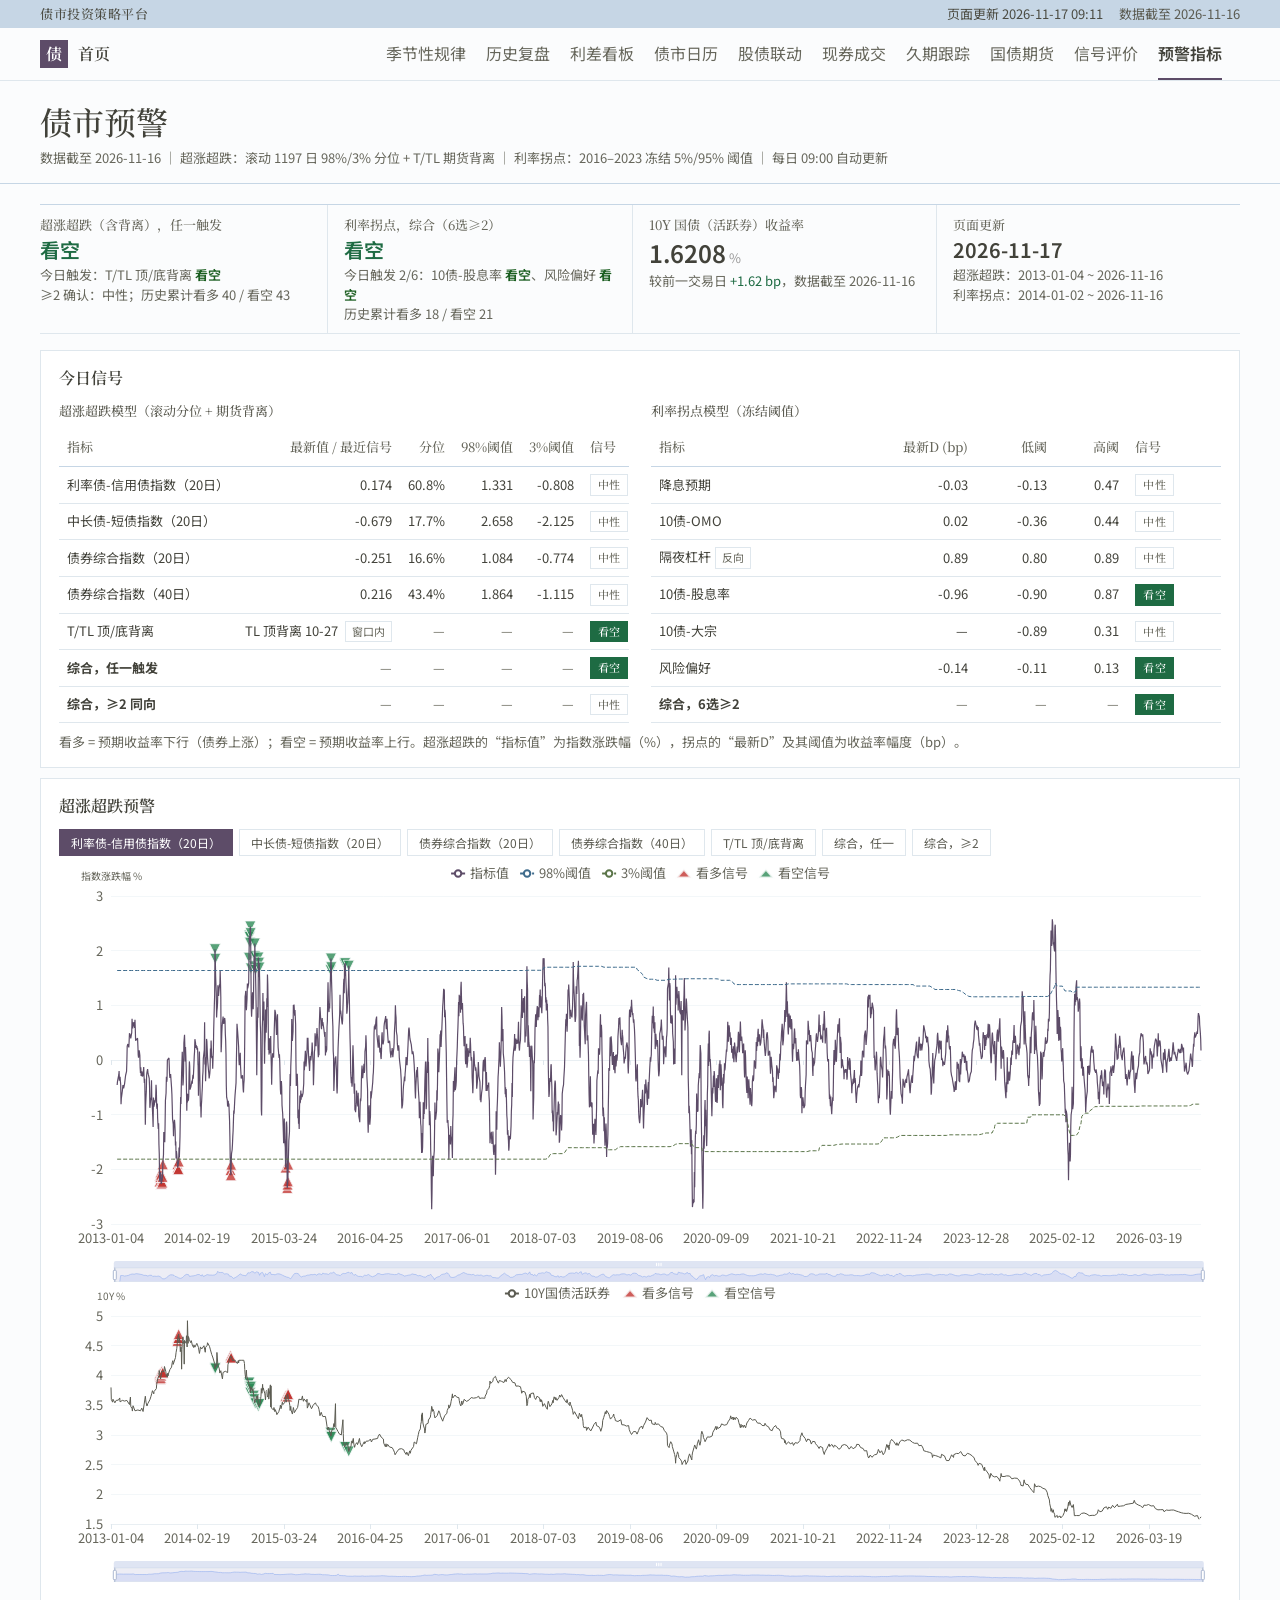
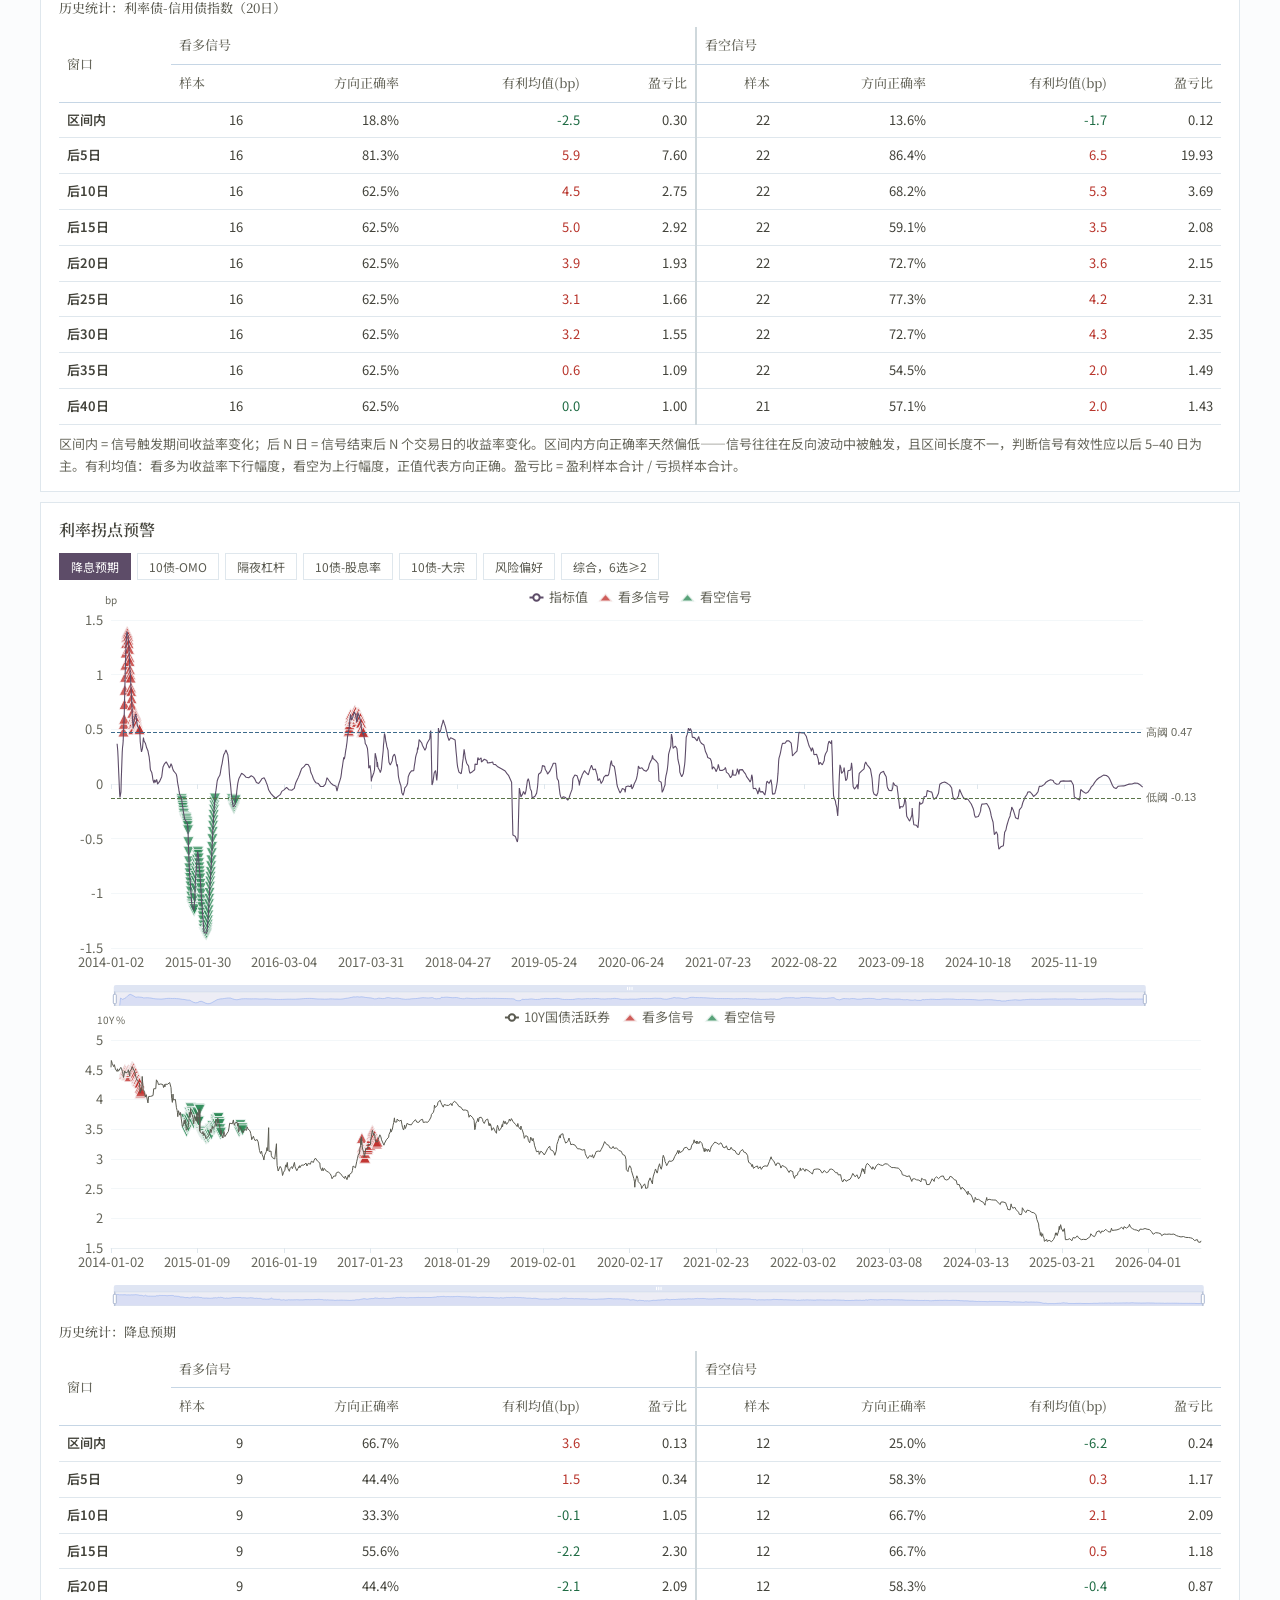
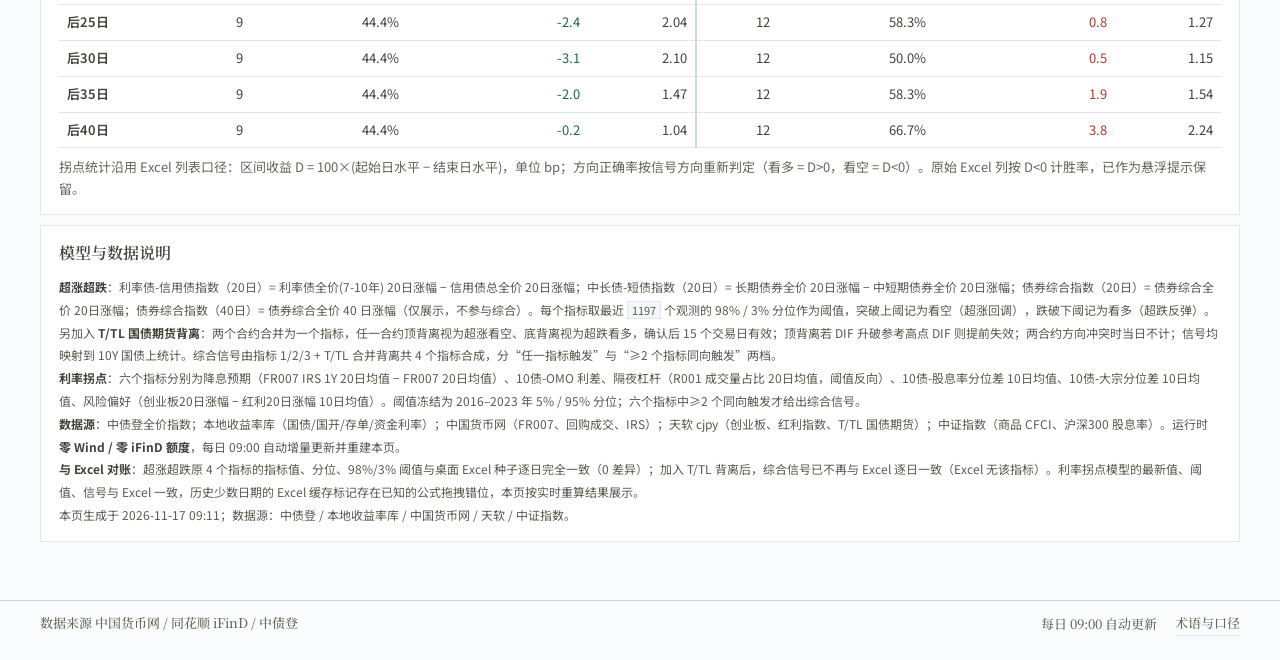
==== commit dfda55c0: "update bond-alert.html" ====
--- a/bond-alert.html
+++ b/bond-alert.html
@@ -75,7 +75,7 @@
 <body data-site="inner" data-page="bond-alert">
 <!--NAV_START-->
 <div class="site-utility"><div class="site-wrap"><span class="site-name">债市投资策略平台</span><span class="site-meta"><span class="site-stamp">页面更新 2026-11-17 09:11</span><span class="site-stamp site-stamp-data">数据截至 2026-11-16</span></span></div></div>
-<nav class="site-nav" aria-label="模块导航"><div class="site-wrap"><a class="site-seal" href="index.html" aria-label="返回首页"><span class="seal-mark" aria-hidden="true">债</span><span class="seal-txt">首页</span></a><div class="site-links"><a href="bond-seasonality.html">季节性规律</a><a href="yield-seasonality.html">历史复盘</a><a href="spread-board.html">利差看板</a><a href="treasury-futures.html">国债期货</a><a href="bond-calendar.html">债市日历</a><a href="stock-bond-monitor.html">股债联动</a><a href="bond-flow-lead.html">现券成交</a><a href="duration-tracking.html">久期跟踪</a><a href="signal-eval.html">信号评价</a><a href="bond-alert.html" class="active" aria-current="page">预警指标</a></div><button class="site-menu-btn" type="button" aria-expanded="false" aria-controls="site-menu">栏目</button></div><div class="site-menu" id="site-menu" hidden><a href="bond-seasonality.html">季节性规律</a><a href="yield-seasonality.html">历史复盘</a><a href="spread-board.html">利差看板</a><a href="treasury-futures.html">国债期货</a><a href="bond-calendar.html">债市日历</a><a href="stock-bond-monitor.html">股债联动</a><a href="bond-flow-lead.html">现券成交</a><a href="duration-tracking.html">久期跟踪</a><a href="signal-eval.html">信号评价</a><a href="bond-alert.html" class="active" aria-current="page">预警指标</a></div></nav>
+<nav class="site-nav" aria-label="模块导航"><div class="site-wrap"><a class="site-seal" href="index.html" aria-label="返回首页"><span class="seal-mark" aria-hidden="true">债</span><span class="seal-txt">首页</span></a><div class="site-links"><a href="bond-seasonality.html">季节性规律</a><a href="yield-seasonality.html">历史复盘</a><a href="spread-board.html">利差看板</a><a href="bond-calendar.html">债市日历</a><a href="stock-bond-monitor.html">股债联动</a><a href="bond-flow-lead.html">现券成交</a><a href="duration-tracking.html">久期跟踪</a><a href="treasury-futures.html">国债期货</a><a href="signal-eval.html">信号评价</a><a href="bond-alert.html" class="active" aria-current="page">预警指标</a></div><button class="site-menu-btn" type="button" aria-expanded="false" aria-controls="site-menu">栏目</button></div><div class="site-menu" id="site-menu" hidden><a href="bond-seasonality.html">季节性规律</a><a href="yield-seasonality.html">历史复盘</a><a href="spread-board.html">利差看板</a><a href="bond-calendar.html">债市日历</a><a href="stock-bond-monitor.html">股债联动</a><a href="bond-flow-lead.html">现券成交</a><a href="duration-tracking.html">久期跟踪</a><a href="treasury-futures.html">国债期货</a><a href="signal-eval.html">信号评价</a><a href="bond-alert.html" class="active" aria-current="page">预警指标</a></div></nav>
 <script>(function(){var a=document.querySelector(".site-links a.active");if(a){var p=a.parentNode;p.scrollLeft=Math.max(0,a.offsetLeft-p.clientWidth/2+a.offsetWidth/2);}var b=document.querySelector(".site-menu-btn"),m=document.querySelector(".site-menu");if(!b||!m)return;function set(open){m.hidden=!open;b.setAttribute("aria-expanded",open?"true":"false");}b.addEventListener("click",function(e){e.stopPropagation();set(m.hidden);});document.addEventListener("click",function(e){if(!m.hidden&&e.target!==b&&!m.contains(e.target))set(false);});document.addEventListener("keydown",function(e){if(e.key==="Escape")set(false);});m.addEventListener("click",function(e){if(e.target.tagName==="A")set(false);});})();</script>
 <!--NAV_END-->
 <div class="header">
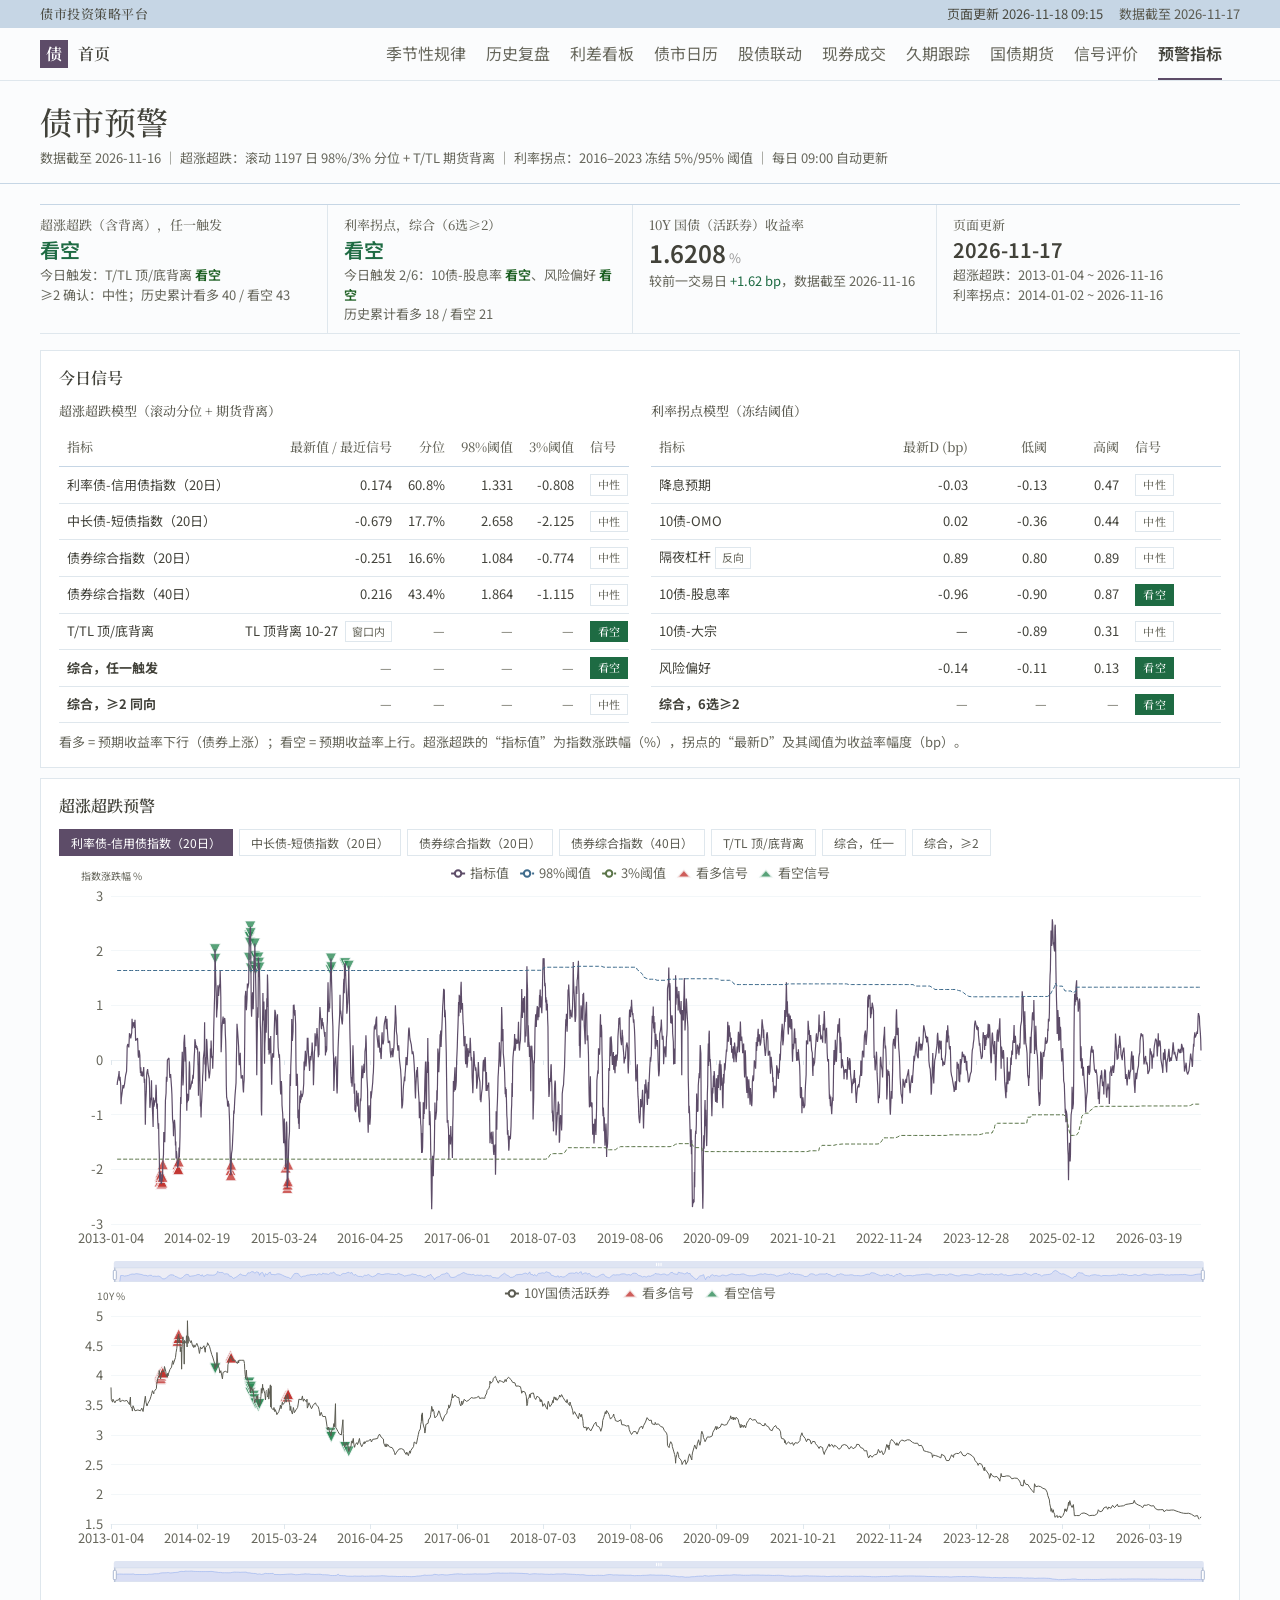
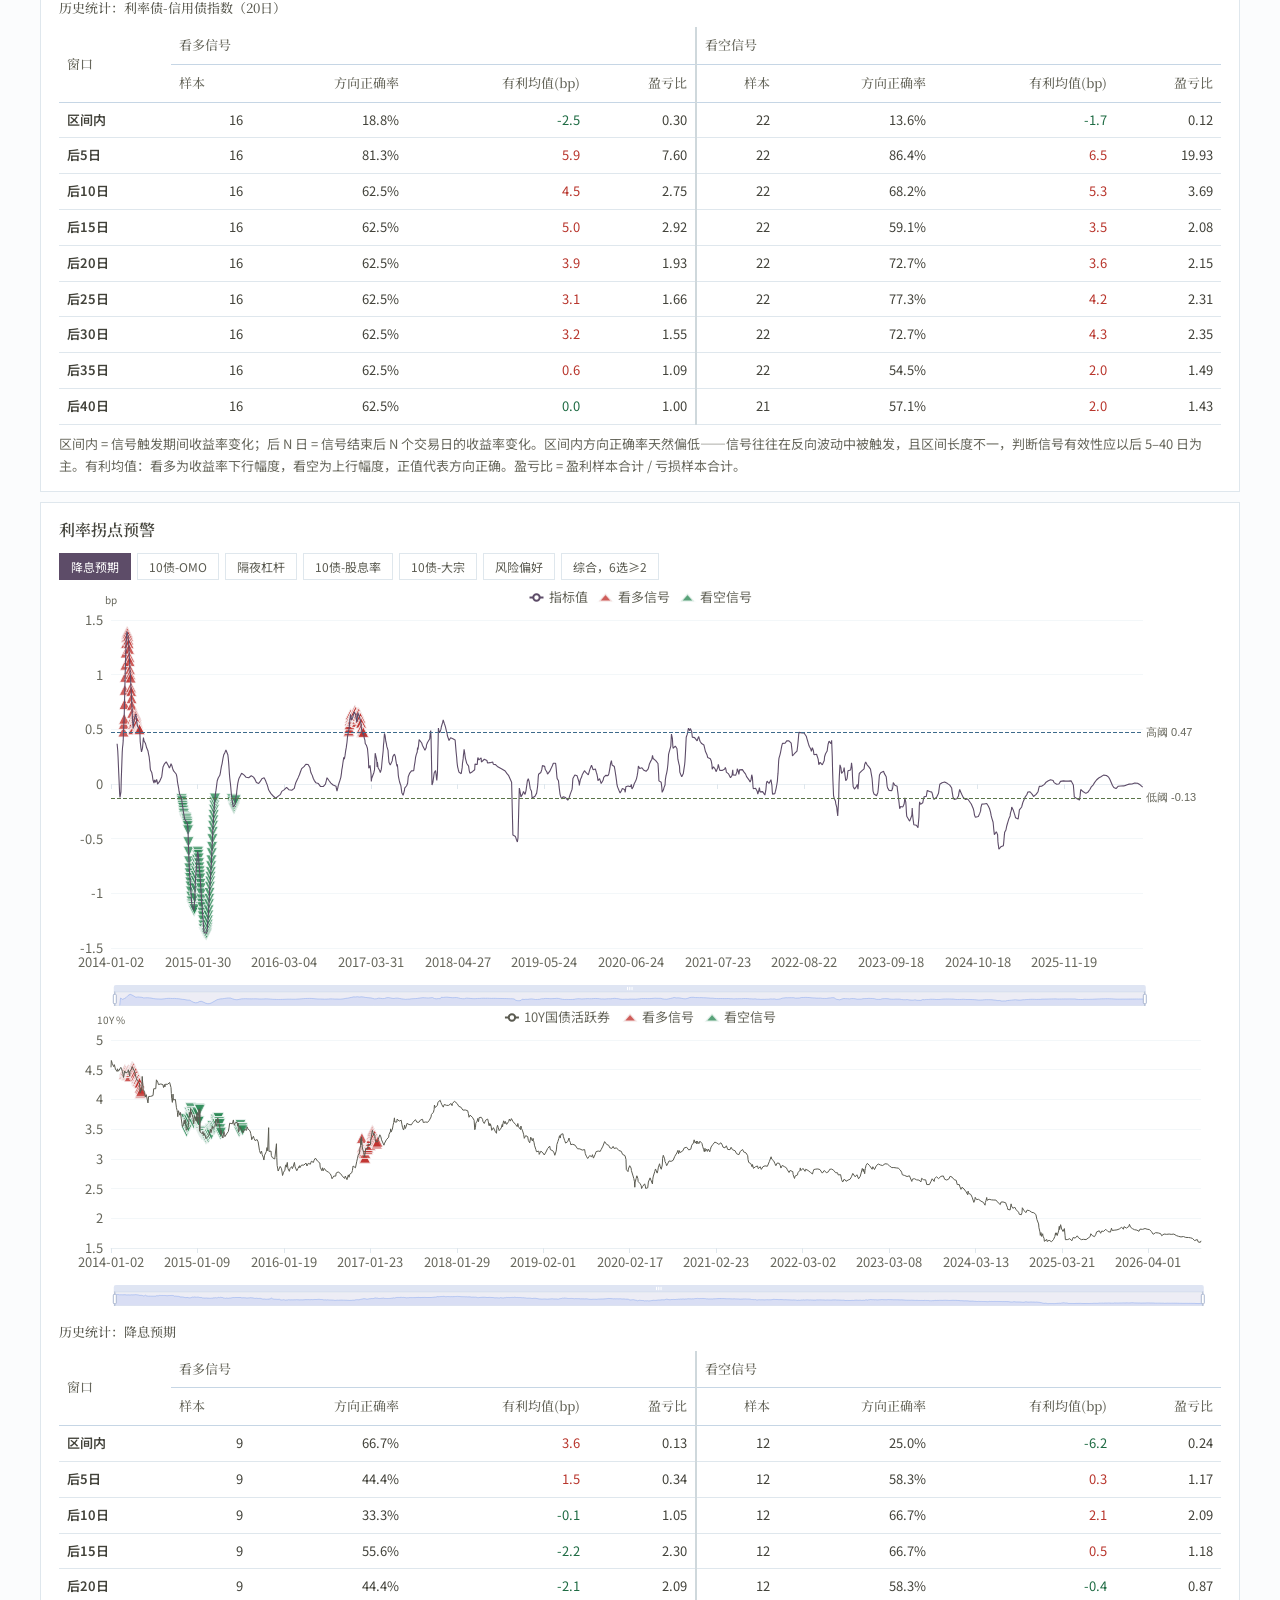
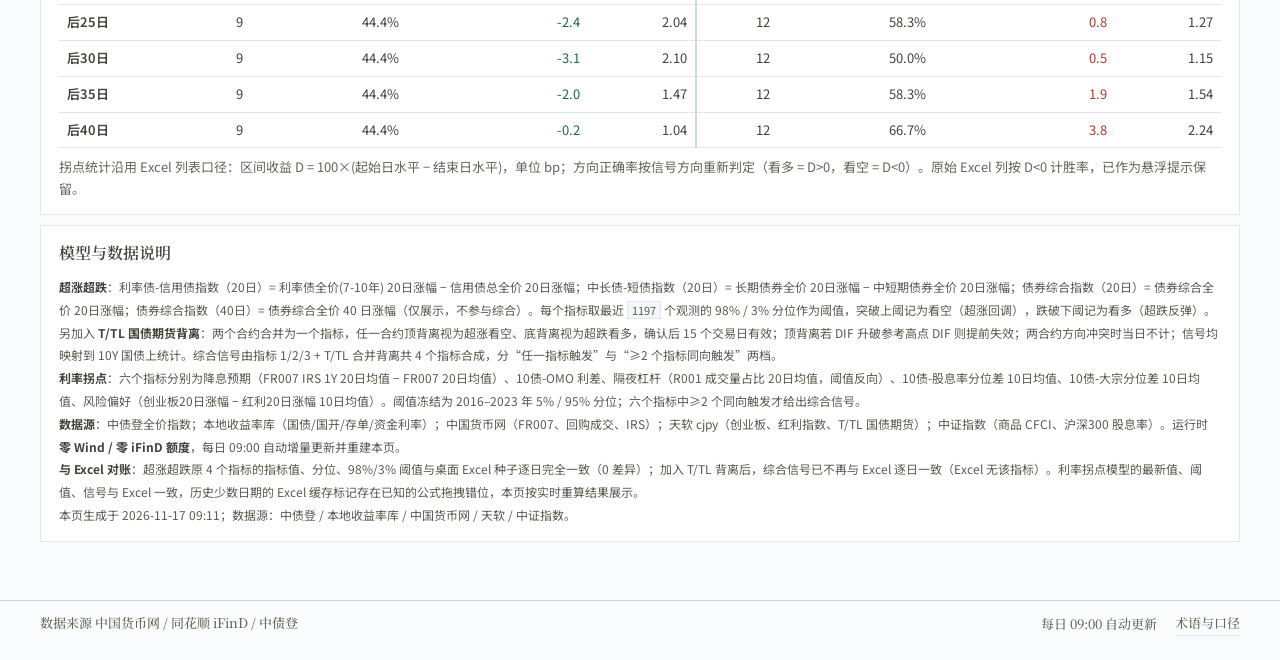
==== commit 334e68b2: "update bond-alert.html" ====
--- a/bond-alert.html
+++ b/bond-alert.html
@@ -74,7 +74,7 @@
 </head>
 <body data-site="inner" data-page="bond-alert">
 <!--NAV_START-->
-<div class="site-utility"><div class="site-wrap"><span class="site-name">债市投资策略平台</span><span class="site-meta"><span class="site-stamp">页面更新 2026-11-17 09:11</span><span class="site-stamp site-stamp-data">数据截至 2026-11-16</span></span></div></div>
+<div class="site-utility"><div class="site-wrap"><span class="site-name">债市投资策略平台</span><span class="site-meta"><span class="site-stamp">页面更新 2026-11-18 09:15</span><span class="site-stamp site-stamp-data">数据截至 2026-11-17</span></span></div></div>
 <nav class="site-nav" aria-label="模块导航"><div class="site-wrap"><a class="site-seal" href="index.html" aria-label="返回首页"><span class="seal-mark" aria-hidden="true">债</span><span class="seal-txt">首页</span></a><div class="site-links"><a href="bond-seasonality.html">季节性规律</a><a href="yield-seasonality.html">历史复盘</a><a href="spread-board.html">利差看板</a><a href="bond-calendar.html">债市日历</a><a href="stock-bond-monitor.html">股债联动</a><a href="bond-flow-lead.html">现券成交</a><a href="duration-tracking.html">久期跟踪</a><a href="treasury-futures.html">国债期货</a><a href="signal-eval.html">信号评价</a><a href="bond-alert.html" class="active" aria-current="page">预警指标</a></div><button class="site-menu-btn" type="button" aria-expanded="false" aria-controls="site-menu">栏目</button></div><div class="site-menu" id="site-menu" hidden><a href="bond-seasonality.html">季节性规律</a><a href="yield-seasonality.html">历史复盘</a><a href="spread-board.html">利差看板</a><a href="bond-calendar.html">债市日历</a><a href="stock-bond-monitor.html">股债联动</a><a href="bond-flow-lead.html">现券成交</a><a href="duration-tracking.html">久期跟踪</a><a href="treasury-futures.html">国债期货</a><a href="signal-eval.html">信号评价</a><a href="bond-alert.html" class="active" aria-current="page">预警指标</a></div></nav>
 <script>(function(){var a=document.querySelector(".site-links a.active");if(a){var p=a.parentNode;p.scrollLeft=Math.max(0,a.offsetLeft-p.clientWidth/2+a.offsetWidth/2);}var b=document.querySelector(".site-menu-btn"),m=document.querySelector(".site-menu");if(!b||!m)return;function set(open){m.hidden=!open;b.setAttribute("aria-expanded",open?"true":"false");}b.addEventListener("click",function(e){e.stopPropagation();set(m.hidden);});document.addEventListener("click",function(e){if(!m.hidden&&e.target!==b&&!m.contains(e.target))set(false);});document.addEventListener("keydown",function(e){if(e.key==="Escape")set(false);});m.addEventListener("click",function(e){if(e.target.tagName==="A")set(false);});})();</script>
 <!--NAV_END-->
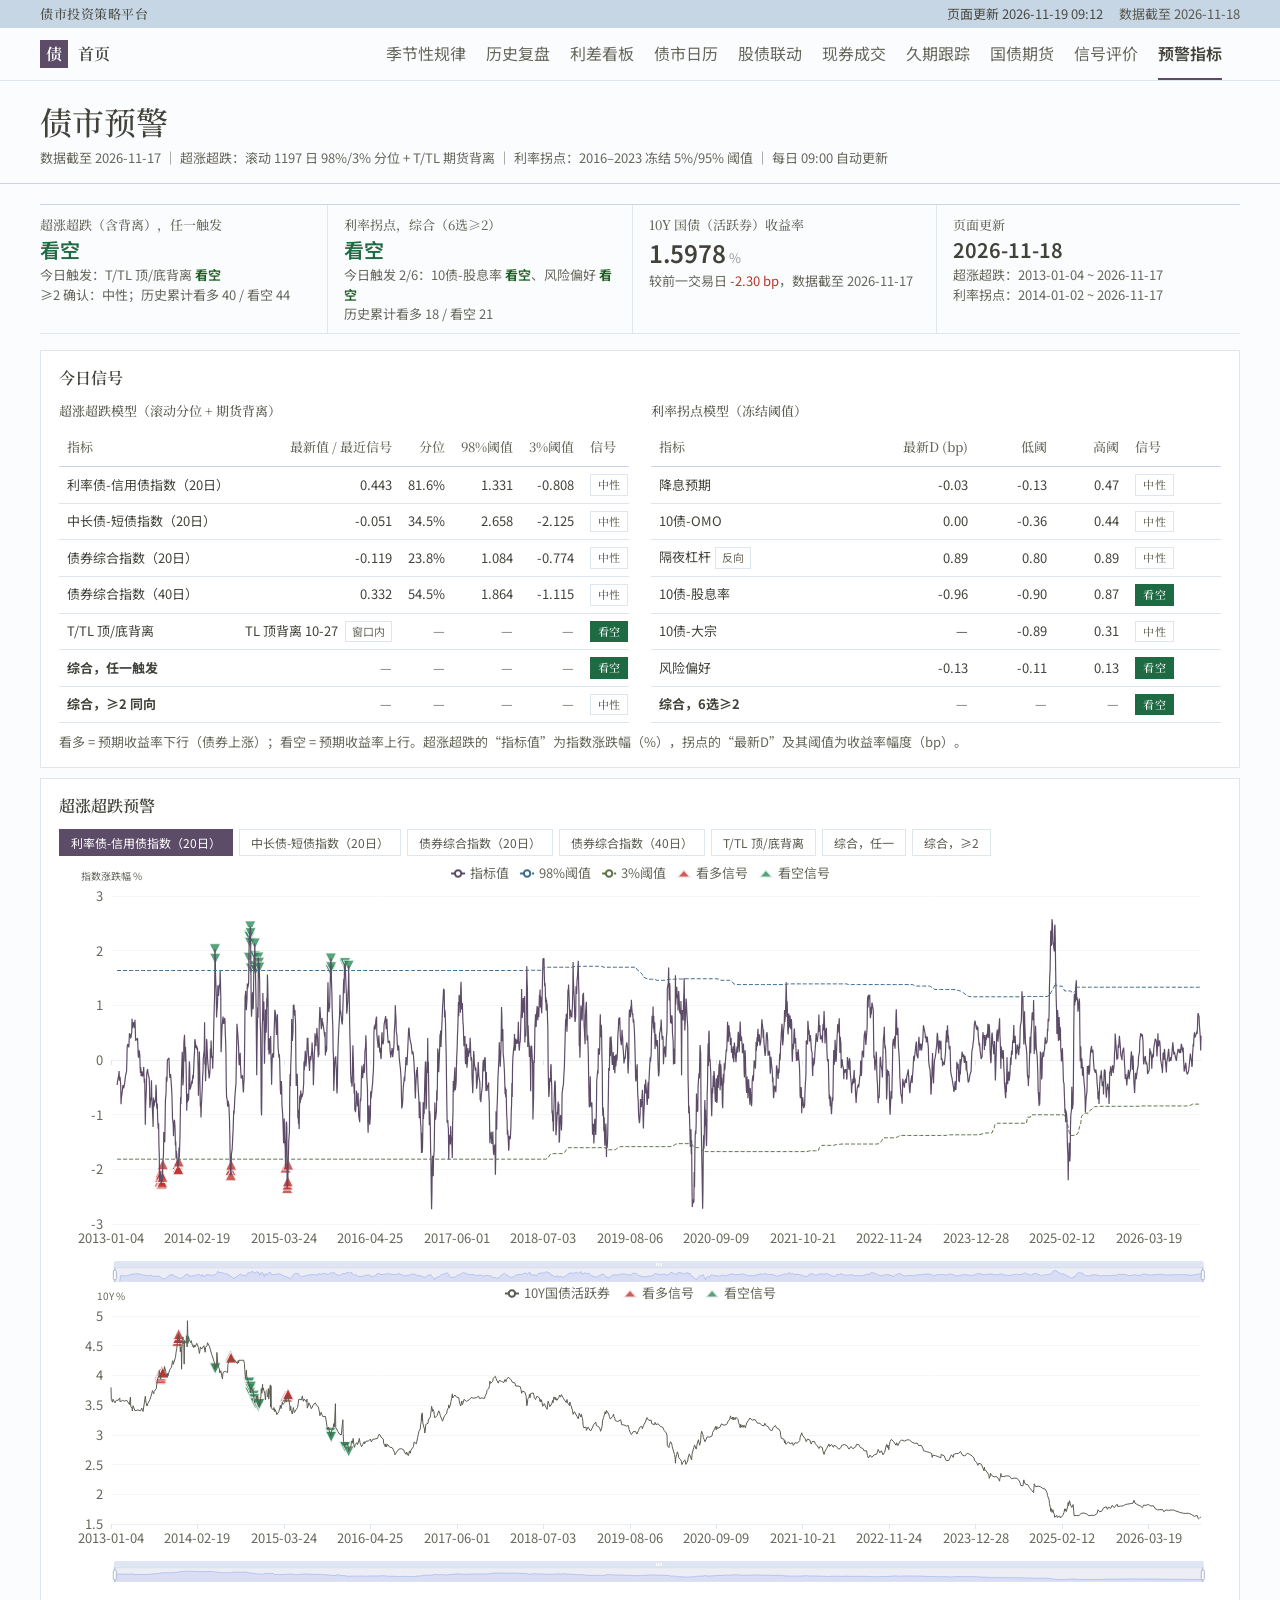
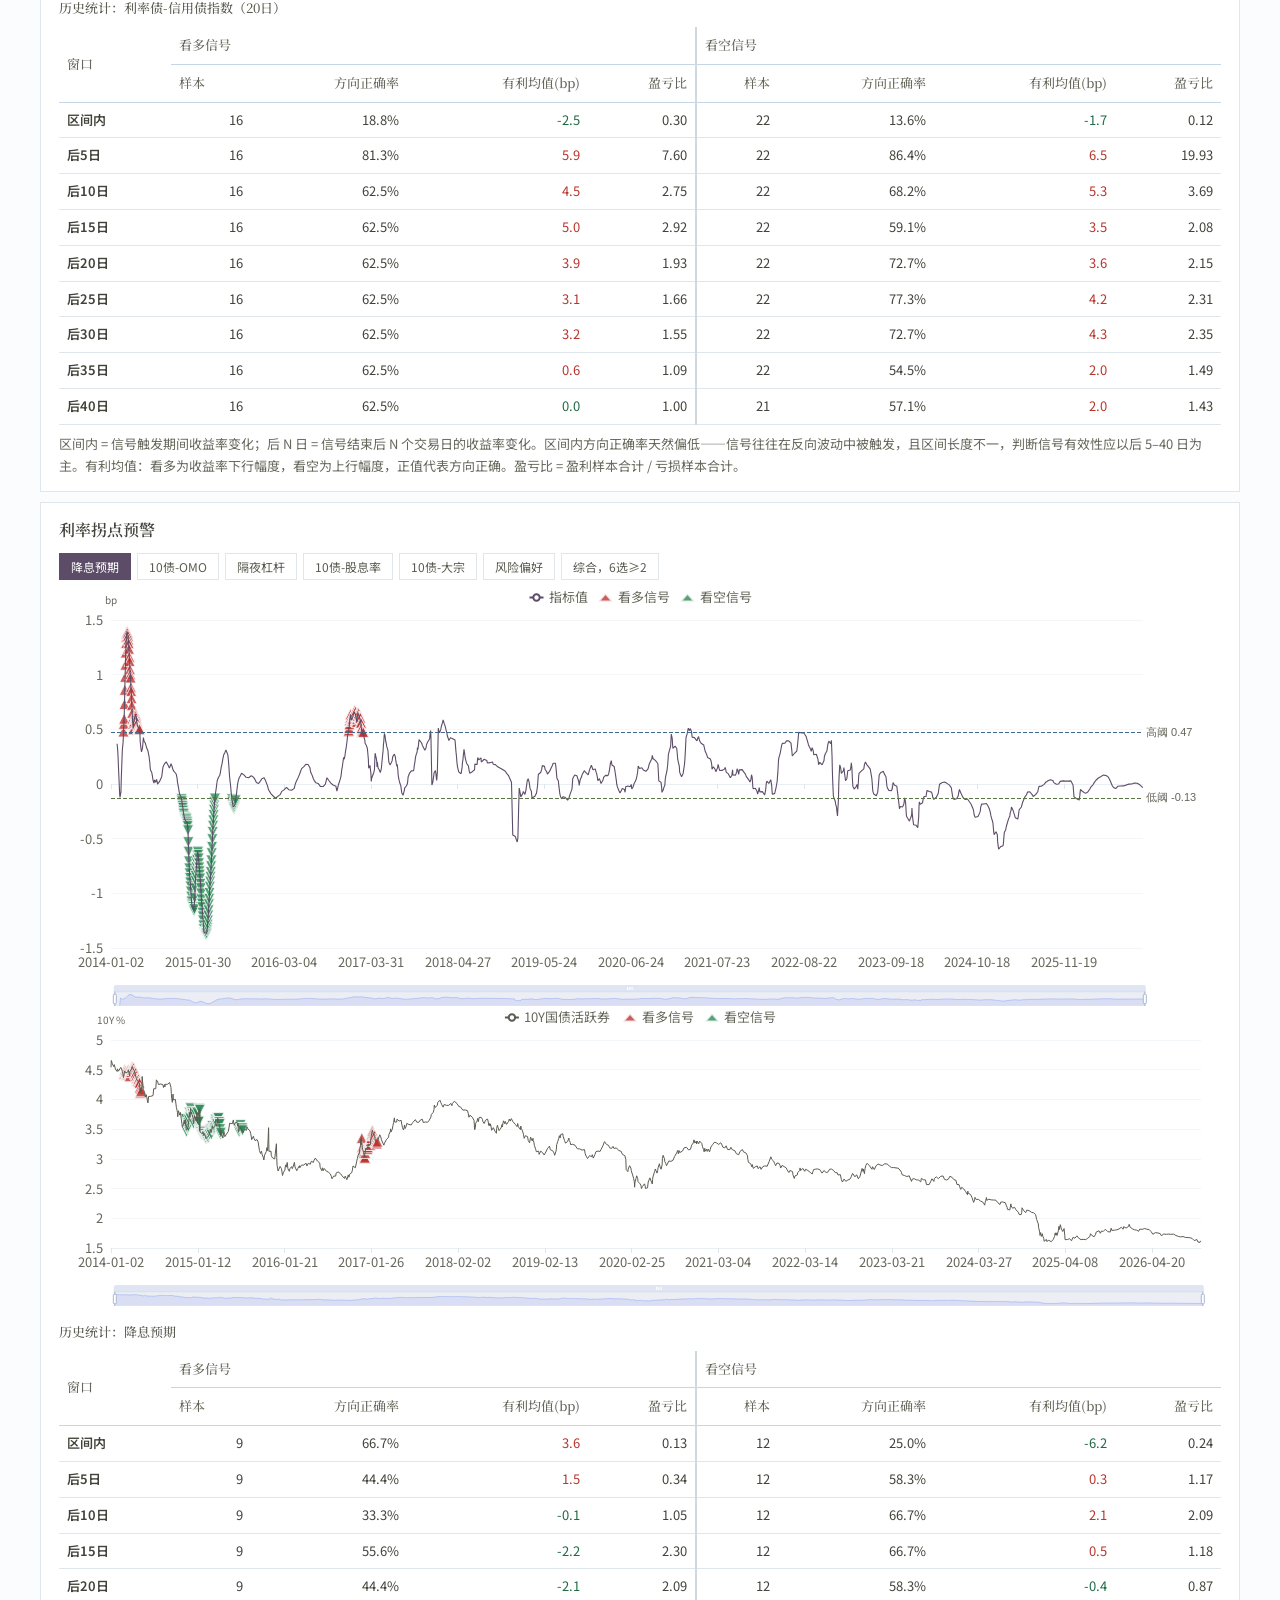
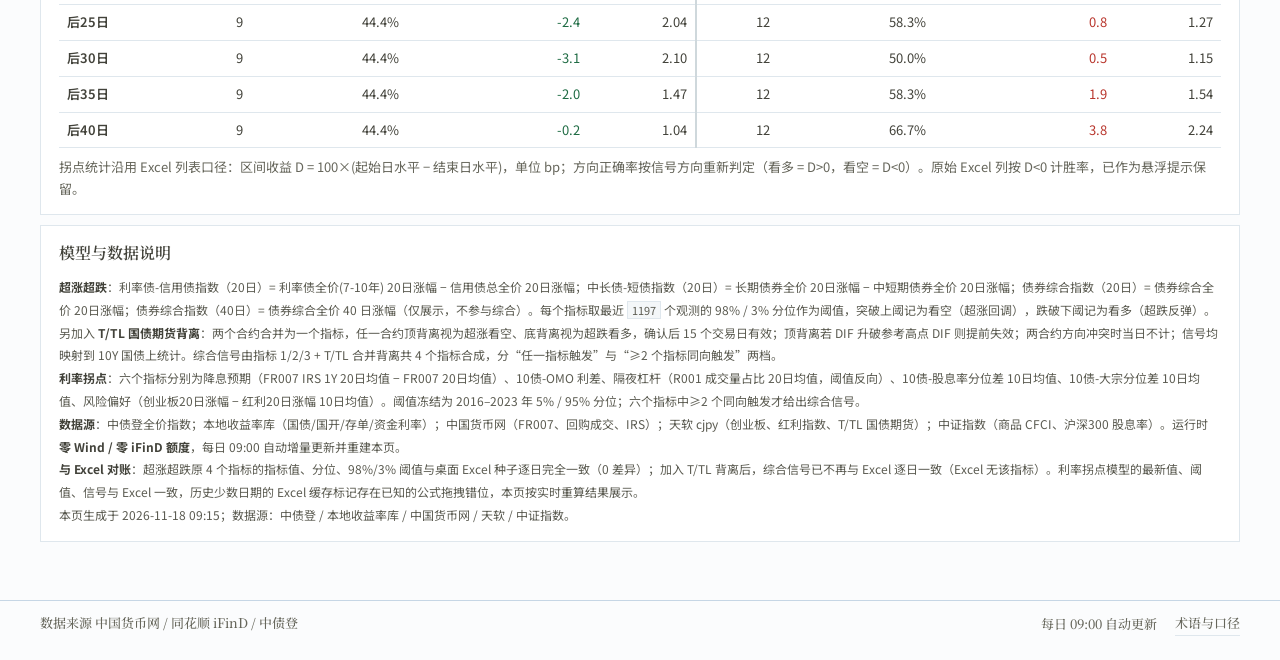
==== commit 8a5306bb: "update bond-alert.html" ====
--- a/bond-alert.html
+++ b/bond-alert.html
@@ -74,7 +74,7 @@
 </head>
 <body data-site="inner" data-page="bond-alert">
 <!--NAV_START-->
-<div class="site-utility"><div class="site-wrap"><span class="site-name">债市投资策略平台</span><span class="site-meta"><span class="site-stamp">页面更新 2026-11-18 09:15</span><span class="site-stamp site-stamp-data">数据截至 2026-11-17</span></span></div></div>
+<div class="site-utility"><div class="site-wrap"><span class="site-name">债市投资策略平台</span><span class="site-meta"><span class="site-stamp">页面更新 2026-11-19 09:12</span><span class="site-stamp site-stamp-data">数据截至 2026-11-18</span></span></div></div>
 <nav class="site-nav" aria-label="模块导航"><div class="site-wrap"><a class="site-seal" href="index.html" aria-label="返回首页"><span class="seal-mark" aria-hidden="true">债</span><span class="seal-txt">首页</span></a><div class="site-links"><a href="bond-seasonality.html">季节性规律</a><a href="yield-seasonality.html">历史复盘</a><a href="spread-board.html">利差看板</a><a href="bond-calendar.html">债市日历</a><a href="stock-bond-monitor.html">股债联动</a><a href="bond-flow-lead.html">现券成交</a><a href="duration-tracking.html">久期跟踪</a><a href="treasury-futures.html">国债期货</a><a href="signal-eval.html">信号评价</a><a href="bond-alert.html" class="active" aria-current="page">预警指标</a></div><button class="site-menu-btn" type="button" aria-expanded="false" aria-controls="site-menu">栏目</button></div><div class="site-menu" id="site-menu" hidden><a href="bond-seasonality.html">季节性规律</a><a href="yield-seasonality.html">历史复盘</a><a href="spread-board.html">利差看板</a><a href="bond-calendar.html">债市日历</a><a href="stock-bond-monitor.html">股债联动</a><a href="bond-flow-lead.html">现券成交</a><a href="duration-tracking.html">久期跟踪</a><a href="treasury-futures.html">国债期货</a><a href="signal-eval.html">信号评价</a><a href="bond-alert.html" class="active" aria-current="page">预警指标</a></div></nav>
 <script>(function(){var a=document.querySelector(".site-links a.active");if(a){var p=a.parentNode;p.scrollLeft=Math.max(0,a.offsetLeft-p.clientWidth/2+a.offsetWidth/2);}var b=document.querySelector(".site-menu-btn"),m=document.querySelector(".site-menu");if(!b||!m)return;function set(open){m.hidden=!open;b.setAttribute("aria-expanded",open?"true":"false");}b.addEventListener("click",function(e){e.stopPropagation();set(m.hidden);});document.addEventListener("click",function(e){if(!m.hidden&&e.target!==b&&!m.contains(e.target))set(false);});document.addEventListener("keydown",function(e){if(e.key==="Escape")set(false);});m.addEventListener("click",function(e){if(e.target.tagName==="A")set(false);});})();</script>
 <!--NAV_END-->
--- a/fonts.css
+++ b/fonts.css
@@ -17,7 +17,7 @@
   font-weight: 300 700;
   font-display: swap;
   src: url(fonts/noto-sans-sc/001.woff2) format('woff2');
-  unicode-range: U+20-22;
+  unicode-range: U+20-22, U+FF1D;
 }
 @font-face {
   font-family: 'Noto Sans SC Web';
@@ -297,7 +297,7 @@
   font-weight: 300 700;
   font-display: swap;
   src: url(fonts/noto-sans-sc/036.woff2) format('woff2');
-  unicode-range: U+20-22;
+  unicode-range: U+20-22, U+7425;
 }
 @font-face {
   font-family: 'Noto Sans SC Web';
@@ -649,7 +649,7 @@
   font-weight: 300 700;
   font-display: swap;
   src: url(fonts/noto-sans-sc/080.woff2) format('woff2');
-  unicode-range: U+20-22, U+60, U+515C, U+62FD, U+655E, U+6590, U+6EAF, U+70DB, U+77EE;
+  unicode-range: U+20-22, U+60, U+515C, U+62FD, U+655E, U+6590, U+6EAF, U+70DB, U+73C0, U+77EE;
 }
 @font-face {
   font-family: 'Noto Sans SC Web';
@@ -665,7 +665,7 @@
   font-weight: 300 700;
   font-display: swap;
   src: url(fonts/noto-sans-sc/082.woff2) format('woff2');
-  unicode-range: U+20-22, U+5E, U+25BC, U+25CF, U+4E56, U+566A, U+60E9, U+614C, U+6233, U+62E6, U+6808, U+7AD6;
+  unicode-range: U+20-22, U+5E, U+25BC, U+25CF, U+4E56, U+566A, U+60E9, U+614C, U+6233, U+62E6, U+632A, U+6808, U+7AD6, U+FF0F;
 }
 @font-face {
   font-family: 'Noto Sans SC Web';
@@ -673,7 +673,7 @@
   font-weight: 300 700;
   font-display: swap;
   src: url(fonts/noto-sans-sc/083.woff2) format('woff2');
-  unicode-range: U+20-22, U+2191, U+2460-2461, U+4EF2, U+51D1, U+6070, U+60D5, U+62BC, U+63A9, U+6572, U+6D3D, U+6EA2, U+77E9, U+7A84, U+7AED, U+7B3C, U+8721, U+8EB2, U+903B, U+903E;
+  unicode-range: U+20-22, U+B0, U+2191, U+2460-2461, U+4EF2, U+51D1, U+6070, U+60D5, U+62BC, U+63A9, U+6572, U+65EC, U+6D3D, U+6EA2, U+77E9, U+7A84, U+7AED, U+7B3C, U+7F34, U+8721, U+8EB2, U+903B, U+903E;
 }
 @font-face {
   font-family: 'Noto Sans SC Web';
@@ -689,7 +689,7 @@
   font-weight: 300 700;
   font-display: swap;
   src: url(fonts/noto-sans-sc/085.woff2) format('woff2');
-  unicode-range: U+20-22, U+24, U+4EF0, U+507F, U+5151, U+51BB, U+51FD, U+5272, U+52FE, U+53C9, U+53E0, U+56CA, U+5F7C, U+61D2, U+629B, U+659C, U+6734, U+6851, U+6E21, U+6EE4, U+6F58, U+7686, U+76FE, U+7BAD, U+7EEA, U+8679, U+8870, U+8E29, U+8F74, U+8FDF, U+9489, U+94AE, U+9AA4;
+  unicode-range: U+20-22, U+24, U+4EF0, U+507F, U+5151, U+51BB, U+51FD, U+5272, U+52FE, U+53C9, U+53E0, U+56CA, U+5F7C, U+61D2, U+629B, U+659C, U+6670, U+6734, U+6851, U+6E21, U+6EE4, U+6F58, U+7686, U+76FE, U+7BAD, U+7EEA, U+8679, U+8870, U+8E29, U+8F74, U+8FDF, U+9489, U+94AE, U+9971, U+9AA4;
 }
 @font-face {
   font-family: 'Noto Sans SC Web';
@@ -705,7 +705,7 @@
   font-weight: 300 700;
   font-display: swap;
   src: url(fonts/noto-sans-sc/087.woff2) format('woff2');
-  unicode-range: U+20-22, U+300C-300D, U+4E58, U+4F38, U+503E, U+5141, U+5766, U+5FA1, U+60AC, U+62D6, U+632F, U+65C1, U+6846, U+6B8B, U+6CBF, U+6D45, U+6DA8, U+6EDA, U+6F0F, U+731B, U+7626, U+7C97, U+7ED5, U+820D, U+88C2, U+8986, U+8D56, U+8D8B, U+8E2A, U+8F68, U+8FA8, U+963B, U+9677, U+9A71, U+9A91, U+FF0D;
+  unicode-range: U+20-22, U+300C-300D, U+4E58, U+4F38, U+503E, U+5141, U+5766, U+5FA1, U+60AC, U+62D6, U+632F, U+649E, U+65C1, U+65E6, U+6846, U+6B8B, U+6CBF, U+6D45, U+6DA8, U+6EDA, U+6F0F, U+731B, U+7626, U+7C97, U+7ED5, U+820D, U+88C2, U+8986, U+8D56, U+8D8B, U+8E2A, U+8F68, U+8FA8, U+963B, U+9677, U+9A71, U+9A91, U+FF0D;
 }
 @font-face {
   font-family: 'Noto Sans SC Web';
@@ -721,7 +721,7 @@
   font-weight: 300 700;
   font-display: swap;
   src: url(fonts/noto-sans-sc/089.woff2) format('woff2');
-  unicode-range: U+20-23, U+3D, U+4E01, U+4E39, U+4ECD, U+4EEA, U+501F, U+51C0, U+5200, U+520A, U+5224, U+5360, U+5371, U+539A, U+56FA, U+574F, U+592E, U+5939, U+5B97, U+5BBD, U+5BF8, U+5C0A, U+5C3A, U+602A, U+6050, U+6162, U+62BD, U+62DF, U+62FC, U+6302, U+635F, U+6563, U+6620, U+675F, U+67D0, U+67D3, U+684C, U+690D, U+6D25, U+6DF7, U+6ED1, U+6F02, U+70C8, U+7A0D, U+7D2B, U+7EB9, U+7ED8, U+7F18, U+7F29, U+817F, U+865A, U+89E6, U+8C37, U+8D25, U+8DDD, U+8FEA, U+9010, U+9012, U+907F, U+91CA, U+94FA, U+9501, U+9634, U+9694, U+9707, U+9769, U+9A7B, U+9AA8, U+9ED8;
+  unicode-range: U+20-23, U+3D, U+4E01, U+4E39, U+4ECD, U+4EEA, U+501F, U+50A8, U+51C0, U+5200, U+520A, U+5224, U+52B3, U+5348, U+5360, U+5371, U+539A, U+56FA, U+574F, U+592E, U+5939, U+5B97, U+5BBD, U+5BF8, U+5C0A, U+5C3A, U+602A, U+6050, U+6162, U+6293, U+62BD, U+62DF, U+62FC, U+6302, U+635F, U+6563, U+6620, U+6697, U+675F, U+67D0, U+67D3, U+684C, U+6885, U+690D, U+6D25, U+6DF7, U+6ED1, U+6F02, U+70C8, U+7126, U+7A0D, U+7D2B, U+7EB9, U+7ED8, U+7F18, U+7F29, U+817F, U+865A, U+89E6, U+8C37, U+8D25, U+8D38, U+8DDD, U+8FEA, U+9010, U+9012, U+907F, U+91CA, U+94FA, U+9501, U+9634, U+9694, U+9707, U+9769, U+9A7B, U+9AA8, U+9ED8;
 }
 @font-face {
   font-family: 'Noto Sans SC Web';
@@ -729,7 +729,7 @@
   font-weight: 300 700;
   font-display: swap;
   src: url(fonts/noto-sans-sc/090.woff2) format('woff2');
-  unicode-range: U+20-22, U+26, U+3C, U+3E, U+D7, U+4E4E, U+4E71, U+4EBF, U+5012, U+51B0, U+51B2, U+521A, U+5220, U+5237, U+523B, U+526F, U+53E5, U+53F3, U+54C8, U+54E5, U+5706, U+5750, U+59D4, U+5B9C, U+5BDF, U+5C04, U+5C3E, U+5C4F, U+5C9B, U+5CF0, U+5DE6, U+5E01, U+5E78, U+5E9C, U+5EF6, U+5F39, U+6258, U+6263, U+6267, U+6298, U+62A2, U+62E5, U+6311, U+6389, U+63A2, U+63D2, U+654F, U+6597, U+65CF, U+65E7, U+6682, U+66F2, U+672B, U+6811, U+6863, U+6982, U+6BD2, U+6CF0, U+6D0B, U+6D59, U+6E7E, U+6F6E, U+6FB3, U+732E, U+76D6, U+7840, U+7A0E, U+7A33, U+7A97, U+7B26, U+7EC3, U+7F3A, U+80DC, U+811A, U+83DC, U+8457, U+8BAD, U+8BEF, U+8D62, U+8DD1, U+8DF3, U+8F6E, U+8FF9, U+900F, U+94A2, U+955C, U+9644, U+964D, U+96F6-96F7, U+9732, U+9759, U+9760, U+987A, U+989C, U+9F50;
+  unicode-range: U+20-22, U+26, U+3C, U+3E, U+D7, U+4E4E, U+4E71, U+4EBF, U+5012, U+51B0, U+51B2, U+521A, U+5220, U+5237, U+523B, U+526F, U+53E5, U+53F3, U+54C8, U+54E5, U+5706, U+5750, U+59D4, U+5B9C, U+5BDF, U+5C04, U+5C3E, U+5C4F, U+5C9B, U+5CF0, U+5DE6, U+5E01, U+5E78, U+5E9C, U+5EF6, U+5F39, U+6258, U+6263, U+6267, U+6298, U+62A2, U+62E5, U+6311, U+6389, U+63A2, U+63D2, U+654F, U+6597, U+65CF, U+65E7, U+6682, U+66F2, U+672B, U+6811, U+6863, U+6982, U+6BD2, U+6CF0, U+6D0B, U+6D59, U+6E7E, U+6F6E, U+6FB3, U+732E, U+76D6, U+7840, U+79CB, U+7A0E, U+7A33, U+7A3F, U+7A97, U+7B26, U+7EC3, U+7F3A, U+80DC, U+811A, U+83DC, U+8457, U+8BAD, U+8BEF, U+8D62, U+8DD1, U+8DF3, U+8F6E, U+8FF9, U+900F, U+94A2, U+955C, U+9644, U+964D, U+96F6-96F7, U+9732, U+9759, U+9760, U+987A, U+989C, U+9F50;
 }
 @font-face {
   font-family: 'Noto Sans SC Web';
@@ -737,7 +737,7 @@
   font-weight: 300 700;
   font-display: swap;
   src: url(fonts/noto-sans-sc/091.woff2) format('woff2');
-  unicode-range: U+20-22, U+7E, U+2026, U+4E03, U+4E25, U+4E34, U+4E45, U+4E5D, U+4EAE, U+4ED8, U+4F59, U+4F73, U+4F9D, U+5047, U+505C, U+519C, U+51CF, U+5267, U+5356, U+5382, U+538B, U+53E6, U+5426, U+542B, U+542F, U+5708, U+5757, U+57DF, U+590F, U+591C, U+5965, U+5A01, U+5B63, U+5BA1, U+5C42, U+5DEE, U+5E0C, U+5E8F, U+5EA7, U+5F02, U+5F52, U+5F81, U+6279, U+62C5, U+63CF, U+65BD, U+65E9, U+665A, U+66B4, U+677E, U+67B6, U+680F, U+68C0, U+6B7B, U+6BCD, U+6C38, U+6C47, U+6CB3, U+6CE2, U+6D3E, U+6D4F, U+6FC0, U+7075, U+725B, U+7565, U+76AE, U+76D1, U+7834, U+7968, U+7981, U+7A81, U+7B14, U+7D27, U+7EAF, U+7EB8, U+7EE7, U+7EFF, U+7FFB, U+805A, U+80A1, U+82CF, U+82E5, U+836F, U+84DD, U+878D, U+8857, U+8865, U+8B66, U+8BB2, U+8C08, U+8D1F, U+8D35, U+8DDF, U+8F93, U+8FDD, U+8FF0, U+8FF7, U+9000, U+9047, U+94C1, U+94F6, U+9646, U+9648, U+9669, U+987B, U+987E, U+989D;
+  unicode-range: U+20-22, U+7E, U+2026, U+4E03, U+4E25, U+4E34, U+4E45, U+4E5D, U+4EAE, U+4ED8, U+4F59, U+4F73, U+4F9D, U+5047, U+505C, U+519C, U+51CF, U+5267, U+5356, U+5382, U+538B, U+53E6, U+5426, U+542B, U+542F, U+5708, U+5757, U+57DF, U+590F, U+591C, U+5965, U+5A01, U+5B63, U+5BA1, U+5C42, U+5DEE, U+5E0C, U+5E86, U+5E8F, U+5EA7, U+5F02, U+5F52, U+5F81, U+6279, U+62C5, U+63CF, U+65BD, U+65E9, U+665A, U+66B4, U+677E, U+67B6, U+680F, U+68C0, U+6B7B, U+6BCD, U+6C38, U+6C47, U+6CB3, U+6CE2, U+6D3E, U+6D4F, U+6FC0, U+7075, U+725B, U+7565, U+76AE, U+76D1, U+7834, U+7968, U+7981, U+7A81, U+7B14, U+7D27, U+7EAF, U+7EB8, U+7EE7, U+7EFF, U+7FFB, U+805A, U+80A1, U+82CF, U+82E5, U+836F, U+84DD, U+878D, U+8857, U+8865, U+8B66, U+8BB2, U+8C08, U+8D1F, U+8D35, U+8DDF, U+8F93, U+8FDD, U+8FF0, U+8FF7, U+9000, U+9047, U+94C1, U+94F6, U+9646, U+9648, U+9669, U+987B, U+987E, U+989D;
 }
 @font-face {
   font-family: 'Noto Sans SC Web';
@@ -745,7 +745,7 @@
   font-weight: 300 700;
   font-display: swap;
   src: url(fonts/noto-sans-sc/092.woff2) format('woff2');
-  unicode-range: U+20-22, U+25, U+4E14, U+4E49, U+4EC5, U+4EFD, U+4F3C, U+4F4F, U+4F8B, U+4FBF, U+5019, U+5145, U+516B, U+516D, U+5178, U+5199, U+51B3, U+5207, U+5212, U+5219, U+521D, U+52BF, U+5347, U+534A, U+5370, U+53F2, U+547D, U+54CD, U+552E, U+56F4, U+5747, U+575B, U+5883, U+589E, U+5931, U+5947, U+5957, U+5A92, U+5B83, U+5C14, U+5C1A, U+5C3D, U+5C40, U+5C45, U+5C5E, U+5E95, U+5F80, U+5F85, U+5FD7, U+626B, U+627F, U+62C9, U+6309, U+63A7, U+6545, U+65AD, U+666E, U+671B, U+677F, U+6781, U+6790, U+6797, U+6821, U+6838-6839, U+6B62, U+6BB5, U+6D4B, U+6D4E, U+6E29, U+6E2F, U+6EE1, U+6F14, U+72B6, U+72EC, U+7387, U+7533, U+753B, U+76CA, U+76D8, U+7701, U+773C, U+77ED, U+7814, U+79BB, U+79C1, U+79EF, U+79FB, U+7A76, U+7B56, U+7B97, U+7D20, U+7EC8, U+7EDD, U+7EED, U+7EFC, U+80CC, U+8303, U+843D, U+89C9, U+89D2, U+8BA2, U+8BCD, U+8BE6, U+8C61, U+8D22, U+8D26-8D27, U+8D8A, U+8F6F, U+8F7B, U+8F83, U+8F91, U+8FB9, U+8FD4, U+8FDC, U+9002, U+9519, U+95ED, U+961F, U+9632-9633, U+968F-9690, U+96BE, U+9876, U+9884, U+9988, U+9999, U+9EC4, U+FF1B;
+  unicode-range: U+20-22, U+25, U+4E14, U+4E49, U+4EC5, U+4EFD, U+4F3C, U+4F4F, U+4F8B, U+4FBF, U+5019, U+5145, U+516B, U+516D, U+5178, U+5199, U+51B3, U+51B5, U+5207, U+5212, U+5219, U+521D, U+52BF, U+5347, U+534A, U+5370, U+53F2, U+547D, U+54CD, U+552E, U+56F4, U+5747, U+575B, U+5883, U+589E, U+5931, U+5947, U+5957, U+5A92, U+5B83, U+5C14, U+5C1A, U+5C3D, U+5C40, U+5C45, U+5C5E, U+5E95, U+5F80, U+5F85, U+5FD7, U+626B, U+627F, U+62C9, U+6309, U+63A7, U+6545, U+65AD, U+666E, U+671B, U+677F, U+6781, U+6790, U+6797, U+6821, U+6838-6839, U+6B62, U+6BB5, U+6D4B, U+6D4E, U+6E29, U+6E2F, U+6EE1, U+6F14, U+72B6, U+72EC, U+7387, U+7533, U+753B, U+76CA, U+76D8, U+7701, U+773C, U+77ED, U+7814, U+79BB, U+79C1, U+79EF, U+79FB, U+7A76, U+7B56, U+7B97, U+7D20, U+7EC8, U+7EDD, U+7EED, U+7EFC, U+80CC, U+8303, U+843D, U+89C9, U+89D2, U+8BA2, U+8BCD, U+8BE6, U+8C61, U+8D22, U+8D26-8D27, U+8D8A, U+8F6F, U+8F7B, U+8F83, U+8F91, U+8FB9, U+8FD4, U+8FDC, U+9002, U+9519, U+95ED, U+961F, U+9632-9633, U+968F-9690, U+96BE, U+9876, U+9884, U+9988, U+9999, U+9EC4, U+FF1B;
 }
 @font-face {
   font-family: 'Noto Sans SC Web';
@@ -753,7 +753,7 @@
   font-weight: 300 700;
   font-display: swap;
   src: url(fonts/noto-sans-sc/093.woff2) format('woff2');
-  unicode-range: U+20-22, U+2B, U+40, U+3000, U+300A-300B, U+4E70, U+4E91-4E92, U+4E94, U+4E9B, U+4ECA, U+4F01, U+4F18, U+4F46, U+4F4E, U+4F9B, U+4FEE, U+503C, U+5065, U+50CF, U+5148, U+518D, U+51C6, U+51E0, U+5217, U+529E-529F, U+5341, U+5361, U+5386, U+53C2, U+53CC, U+53D7-53D8, U+53EA, U+5404, U+5411, U+5468, U+5668, U+56E0, U+56E2, U+56ED, U+57FA, U+5904, U+592A, U+59CB, U+5B58, U+5BC6, U+5C71, U+5DF1, U+5E26, U+5E93, U+5EB7, U+5F15, U+5F20, U+5F3A, U+5F62, U+5F8B, U+5FC5, U+627E, U+628A, U+62E9, U+6307, U+6362, U+636E, U+6539, U+653F, U+6548, U+6574, U+6613, U+663E, U+666F, U+672A, U+6784, U+6A21, U+6B3E, U+6B65, U+6BCF, U+6C5F, U+6DF1, U+7167, U+724C, U+73AF, U+754C, U+7559, U+767D, U+7740, U+786E, U+798F, U+79F0, U+7AEF, U+7B7E, U+7BB1, U+7EA2, U+7EA6, U+7EC4, U+7EC6, U+7EDC, U+7EF4, U+8003, U+81F3-81F4, U+822A, U+89C2, U+89C8, U+8BA9, U+8BB8, U+8BC6, U+8BD5, U+8BE5, U+8BED, U+8C03, U+8D2D, U+8D34, U+8D70, U+8DB3, U+8FBE, U+8FCE, U+8FD1, U+8FDE, U+9001, U+901F-9020, U+90A3, U+914D, U+91C7, U+94FE, U+952E, U+9645, U+9664, U+9700, U+9752, U+975E, U+9879, U+9886, U+9A6C, U+9A8C, U+9ED1, U+9F99;
+  unicode-range: U+20-22, U+2B, U+40, U+300A-300B, U+4E70, U+4E91-4E92, U+4E94, U+4E9B, U+4ECA, U+4F01, U+4F18, U+4F46, U+4F4E, U+4F9B, U+4FEE, U+503C, U+5065, U+50CF, U+5148, U+518D, U+51C6, U+51E0, U+5217, U+529E-529F, U+5341, U+5361, U+5386, U+53C2, U+53CC, U+53D7-53D8, U+53EA, U+5404, U+5411, U+5468, U+5668, U+56E0, U+56E2, U+56ED, U+57FA, U+5904, U+592A, U+59CB, U+5B58, U+5BC6, U+5C71, U+5DF1, U+5E26, U+5E93, U+5EB7, U+5F15, U+5F20, U+5F3A, U+5F62, U+5F8B, U+5FC5, U+627E, U+628A, U+62E9, U+6307, U+6362, U+636E, U+6539, U+653F, U+6548, U+6574, U+6613, U+6625, U+663E, U+666F, U+672A, U+6784, U+6A21, U+6B3E, U+6B65, U+6BCF, U+6C5F, U+6DF1, U+7167, U+724C, U+73AF, U+754C, U+7559, U+767D, U+7740, U+786E, U+798F, U+79F0, U+7AEF, U+7B7E, U+7BB1, U+7EA2, U+7EA6, U+7EC4, U+7EC6, U+7EDC, U+7EF4, U+8003, U+81F3-81F4, U+822A, U+89C2, U+89C8, U+8BA9, U+8BB8, U+8BC6, U+8BD5, U+8BE5, U+8BED, U+8C03, U+8D2D, U+8D34, U+8D70, U+8DB3, U+8FBE, U+8FCE, U+8FD1, U+8FDE, U+9001, U+901F-9020, U+90A3, U+914D, U+91C7, U+94FE, U+952E, U+9645, U+9664, U+9700, U+9752, U+975E, U+9879, U+9886, U+9A6C, U+9A8C, U+9ED1, U+9F99;
 }
 @font-face {
   font-family: 'Noto Sans SC Web';
@@ -769,7 +769,7 @@
   font-weight: 300 700;
   font-display: swap;
   src: url(fonts/noto-sans-sc/095.woff2) format('woff2');
-  unicode-range: U+20-22, U+3C, U+3E, U+5F, U+7C, U+4E09-4E0B, U+4E0D-4E0E, U+4E1A, U+4E2A, U+4E3A-4E3B, U+4E4B, U+4E86, U+4E8E, U+4EA7, U+4EE4-4EE5, U+4F1A, U+4F4D, U+4F53, U+4F5C, U+4FE1, U+5165, U+5168, U+516C, U+5173, U+5176, U+5185, U+51FA, U+5206, U+5230, U+5236, U+524D, U+529B, U+52A0-52A1, U+52A8, U+5316, U+533A, U+53D1, U+53EF, U+53F7-53F8, U+5408, U+540C-540E, U+544A, U+548C, U+54C1, U+56DE, U+56FD-56FE, U+5728, U+5730, U+5916, U+591A, U+5927, U+5929, U+597D, U+5982, U+5B50, U+5B89, U+5B9A, U+5B9E, U+5BB6, U+5BF9, U+5C0F, U+5DE5, U+5E02, U+5E73-5E74, U+5E7F, U+5EA6, U+5F00, U+5F0F, U+5F53, U+5F55, U+5FAE, U+5FC3, U+6027, U+606F, U+60C5, U+610F, U+6210, U+6237, U+6240, U+624B, U+6280, U+62A5, U+63A5, U+63A8, U+63D0, U+6536, U+6570, U+6587, U+65B9, U+65E0, U+65F6, U+660E, U+662F, U+66F4, U+6700, U+670D, U+672C, U+673A, U+6743, U+6765, U+679C, U+6B21, U+6B63, U+6CBB, U+6CD5, U+6CE8, U+6D3B, U+70ED, U+7247-7248, U+7269, U+7279, U+73B0, U+7406, U+751F, U+7528, U+7535, U+767B, U+76F8, U+770B, U+77E5, U+79D1, U+7AD9, U+7B49, U+7C7B, U+7CFB, U+7EBF, U+7ECF, U+7F8E, U+8005, U+8054, U+80FD, U+81EA, U+85CF, U+884C, U+8868, U+8981, U+89C6, U+8BBA, U+8BF4, U+8BF7, U+8D44, U+8FC7, U+8FD8-8FD9, U+8FDB, U+901A, U+9053, U+90E8, U+91D1, U+957F, U+95E8, U+95F4, U+9762, U+9875, U+9898, U+9996, U+9AD8, U+FF08-FF09;
+  unicode-range: U+20-22, U+3C, U+3E, U+5F, U+7C, U+4E09-4E0B, U+4E0D-4E0E, U+4E1A, U+4E2A, U+4E3A-4E3B, U+4E4B, U+4E86, U+4E8E, U+4EA7, U+4EE4-4EE5, U+4F1A, U+4F4D, U+4F53, U+4F5C, U+4FE1, U+5165, U+5168, U+516C, U+5173, U+5176, U+5185, U+51FA, U+5206, U+5230, U+5236, U+524D, U+529B, U+52A0-52A1, U+52A8, U+5316, U+533A, U+53D1, U+53EF, U+53F7-53F8, U+5408, U+540C-540E, U+544A, U+548C, U+54C1, U+56DE, U+56FD-56FE, U+5728, U+5730, U+5916, U+591A, U+5927, U+5929, U+597D, U+5982, U+5B50, U+5B89, U+5B9A, U+5B9E, U+5BB6, U+5BF9, U+5C0F, U+5DE5, U+5E02, U+5E73-5E74, U+5E7F, U+5EA6, U+5F00, U+5F0F, U+5F53, U+5F55, U+5FAE, U+5FC3, U+6027, U+606F, U+60C5, U+610F, U+6210, U+6237, U+6240, U+624B, U+6280, U+62A5, U+63A5, U+63A8, U+63D0, U+6536, U+6570, U+6587, U+65B9, U+65E0, U+65F6, U+660E, U+662F, U+66F4, U+6700, U+670D, U+672C, U+673A, U+6743, U+6765, U+679C, U+6B21, U+6B63, U+6CBB, U+6CD5, U+6CE8, U+6D3B, U+70ED, U+7247-7248, U+7269, U+7279, U+73B0, U+7406, U+751F, U+7528, U+7535, U+767B, U+76F8, U+770B, U+77E5, U+793E, U+79D1, U+7AD9, U+7B49, U+7C7B, U+7CFB, U+7EBF, U+7ECF, U+7F8E, U+8005, U+8054, U+80FD, U+81EA, U+85CF, U+884C, U+8868, U+8981, U+89C6, U+8BBA, U+8BF4, U+8BF7, U+8D44, U+8FC7, U+8FD8-8FD9, U+8FDB, U+901A, U+9053, U+90E8, U+91D1, U+957F, U+95E8, U+95F4, U+9762, U+9875, U+9898, U+9996, U+9AD8, U+FF08-FF09;
 }
 @font-face {
   font-family: 'Noto Sans SC Web';
@@ -809,7 +809,7 @@
   font-weight: 300 700;
   font-display: swap;
   src: url(fonts/noto-sans-sc/100.woff2) format('woff2');
-  unicode-range: U+20-7E, U+B1-B2, U+B7, U+D7, U+F7, U+304, U+2013-2014, U+201C-201D, U+2026, U+2191, U+2193, U+2212;
+  unicode-range: U+20-7E, U+B0-B2, U+B7, U+D7, U+F7, U+304, U+2013-2014, U+201C-201D, U+2026, U+2191, U+2193, U+2212;
 }
 @font-face {
   font-family: 'Noto Serif SC Web';
@@ -825,7 +825,7 @@
   font-weight: 300 700;
   font-display: swap;
   src: url(fonts/noto-serif-sc/001.woff2) format('woff2');
-  unicode-range: U+20-22;
+  unicode-range: U+20-22, U+FF1D;
 }
 @font-face {
   font-family: 'Noto Serif SC Web';
@@ -1105,7 +1105,7 @@
   font-weight: 300 700;
   font-display: swap;
   src: url(fonts/noto-serif-sc/036.woff2) format('woff2');
-  unicode-range: U+20-22;
+  unicode-range: U+20-22, U+7425;
 }
 @font-face {
   font-family: 'Noto Serif SC Web';
@@ -1457,7 +1457,7 @@
   font-weight: 300 700;
   font-display: swap;
   src: url(fonts/noto-serif-sc/080.woff2) format('woff2');
-  unicode-range: U+20-22, U+60, U+515C, U+62FD, U+655E, U+6590, U+6EAF, U+70DB, U+77EE;
+  unicode-range: U+20-22, U+60, U+515C, U+62FD, U+655E, U+6590, U+6EAF, U+70DB, U+73C0, U+77EE;
 }
 @font-face {
   font-family: 'Noto Serif SC Web';
@@ -1473,7 +1473,7 @@
   font-weight: 300 700;
   font-display: swap;
   src: url(fonts/noto-serif-sc/082.woff2) format('woff2');
-  unicode-range: U+20-22, U+5E, U+25BC, U+25CF, U+4E56, U+566A, U+60E9, U+614C, U+6233, U+62E6, U+6808, U+7AD6;
+  unicode-range: U+20-22, U+5E, U+25BC, U+25CF, U+4E56, U+566A, U+60E9, U+614C, U+6233, U+62E6, U+632A, U+6808, U+7AD6, U+FF0F;
 }
 @font-face {
   font-family: 'Noto Serif SC Web';
@@ -1481,7 +1481,7 @@
   font-weight: 300 700;
   font-display: swap;
   src: url(fonts/noto-serif-sc/083.woff2) format('woff2');
-  unicode-range: U+20-22, U+2191, U+2460-2461, U+4EF2, U+51D1, U+6070, U+60D5, U+62BC, U+63A9, U+6572, U+6D3D, U+6EA2, U+77E9, U+7A84, U+7AED, U+7B3C, U+8721, U+8EB2, U+903B, U+903E;
+  unicode-range: U+20-22, U+B0, U+2191, U+2460-2461, U+4EF2, U+51D1, U+6070, U+60D5, U+62BC, U+63A9, U+6572, U+65EC, U+6D3D, U+6EA2, U+77E9, U+7A84, U+7AED, U+7B3C, U+7F34, U+8721, U+8EB2, U+903B, U+903E;
 }
 @font-face {
   font-family: 'Noto Serif SC Web';
@@ -1497,7 +1497,7 @@
   font-weight: 300 700;
   font-display: swap;
   src: url(fonts/noto-serif-sc/085.woff2) format('woff2');
-  unicode-range: U+20-22, U+24, U+4EF0, U+507F, U+5151, U+51BB, U+51FD, U+5272, U+52FE, U+53C9, U+53E0, U+56CA, U+5F7C, U+61D2, U+629B, U+659C, U+6734, U+6851, U+6E21, U+6EE4, U+6F58, U+7686, U+76FE, U+7BAD, U+7EEA, U+8679, U+8870, U+8E29, U+8F74, U+8FDF, U+9489, U+94AE, U+9AA4;
+  unicode-range: U+20-22, U+24, U+4EF0, U+507F, U+5151, U+51BB, U+51FD, U+5272, U+52FE, U+53C9, U+53E0, U+56CA, U+5F7C, U+61D2, U+629B, U+659C, U+6670, U+6734, U+6851, U+6E21, U+6EE4, U+6F58, U+7686, U+76FE, U+7BAD, U+7EEA, U+8679, U+8870, U+8E29, U+8F74, U+8FDF, U+9489, U+94AE, U+9971, U+9AA4;
 }
 @font-face {
   font-family: 'Noto Serif SC Web';
@@ -1513,7 +1513,7 @@
   font-weight: 300 700;
   font-display: swap;
   src: url(fonts/noto-serif-sc/087.woff2) format('woff2');
-  unicode-range: U+20-22, U+300C-300D, U+4E58, U+4F38, U+503E, U+5141, U+5766, U+5FA1, U+60AC, U+62D6, U+632F, U+65C1, U+6846, U+6B8B, U+6CBF, U+6D45, U+6DA8, U+6EDA, U+6F0F, U+731B, U+7626, U+7C97, U+7ED5, U+820D, U+88C2, U+8986, U+8D56, U+8D8B, U+8E2A, U+8F68, U+8FA8, U+963B, U+9677, U+9A71, U+9A91, U+FF0D;
+  unicode-range: U+20-22, U+300C-300D, U+4E58, U+4F38, U+503E, U+5141, U+5766, U+5FA1, U+60AC, U+62D6, U+632F, U+649E, U+65C1, U+65E6, U+6846, U+6B8B, U+6CBF, U+6D45, U+6DA8, U+6EDA, U+6F0F, U+731B, U+7626, U+7C97, U+7ED5, U+820D, U+88C2, U+8986, U+8D56, U+8D8B, U+8E2A, U+8F68, U+8FA8, U+963B, U+9677, U+9A71, U+9A91, U+FF0D;
 }
 @font-face {
   font-family: 'Noto Serif SC Web';
@@ -1529,7 +1529,7 @@
   font-weight: 300 700;
   font-display: swap;
   src: url(fonts/noto-serif-sc/089.woff2) format('woff2');
-  unicode-range: U+20-23, U+3D, U+4E01, U+4E39, U+4ECD, U+4EEA, U+501F, U+51C0, U+5200, U+520A, U+5224, U+5360, U+5371, U+539A, U+56FA, U+574F, U+592E, U+5939, U+5B97, U+5BBD, U+5BF8, U+5C0A, U+5C3A, U+602A, U+6050, U+6162, U+62BD, U+62DF, U+62FC, U+6302, U+635F, U+6563, U+6620, U+675F, U+67D0, U+67D3, U+684C, U+690D, U+6D25, U+6DF7, U+6ED1, U+6F02, U+70C8, U+7A0D, U+7D2B, U+7EB9, U+7ED8, U+7F18, U+7F29, U+817F, U+865A, U+89E6, U+8C37, U+8D25, U+8DDD, U+8FEA, U+9010, U+9012, U+907F, U+91CA, U+94FA, U+9501, U+9634, U+9694, U+9707, U+9769, U+9A7B, U+9AA8, U+9ED8;
+  unicode-range: U+20-23, U+3D, U+4E01, U+4E39, U+4ECD, U+4EEA, U+501F, U+50A8, U+51C0, U+5200, U+520A, U+5224, U+52B3, U+5348, U+5360, U+5371, U+539A, U+56FA, U+574F, U+592E, U+5939, U+5B97, U+5BBD, U+5BF8, U+5C0A, U+5C3A, U+602A, U+6050, U+6162, U+6293, U+62BD, U+62DF, U+62FC, U+6302, U+635F, U+6563, U+6620, U+6697, U+675F, U+67D0, U+67D3, U+684C, U+6885, U+690D, U+6D25, U+6DF7, U+6ED1, U+6F02, U+70C8, U+7126, U+7A0D, U+7D2B, U+7EB9, U+7ED8, U+7F18, U+7F29, U+817F, U+865A, U+89E6, U+8C37, U+8D25, U+8D38, U+8DDD, U+8FEA, U+9010, U+9012, U+907F, U+91CA, U+94FA, U+9501, U+9634, U+9694, U+9707, U+9769, U+9A7B, U+9AA8, U+9ED8;
 }
 @font-face {
   font-family: 'Noto Serif SC Web';
@@ -1537,7 +1537,7 @@
   font-weight: 300 700;
   font-display: swap;
   src: url(fonts/noto-serif-sc/090.woff2) format('woff2');
-  unicode-range: U+20-22, U+26, U+3C, U+3E, U+D7, U+4E4E, U+4E71, U+4EBF, U+5012, U+51B0, U+51B2, U+521A, U+5220, U+5237, U+523B, U+526F, U+53E5, U+53F3, U+54C8, U+54E5, U+5706, U+5750, U+59D4, U+5B9C, U+5BDF, U+5C04, U+5C3E, U+5C4F, U+5C9B, U+5CF0, U+5DE6, U+5E01, U+5E78, U+5E9C, U+5EF6, U+5F39, U+6258, U+6263, U+6267, U+6298, U+62A2, U+62E5, U+6311, U+6389, U+63A2, U+63D2, U+654F, U+6597, U+65CF, U+65E7, U+6682, U+66F2, U+672B, U+6811, U+6863, U+6982, U+6BD2, U+6CF0, U+6D0B, U+6D59, U+6E7E, U+6F6E, U+6FB3, U+732E, U+76D6, U+7840, U+7A0E, U+7A33, U+7A97, U+7B26, U+7EC3, U+7F3A, U+80DC, U+811A, U+83DC, U+8457, U+8BAD, U+8BEF, U+8D62, U+8DD1, U+8DF3, U+8F6E, U+8FF9, U+900F, U+94A2, U+955C, U+9644, U+964D, U+96F6-96F7, U+9732, U+9759, U+9760, U+987A, U+989C, U+9F50;
+  unicode-range: U+20-22, U+26, U+3C, U+3E, U+D7, U+4E4E, U+4E71, U+4EBF, U+5012, U+51B0, U+51B2, U+521A, U+5220, U+5237, U+523B, U+526F, U+53E5, U+53F3, U+54C8, U+54E5, U+5706, U+5750, U+59D4, U+5B9C, U+5BDF, U+5C04, U+5C3E, U+5C4F, U+5C9B, U+5CF0, U+5DE6, U+5E01, U+5E78, U+5E9C, U+5EF6, U+5F39, U+6258, U+6263, U+6267, U+6298, U+62A2, U+62E5, U+6311, U+6389, U+63A2, U+63D2, U+654F, U+6597, U+65CF, U+65E7, U+6682, U+66F2, U+672B, U+6811, U+6863, U+6982, U+6BD2, U+6CF0, U+6D0B, U+6D59, U+6E7E, U+6F6E, U+6FB3, U+732E, U+76D6, U+7840, U+79CB, U+7A0E, U+7A33, U+7A3F, U+7A97, U+7B26, U+7EC3, U+7F3A, U+80DC, U+811A, U+83DC, U+8457, U+8BAD, U+8BEF, U+8D62, U+8DD1, U+8DF3, U+8F6E, U+8FF9, U+900F, U+94A2, U+955C, U+9644, U+964D, U+96F6-96F7, U+9732, U+9759, U+9760, U+987A, U+989C, U+9F50;
 }
 @font-face {
   font-family: 'Noto Serif SC Web';
@@ -1545,7 +1545,7 @@
   font-weight: 300 700;
   font-display: swap;
   src: url(fonts/noto-serif-sc/091.woff2) format('woff2');
-  unicode-range: U+20-22, U+7E, U+2026, U+4E03, U+4E25, U+4E34, U+4E45, U+4E5D, U+4EAE, U+4ED8, U+4F59, U+4F73, U+4F9D, U+5047, U+505C, U+519C, U+51CF, U+5267, U+5356, U+5382, U+538B, U+53E6, U+5426, U+542B, U+542F, U+5708, U+5757, U+57DF, U+590F, U+591C, U+5965, U+5A01, U+5B63, U+5BA1, U+5C42, U+5DEE, U+5E0C, U+5E8F, U+5EA7, U+5F02, U+5F52, U+5F81, U+6279, U+62C5, U+63CF, U+65BD, U+65E9, U+665A, U+66B4, U+677E, U+67B6, U+680F, U+68C0, U+6B7B, U+6BCD, U+6C38, U+6C47, U+6CB3, U+6CE2, U+6D3E, U+6D4F, U+6FC0, U+7075, U+725B, U+7565, U+76AE, U+76D1, U+7834, U+7968, U+7981, U+7A81, U+7B14, U+7D27, U+7EAF, U+7EB8, U+7EE7, U+7EFF, U+7FFB, U+805A, U+80A1, U+82CF, U+82E5, U+836F, U+84DD, U+878D, U+8857, U+8865, U+8B66, U+8BB2, U+8C08, U+8D1F, U+8D35, U+8DDF, U+8F93, U+8FDD, U+8FF0, U+8FF7, U+9000, U+9047, U+94C1, U+94F6, U+9646, U+9648, U+9669, U+987B, U+987E, U+989D;
+  unicode-range: U+20-22, U+7E, U+2026, U+4E03, U+4E25, U+4E34, U+4E45, U+4E5D, U+4EAE, U+4ED8, U+4F59, U+4F73, U+4F9D, U+5047, U+505C, U+519C, U+51CF, U+5267, U+5356, U+5382, U+538B, U+53E6, U+5426, U+542B, U+542F, U+5708, U+5757, U+57DF, U+590F, U+591C, U+5965, U+5A01, U+5B63, U+5BA1, U+5C42, U+5DEE, U+5E0C, U+5E86, U+5E8F, U+5EA7, U+5F02, U+5F52, U+5F81, U+6279, U+62C5, U+63CF, U+65BD, U+65E9, U+665A, U+66B4, U+677E, U+67B6, U+680F, U+68C0, U+6B7B, U+6BCD, U+6C38, U+6C47, U+6CB3, U+6CE2, U+6D3E, U+6D4F, U+6FC0, U+7075, U+725B, U+7565, U+76AE, U+76D1, U+7834, U+7968, U+7981, U+7A81, U+7B14, U+7D27, U+7EAF, U+7EB8, U+7EE7, U+7EFF, U+7FFB, U+805A, U+80A1, U+82CF, U+82E5, U+836F, U+84DD, U+878D, U+8857, U+8865, U+8B66, U+8BB2, U+8C08, U+8D1F, U+8D35, U+8DDF, U+8F93, U+8FDD, U+8FF0, U+8FF7, U+9000, U+9047, U+94C1, U+94F6, U+9646, U+9648, U+9669, U+987B, U+987E, U+989D;
 }
 @font-face {
   font-family: 'Noto Serif SC Web';
@@ -1553,7 +1553,7 @@
   font-weight: 300 700;
   font-display: swap;
   src: url(fonts/noto-serif-sc/092.woff2) format('woff2');
-  unicode-range: U+20-22, U+25, U+4E14, U+4E49, U+4EC5, U+4EFD, U+4F3C, U+4F4F, U+4F8B, U+4FBF, U+5019, U+5145, U+516B, U+516D, U+5178, U+5199, U+51B3, U+5207, U+5212, U+5219, U+521D, U+52BF, U+5347, U+534A, U+5370, U+53F2, U+547D, U+54CD, U+552E, U+56F4, U+5747, U+575B, U+5883, U+589E, U+5931, U+5947, U+5957, U+5A92, U+5B83, U+5C14, U+5C1A, U+5C3D, U+5C40, U+5C45, U+5C5E, U+5E95, U+5F80, U+5F85, U+5FD7, U+626B, U+627F, U+62C9, U+6309, U+63A7, U+6545, U+65AD, U+666E, U+671B, U+677F, U+6781, U+6790, U+6797, U+6821, U+6838-6839, U+6B62, U+6BB5, U+6D4B, U+6D4E, U+6E29, U+6E2F, U+6EE1, U+6F14, U+72B6, U+72EC, U+7387, U+7533, U+753B, U+76CA, U+76D8, U+7701, U+773C, U+77ED, U+7814, U+79BB, U+79C1, U+79EF, U+79FB, U+7A76, U+7B56, U+7B97, U+7D20, U+7EC8, U+7EDD, U+7EED, U+7EFC, U+80CC, U+8303, U+843D, U+89C9, U+89D2, U+8BA2, U+8BCD, U+8BE6, U+8C61, U+8D22, U+8D26-8D27, U+8D8A, U+8F6F, U+8F7B, U+8F83, U+8F91, U+8FB9, U+8FD4, U+8FDC, U+9002, U+9519, U+95ED, U+961F, U+9632-9633, U+968F-9690, U+96BE, U+9876, U+9884, U+9988, U+9999, U+9EC4, U+FF1B;
+  unicode-range: U+20-22, U+25, U+4E14, U+4E49, U+4EC5, U+4EFD, U+4F3C, U+4F4F, U+4F8B, U+4FBF, U+5019, U+5145, U+516B, U+516D, U+5178, U+5199, U+51B3, U+51B5, U+5207, U+5212, U+5219, U+521D, U+52BF, U+5347, U+534A, U+5370, U+53F2, U+547D, U+54CD, U+552E, U+56F4, U+5747, U+575B, U+5883, U+589E, U+5931, U+5947, U+5957, U+5A92, U+5B83, U+5C14, U+5C1A, U+5C3D, U+5C40, U+5C45, U+5C5E, U+5E95, U+5F80, U+5F85, U+5FD7, U+626B, U+627F, U+62C9, U+6309, U+63A7, U+6545, U+65AD, U+666E, U+671B, U+677F, U+6781, U+6790, U+6797, U+6821, U+6838-6839, U+6B62, U+6BB5, U+6D4B, U+6D4E, U+6E29, U+6E2F, U+6EE1, U+6F14, U+72B6, U+72EC, U+7387, U+7533, U+753B, U+76CA, U+76D8, U+7701, U+773C, U+77ED, U+7814, U+79BB, U+79C1, U+79EF, U+79FB, U+7A76, U+7B56, U+7B97, U+7D20, U+7EC8, U+7EDD, U+7EED, U+7EFC, U+80CC, U+8303, U+843D, U+89C9, U+89D2, U+8BA2, U+8BCD, U+8BE6, U+8C61, U+8D22, U+8D26-8D27, U+8D8A, U+8F6F, U+8F7B, U+8F83, U+8F91, U+8FB9, U+8FD4, U+8FDC, U+9002, U+9519, U+95ED, U+961F, U+9632-9633, U+968F-9690, U+96BE, U+9876, U+9884, U+9988, U+9999, U+9EC4, U+FF1B;
 }
 @font-face {
   font-family: 'Noto Serif SC Web';
@@ -1561,7 +1561,7 @@
   font-weight: 300 700;
   font-display: swap;
   src: url(fonts/noto-serif-sc/093.woff2) format('woff2');
-  unicode-range: U+20-22, U+2B, U+40, U+3000, U+300A-300B, U+4E70, U+4E91-4E92, U+4E94, U+4E9B, U+4ECA, U+4F01, U+4F18, U+4F46, U+4F4E, U+4F9B, U+4FEE, U+503C, U+5065, U+50CF, U+5148, U+518D, U+51C6, U+51E0, U+5217, U+529E-529F, U+5341, U+5361, U+5386, U+53C2, U+53CC, U+53D7-53D8, U+53EA, U+5404, U+5411, U+5468, U+5668, U+56E0, U+56E2, U+56ED, U+57FA, U+5904, U+592A, U+59CB, U+5B58, U+5BC6, U+5C71, U+5DF1, U+5E26, U+5E93, U+5EB7, U+5F15, U+5F20, U+5F3A, U+5F62, U+5F8B, U+5FC5, U+627E, U+628A, U+62E9, U+6307, U+6362, U+636E, U+6539, U+653F, U+6548, U+6574, U+6613, U+663E, U+666F, U+672A, U+6784, U+6A21, U+6B3E, U+6B65, U+6BCF, U+6C5F, U+6DF1, U+7167, U+724C, U+73AF, U+754C, U+7559, U+767D, U+7740, U+786E, U+798F, U+79F0, U+7AEF, U+7B7E, U+7BB1, U+7EA2, U+7EA6, U+7EC4, U+7EC6, U+7EDC, U+7EF4, U+8003, U+81F3-81F4, U+822A, U+89C2, U+89C8, U+8BA9, U+8BB8, U+8BC6, U+8BD5, U+8BE5, U+8BED, U+8C03, U+8D2D, U+8D34, U+8D70, U+8DB3, U+8FBE, U+8FCE, U+8FD1, U+8FDE, U+9001, U+901F-9020, U+90A3, U+914D, U+91C7, U+94FE, U+952E, U+9645, U+9664, U+9700, U+9752, U+975E, U+9879, U+9886, U+9A6C, U+9A8C, U+9ED1, U+9F99;
+  unicode-range: U+20-22, U+2B, U+40, U+300A-300B, U+4E70, U+4E91-4E92, U+4E94, U+4E9B, U+4ECA, U+4F01, U+4F18, U+4F46, U+4F4E, U+4F9B, U+4FEE, U+503C, U+5065, U+50CF, U+5148, U+518D, U+51C6, U+51E0, U+5217, U+529E-529F, U+5341, U+5361, U+5386, U+53C2, U+53CC, U+53D7-53D8, U+53EA, U+5404, U+5411, U+5468, U+5668, U+56E0, U+56E2, U+56ED, U+57FA, U+5904, U+592A, U+59CB, U+5B58, U+5BC6, U+5C71, U+5DF1, U+5E26, U+5E93, U+5EB7, U+5F15, U+5F20, U+5F3A, U+5F62, U+5F8B, U+5FC5, U+627E, U+628A, U+62E9, U+6307, U+6362, U+636E, U+6539, U+653F, U+6548, U+6574, U+6613, U+6625, U+663E, U+666F, U+672A, U+6784, U+6A21, U+6B3E, U+6B65, U+6BCF, U+6C5F, U+6DF1, U+7167, U+724C, U+73AF, U+754C, U+7559, U+767D, U+7740, U+786E, U+798F, U+79F0, U+7AEF, U+7B7E, U+7BB1, U+7EA2, U+7EA6, U+7EC4, U+7EC6, U+7EDC, U+7EF4, U+8003, U+81F3-81F4, U+822A, U+89C2, U+89C8, U+8BA9, U+8BB8, U+8BC6, U+8BD5, U+8BE5, U+8BED, U+8C03, U+8D2D, U+8D34, U+8D70, U+8DB3, U+8FBE, U+8FCE, U+8FD1, U+8FDE, U+9001, U+901F-9020, U+90A3, U+914D, U+91C7, U+94FE, U+952E, U+9645, U+9664, U+9700, U+9752, U+975E, U+9879, U+9886, U+9A6C, U+9A8C, U+9ED1, U+9F99;
 }
 @font-face {
   font-family: 'Noto Serif SC Web';
@@ -1577,7 +1577,7 @@
   font-weight: 300 700;
   font-display: swap;
   src: url(fonts/noto-serif-sc/095.woff2) format('woff2');
-  unicode-range: U+20-22, U+3C, U+3E, U+5F, U+7C, U+4E09-4E0B, U+4E0D-4E0E, U+4E1A, U+4E2A, U+4E3A-4E3B, U+4E4B, U+4E86, U+4E8E, U+4EA7, U+4EE4-4EE5, U+4F1A, U+4F4D, U+4F53, U+4F5C, U+4FE1, U+5165, U+5168, U+516C, U+5173, U+5176, U+5185, U+51FA, U+5206, U+5230, U+5236, U+524D, U+529B, U+52A0-52A1, U+52A8, U+5316, U+533A, U+53D1, U+53EF, U+53F7-53F8, U+5408, U+540C-540E, U+544A, U+548C, U+54C1, U+56DE, U+56FD-56FE, U+5728, U+5730, U+5916, U+591A, U+5927, U+5929, U+597D, U+5982, U+5B50, U+5B89, U+5B9A, U+5B9E, U+5BB6, U+5BF9, U+5C0F, U+5DE5, U+5E02, U+5E73-5E74, U+5E7F, U+5EA6, U+5F00, U+5F0F, U+5F53, U+5F55, U+5FAE, U+5FC3, U+6027, U+606F, U+60C5, U+610F, U+6210, U+6237, U+6240, U+624B, U+6280, U+62A5, U+63A5, U+63A8, U+63D0, U+6536, U+6570, U+6587, U+65B9, U+65E0, U+65F6, U+660E, U+662F, U+66F4, U+6700, U+670D, U+672C, U+673A, U+6743, U+6765, U+679C, U+6B21, U+6B63, U+6CBB, U+6CD5, U+6CE8, U+6D3B, U+70ED, U+7247-7248, U+7269, U+7279, U+73B0, U+7406, U+751F, U+7528, U+7535, U+767B, U+76F8, U+770B, U+77E5, U+79D1, U+7AD9, U+7B49, U+7C7B, U+7CFB, U+7EBF, U+7ECF, U+7F8E, U+8005, U+8054, U+80FD, U+81EA, U+85CF, U+884C, U+8868, U+8981, U+89C6, U+8BBA, U+8BF4, U+8BF7, U+8D44, U+8FC7, U+8FD8-8FD9, U+8FDB, U+901A, U+9053, U+90E8, U+91D1, U+957F, U+95E8, U+95F4, U+9762, U+9875, U+9898, U+9996, U+9AD8, U+FF08-FF09;
+  unicode-range: U+20-22, U+3C, U+3E, U+5F, U+7C, U+4E09-4E0B, U+4E0D-4E0E, U+4E1A, U+4E2A, U+4E3A-4E3B, U+4E4B, U+4E86, U+4E8E, U+4EA7, U+4EE4-4EE5, U+4F1A, U+4F4D, U+4F53, U+4F5C, U+4FE1, U+5165, U+5168, U+516C, U+5173, U+5176, U+5185, U+51FA, U+5206, U+5230, U+5236, U+524D, U+529B, U+52A0-52A1, U+52A8, U+5316, U+533A, U+53D1, U+53EF, U+53F7-53F8, U+5408, U+540C-540E, U+544A, U+548C, U+54C1, U+56DE, U+56FD-56FE, U+5728, U+5730, U+5916, U+591A, U+5927, U+5929, U+597D, U+5982, U+5B50, U+5B89, U+5B9A, U+5B9E, U+5BB6, U+5BF9, U+5C0F, U+5DE5, U+5E02, U+5E73-5E74, U+5E7F, U+5EA6, U+5F00, U+5F0F, U+5F53, U+5F55, U+5FAE, U+5FC3, U+6027, U+606F, U+60C5, U+610F, U+6210, U+6237, U+6240, U+624B, U+6280, U+62A5, U+63A5, U+63A8, U+63D0, U+6536, U+6570, U+6587, U+65B9, U+65E0, U+65F6, U+660E, U+662F, U+66F4, U+6700, U+670D, U+672C, U+673A, U+6743, U+6765, U+679C, U+6B21, U+6B63, U+6CBB, U+6CD5, U+6CE8, U+6D3B, U+70ED, U+7247-7248, U+7269, U+7279, U+73B0, U+7406, U+751F, U+7528, U+7535, U+767B, U+76F8, U+770B, U+77E5, U+793E, U+79D1, U+7AD9, U+7B49, U+7C7B, U+7CFB, U+7EBF, U+7ECF, U+7F8E, U+8005, U+8054, U+80FD, U+81EA, U+85CF, U+884C, U+8868, U+8981, U+89C6, U+8BBA, U+8BF4, U+8BF7, U+8D44, U+8FC7, U+8FD8-8FD9, U+8FDB, U+901A, U+9053, U+90E8, U+91D1, U+957F, U+95E8, U+95F4, U+9762, U+9875, U+9898, U+9996, U+9AD8, U+FF08-FF09;
 }
 @font-face {
   font-family: 'Noto Serif SC Web';
@@ -1617,5 +1617,5 @@
   font-weight: 300 700;
   font-display: swap;
   src: url(fonts/noto-serif-sc/100.woff2) format('woff2');
-  unicode-range: U+20-7E, U+B1-B2, U+B7, U+D7, U+F7, U+304, U+2013-2014, U+201C-201D, U+2026, U+2191, U+2193, U+2212;
-}
+  unicode-range: U+20-7E, U+B0-B2, U+B7, U+D7, U+F7, U+304, U+2013-2014, U+201C-201D, U+2026, U+2191, U+2193, U+2212;
+}
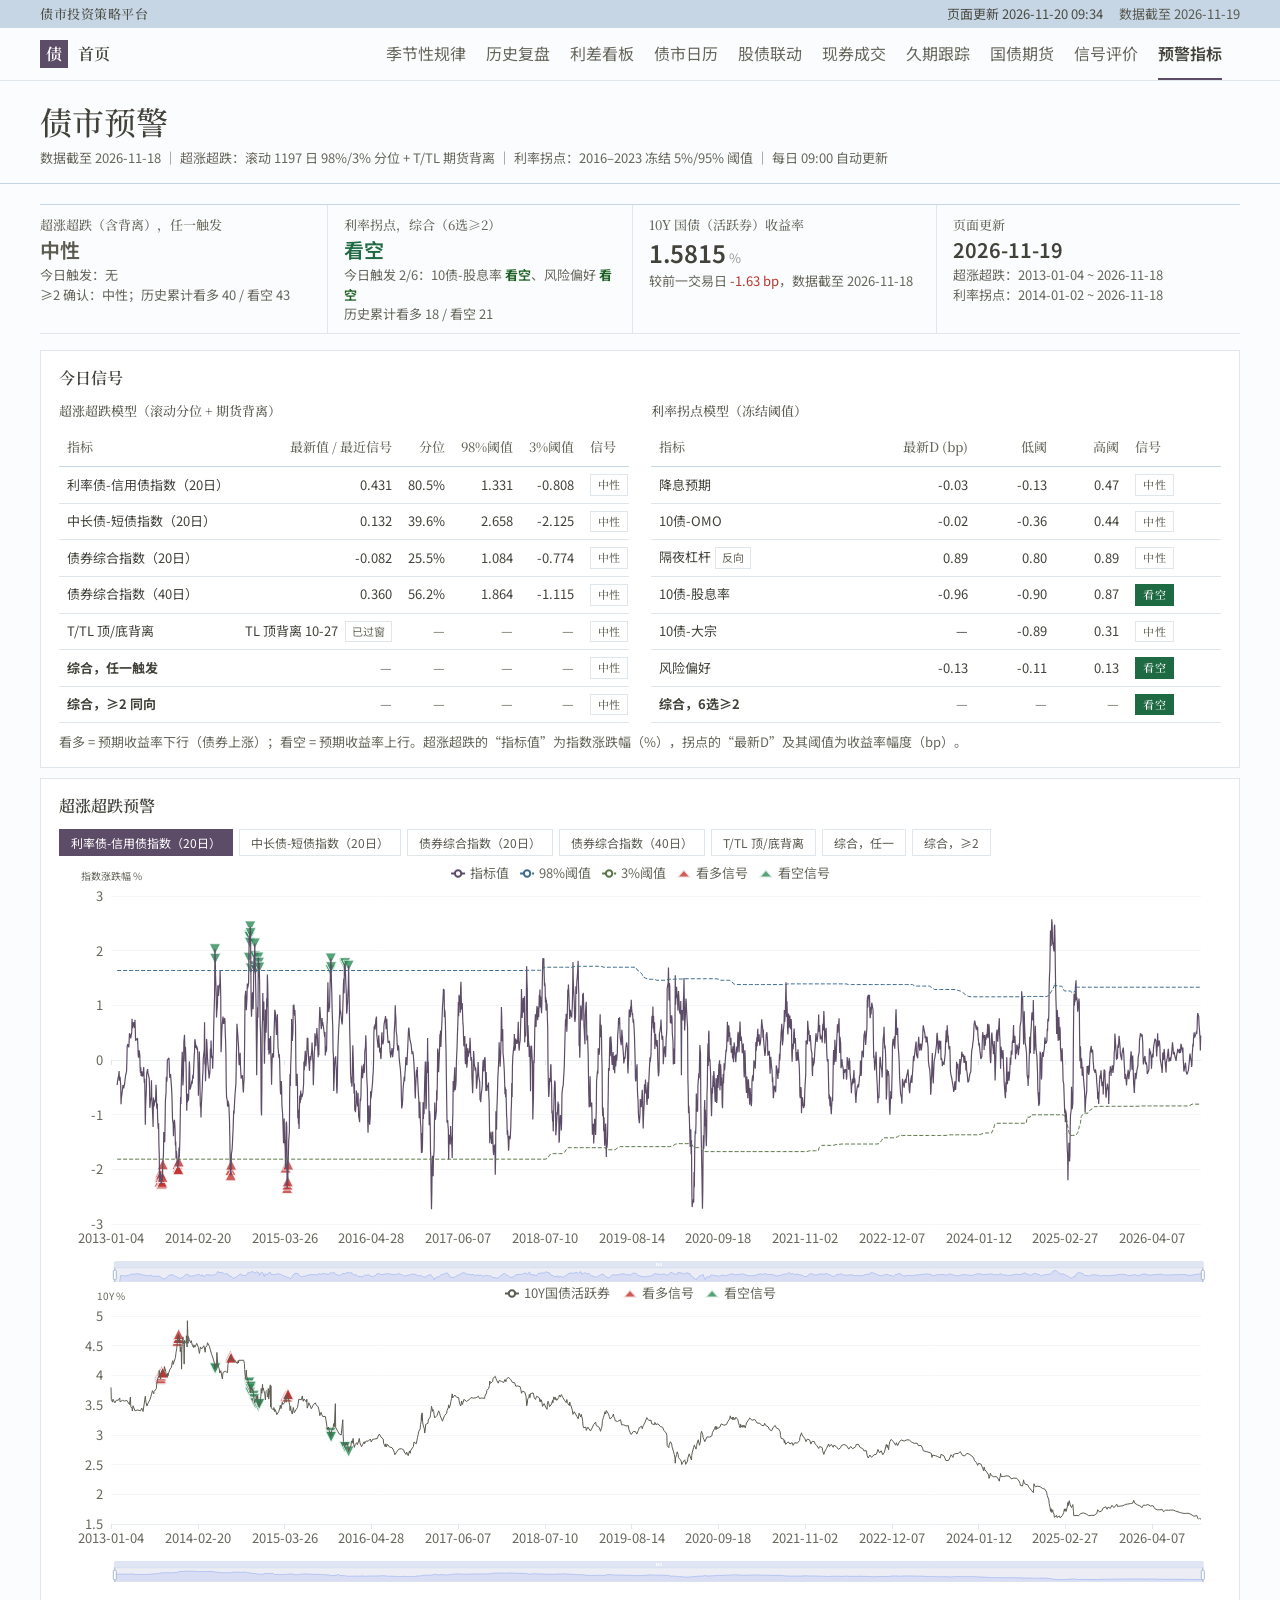
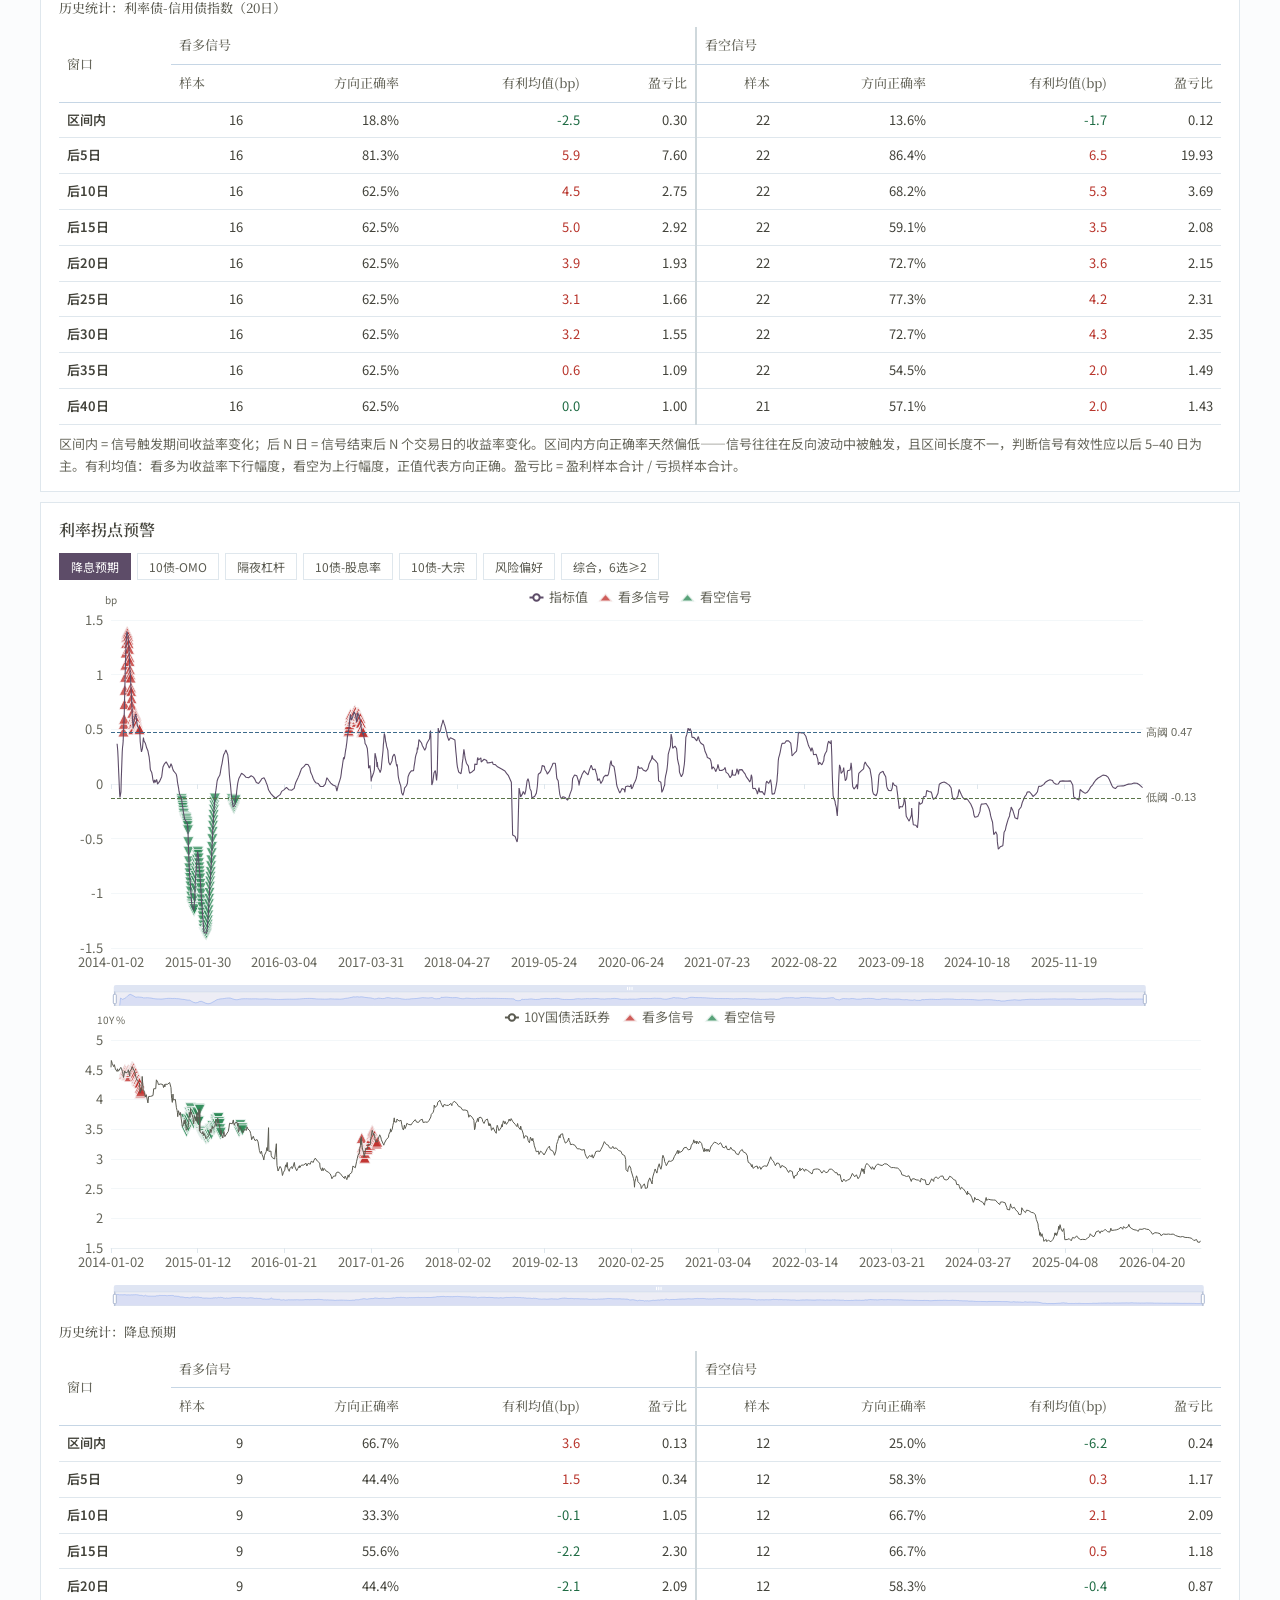
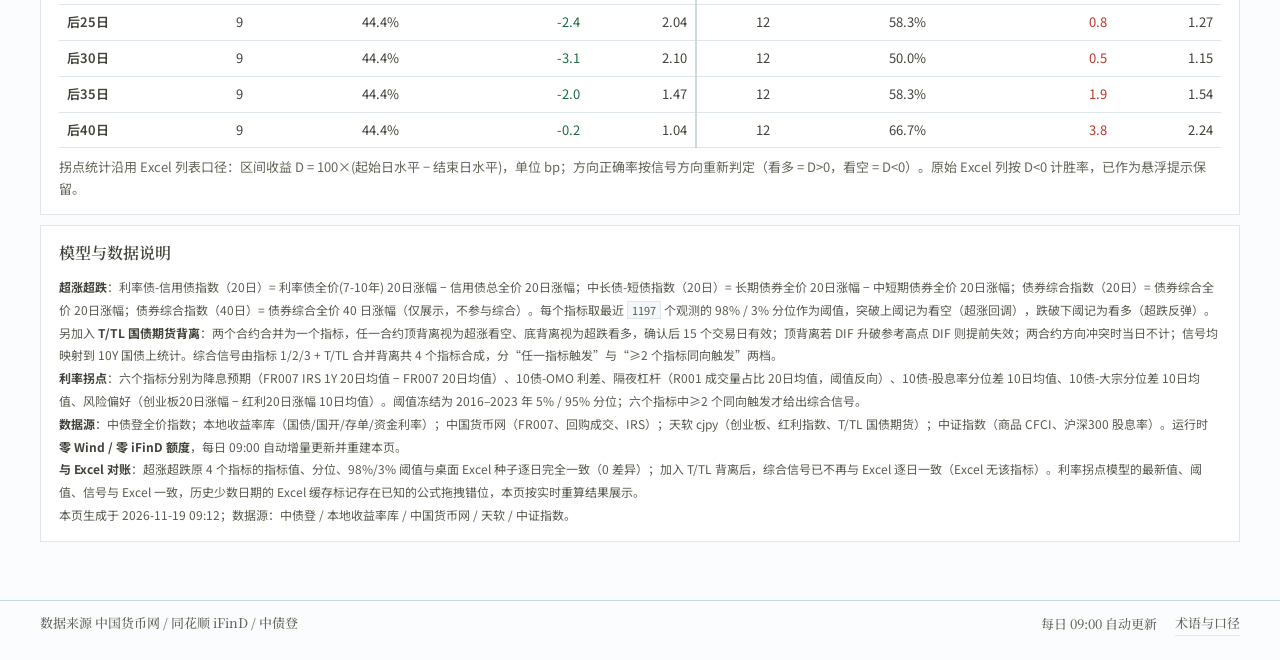
==== commit fe30d9a6: "update bond-alert.html" ====
--- a/bond-alert.html
+++ b/bond-alert.html
@@ -74,7 +74,7 @@
 </head>
 <body data-site="inner" data-page="bond-alert">
 <!--NAV_START-->
-<div class="site-utility"><div class="site-wrap"><span class="site-name">债市投资策略平台</span><span class="site-meta"><span class="site-stamp">页面更新 2026-11-19 09:12</span><span class="site-stamp site-stamp-data">数据截至 2026-11-18</span></span></div></div>
+<div class="site-utility"><div class="site-wrap"><span class="site-name">债市投资策略平台</span><span class="site-meta"><span class="site-stamp">页面更新 2026-11-20 09:34</span><span class="site-stamp site-stamp-data">数据截至 2026-11-19</span></span></div></div>
 <nav class="site-nav" aria-label="模块导航"><div class="site-wrap"><a class="site-seal" href="index.html" aria-label="返回首页"><span class="seal-mark" aria-hidden="true">债</span><span class="seal-txt">首页</span></a><div class="site-links"><a href="bond-seasonality.html">季节性规律</a><a href="yield-seasonality.html">历史复盘</a><a href="spread-board.html">利差看板</a><a href="bond-calendar.html">债市日历</a><a href="stock-bond-monitor.html">股债联动</a><a href="bond-flow-lead.html">现券成交</a><a href="duration-tracking.html">久期跟踪</a><a href="treasury-futures.html">国债期货</a><a href="signal-eval.html">信号评价</a><a href="bond-alert.html" class="active" aria-current="page">预警指标</a></div><button class="site-menu-btn" type="button" aria-expanded="false" aria-controls="site-menu">栏目</button></div><div class="site-menu" id="site-menu" hidden><a href="bond-seasonality.html">季节性规律</a><a href="yield-seasonality.html">历史复盘</a><a href="spread-board.html">利差看板</a><a href="bond-calendar.html">债市日历</a><a href="stock-bond-monitor.html">股债联动</a><a href="bond-flow-lead.html">现券成交</a><a href="duration-tracking.html">久期跟踪</a><a href="treasury-futures.html">国债期货</a><a href="signal-eval.html">信号评价</a><a href="bond-alert.html" class="active" aria-current="page">预警指标</a></div></nav>
 <script>(function(){var a=document.querySelector(".site-links a.active");if(a){var p=a.parentNode;p.scrollLeft=Math.max(0,a.offsetLeft-p.clientWidth/2+a.offsetWidth/2);}var b=document.querySelector(".site-menu-btn"),m=document.querySelector(".site-menu");if(!b||!m)return;function set(open){m.hidden=!open;b.setAttribute("aria-expanded",open?"true":"false");}b.addEventListener("click",function(e){e.stopPropagation();set(m.hidden);});document.addEventListener("click",function(e){if(!m.hidden&&e.target!==b&&!m.contains(e.target))set(false);});document.addEventListener("keydown",function(e){if(e.key==="Escape")set(false);});m.addEventListener("click",function(e){if(e.target.tagName==="A")set(false);});})();</script>
 <!--NAV_END-->
--- a/fonts.css
+++ b/fonts.css
@@ -633,7 +633,7 @@
   font-weight: 300 700;
   font-display: swap;
   src: url(fonts/noto-sans-sc/078.woff2) format('woff2');
-  unicode-range: U+20-22, U+5C49, U+5E27, U+655B, U+6E32, U+70C1, U+8D4E;
+  unicode-range: U+20-22, U+5C49, U+5E27, U+655B, U+6E32, U+70C1;
 }
 @font-face {
   font-family: 'Noto Sans SC Web';
@@ -657,7 +657,7 @@
   font-weight: 300 700;
   font-display: swap;
   src: url(fonts/noto-sans-sc/081.woff2) format('woff2');
-  unicode-range: U+20-22, U+2193, U+2462, U+5265, U+62D0, U+6760, U+67AF, U+6B67, U+6EDE, U+79BE, U+7F00, U+9175, U+9A8F, U+FF0B;
+  unicode-range: U+20-22, U+2193, U+2462, U+5265, U+62D0, U+6760, U+67AF, U+6B67, U+6EDE, U+7F00, U+FF0B;
 }
 @font-face {
   font-family: 'Noto Sans SC Web';
@@ -673,7 +673,7 @@
   font-weight: 300 700;
   font-display: swap;
   src: url(fonts/noto-sans-sc/083.woff2) format('woff2');
-  unicode-range: U+20-22, U+B0, U+2191, U+2460-2461, U+4EF2, U+51D1, U+6070, U+60D5, U+62BC, U+63A9, U+6572, U+65EC, U+6D3D, U+6EA2, U+77E9, U+7A84, U+7AED, U+7B3C, U+7F34, U+8721, U+8EB2, U+903B, U+903E;
+  unicode-range: U+20-22, U+B0, U+2191, U+2460-2461, U+4EF2, U+51D1, U+6070, U+60D5, U+62BC, U+63A9, U+6572, U+65EC, U+6D3D, U+6EA2, U+77E9, U+7A84, U+7AED, U+7B3C, U+7F34, U+8721, U+8EB2, U+903B;
 }
 @font-face {
   font-family: 'Noto Sans SC Web';
@@ -681,7 +681,7 @@
   font-weight: 300 700;
   font-display: swap;
   src: url(fonts/noto-sans-sc/084.woff2) format('woff2');
-  unicode-range: U+20-22, U+4E38, U+4E8F, U+503A, U+5146, U+51F8, U+54AC, U+5951, U+626D, U+62AC, U+6324, U+64A4, U+65ED, U+6876, U+7164, U+7B5B, U+8106, U+82A6, U+900A, U+906E, U+FF5C;
+  unicode-range: U+20-22, U+4E38, U+4E8F, U+503A, U+51F8, U+54AC, U+5951, U+626D, U+62AC, U+6324, U+64A4, U+65ED, U+6876, U+7B5B, U+8106, U+82A6, U+900A, U+906E, U+FF5C;
 }
 @font-face {
   font-family: 'Noto Sans SC Web';
@@ -689,7 +689,7 @@
   font-weight: 300 700;
   font-display: swap;
   src: url(fonts/noto-sans-sc/085.woff2) format('woff2');
-  unicode-range: U+20-22, U+24, U+4EF0, U+507F, U+5151, U+51BB, U+51FD, U+5272, U+52FE, U+53C9, U+53E0, U+56CA, U+5F7C, U+61D2, U+629B, U+659C, U+6670, U+6734, U+6851, U+6E21, U+6EE4, U+6F58, U+7686, U+76FE, U+7BAD, U+7EEA, U+8679, U+8870, U+8E29, U+8F74, U+8FDF, U+9489, U+94AE, U+9971, U+9AA4;
+  unicode-range: U+20-22, U+24, U+507F, U+51BB, U+51FD, U+5272, U+52FE, U+53C9, U+53E0, U+56CA, U+5F7C, U+61D2, U+629B, U+659C, U+6670, U+6734, U+6851, U+6EE4, U+7686, U+7BAD, U+7EEA, U+8870, U+8F74, U+8FDF, U+9489, U+94AE, U+9971, U+9AA4;
 }
 @font-face {
   font-family: 'Noto Sans SC Web';
@@ -697,7 +697,7 @@
   font-weight: 300 700;
   font-display: swap;
   src: url(fonts/noto-sans-sc/086.woff2) format('woff2');
-  unicode-range: U+20-22, U+2192, U+4E22, U+4E32, U+5269, U+5806, U+58F3, U+5FAA, U+5FFD, U+614E, U+6284, U+62C6, U+6491, U+6746, U+67F1, U+6842, U+7092, U+76C8, U+78A7, U+78C1, U+7EB5, U+7F5A, U+810F, U+8361, U+8BF8, U+8C28, U+8D37, U+8D54, U+8DC3, U+8DCC, U+8E0F, U+8FC1, U+90BB, U+997C;
+  unicode-range: U+20-22, U+2192, U+4E22, U+4E32, U+5269, U+5806, U+58F3, U+5FAA, U+5FFD, U+614E, U+6284, U+62C6, U+6491, U+6746, U+67F1, U+76C8, U+78C1, U+7EB5, U+7F5A, U+810F, U+8361, U+8BF8, U+8C28, U+8D37, U+8D54, U+8DC3, U+8DCC, U+8E0F, U+8FC1, U+90BB, U+997C;
 }
 @font-face {
   font-family: 'Noto Sans SC Web';
@@ -713,7 +713,7 @@
   font-weight: 300 700;
   font-display: swap;
   src: url(fonts/noto-sans-sc/088.woff2) format('woff2');
-  unicode-range: U+20-22, U+4EA6, U+4ED3, U+4F30, U+4FA7, U+500D, U+504F, U+5076, U+51EF, U+5238, U+526A, U+52DF, U+52FF, U+5634, U+585E, U+586B, U+58A8, U+5B8B, U+5E45, U+5F03, U+5F31, U+5F84, U+5FBD, U+5FC6, U+6052, U+6062, U+622A, U+6269, U+62D2, U+6446, U+6668, U+66FF, U+6717, U+6A2A, U+6CAA, U+6D6E, U+6DE1, U+6E10, U+7070, U+718A, U+7D2F, U+7F13, U+80F6, U+8861, U+88C1, U+8D5A, U+8DE8, U+8F85, U+9006, U+904D, U+95EA, U+9636, U+987F;
+  unicode-range: U+20-22, U+4EA6, U+4ED3, U+4F30, U+4FA7, U+500D, U+504F, U+5076, U+5238, U+526A, U+52FF, U+5634, U+585E, U+586B, U+58A8, U+5B8B, U+5E45, U+5F03, U+5F31, U+5F84, U+5FBD, U+5FC6, U+6052, U+6062, U+622A, U+6269, U+62D2, U+6446, U+66FF, U+6717, U+6A2A, U+6CAA, U+6D6E, U+6DE1, U+6E10, U+7070, U+718A, U+7D2F, U+7F13, U+80F6, U+8861, U+88C1, U+8D5A, U+8DE8, U+8F85, U+9006, U+904D, U+95EA, U+9636, U+987F;
 }
 @font-face {
   font-family: 'Noto Sans SC Web';
@@ -721,7 +721,7 @@
   font-weight: 300 700;
   font-display: swap;
   src: url(fonts/noto-sans-sc/089.woff2) format('woff2');
-  unicode-range: U+20-23, U+3D, U+4E01, U+4E39, U+4ECD, U+4EEA, U+501F, U+50A8, U+51C0, U+5200, U+520A, U+5224, U+52B3, U+5348, U+5360, U+5371, U+539A, U+56FA, U+574F, U+592E, U+5939, U+5B97, U+5BBD, U+5BF8, U+5C0A, U+5C3A, U+602A, U+6050, U+6162, U+6293, U+62BD, U+62DF, U+62FC, U+6302, U+635F, U+6563, U+6620, U+6697, U+675F, U+67D0, U+67D3, U+684C, U+6885, U+690D, U+6D25, U+6DF7, U+6ED1, U+6F02, U+70C8, U+7126, U+7A0D, U+7D2B, U+7EB9, U+7ED8, U+7F18, U+7F29, U+817F, U+865A, U+89E6, U+8C37, U+8D25, U+8D38, U+8DDD, U+8FEA, U+9010, U+9012, U+907F, U+91CA, U+94FA, U+9501, U+9634, U+9694, U+9707, U+9769, U+9A7B, U+9AA8, U+9ED8;
+  unicode-range: U+20-23, U+3D, U+4E01, U+4ECD, U+4EEA, U+50A8, U+51C0, U+5200, U+520A, U+5224, U+52B3, U+5348, U+5360, U+539A, U+56FA, U+574F, U+592E, U+5939, U+5B97, U+5BBD, U+5BF8, U+5C0A, U+5C3A, U+602A, U+6050, U+6162, U+6293, U+62BD, U+62DF, U+62FC, U+6302, U+635F, U+6563, U+6620, U+6697, U+675F, U+67D0, U+67D3, U+684C, U+6885, U+690D, U+6D25, U+6DF7, U+6ED1, U+6F02, U+70C8, U+7126, U+7A0D, U+7D2B, U+7EB9, U+7ED8, U+7F18, U+7F29, U+817F, U+865A, U+89E6, U+8C37, U+8D25, U+8D38, U+8DDD, U+9010, U+9012, U+907F, U+91CA, U+94FA, U+9501, U+9634, U+9694, U+9707, U+9A7B, U+9AA8, U+9ED8;
 }
 @font-face {
   font-family: 'Noto Sans SC Web';
@@ -729,7 +729,7 @@
   font-weight: 300 700;
   font-display: swap;
   src: url(fonts/noto-sans-sc/090.woff2) format('woff2');
-  unicode-range: U+20-22, U+26, U+3C, U+3E, U+D7, U+4E4E, U+4E71, U+4EBF, U+5012, U+51B0, U+51B2, U+521A, U+5220, U+5237, U+523B, U+526F, U+53E5, U+53F3, U+54C8, U+54E5, U+5706, U+5750, U+59D4, U+5B9C, U+5BDF, U+5C04, U+5C3E, U+5C4F, U+5C9B, U+5CF0, U+5DE6, U+5E01, U+5E78, U+5E9C, U+5EF6, U+5F39, U+6258, U+6263, U+6267, U+6298, U+62A2, U+62E5, U+6311, U+6389, U+63A2, U+63D2, U+654F, U+6597, U+65CF, U+65E7, U+6682, U+66F2, U+672B, U+6811, U+6863, U+6982, U+6BD2, U+6CF0, U+6D0B, U+6D59, U+6E7E, U+6F6E, U+6FB3, U+732E, U+76D6, U+7840, U+79CB, U+7A0E, U+7A33, U+7A3F, U+7A97, U+7B26, U+7EC3, U+7F3A, U+80DC, U+811A, U+83DC, U+8457, U+8BAD, U+8BEF, U+8D62, U+8DD1, U+8DF3, U+8F6E, U+8FF9, U+900F, U+94A2, U+955C, U+9644, U+964D, U+96F6-96F7, U+9732, U+9759, U+9760, U+987A, U+989C, U+9F50;
+  unicode-range: U+20-22, U+26, U+3C, U+3E, U+D7, U+4E4E, U+4E71, U+4EBF, U+5012, U+51B0, U+51B2, U+521A, U+5220, U+5237, U+523B, U+526F, U+53E5, U+53F3, U+54C8, U+54E5, U+5706, U+5750, U+59D4, U+5B9C, U+5BDF, U+5C04, U+5C3E, U+5C4F, U+5C9B, U+5CF0, U+5DE6, U+5E01, U+5E9C, U+5EF6, U+5F39, U+6258, U+6263, U+6267, U+6298, U+62A2, U+62E5, U+6311, U+6389, U+63A2, U+63D2, U+654F, U+6597, U+65CF, U+65E7, U+6682, U+66F2, U+672B, U+6811, U+6863, U+6982, U+6BD2, U+6D59, U+6E7E, U+6F6E, U+6FB3, U+732E, U+76D6, U+7840, U+79CB, U+7A0E, U+7A33, U+7A3F, U+7A97, U+7B26, U+7EC3, U+7F3A, U+80DC, U+811A, U+83DC, U+8457, U+8BAD, U+8BEF, U+8D62, U+8DD1, U+8DF3, U+8F6E, U+8FF9, U+900F, U+955C, U+9644, U+964D, U+96F6-96F7, U+9759, U+9760, U+987A, U+989C, U+9F50;
 }
 @font-face {
   font-family: 'Noto Sans SC Web';
@@ -737,7 +737,7 @@
   font-weight: 300 700;
   font-display: swap;
   src: url(fonts/noto-sans-sc/091.woff2) format('woff2');
-  unicode-range: U+20-22, U+7E, U+2026, U+4E03, U+4E25, U+4E34, U+4E45, U+4E5D, U+4EAE, U+4ED8, U+4F59, U+4F73, U+4F9D, U+5047, U+505C, U+519C, U+51CF, U+5267, U+5356, U+5382, U+538B, U+53E6, U+5426, U+542B, U+542F, U+5708, U+5757, U+57DF, U+590F, U+591C, U+5965, U+5A01, U+5B63, U+5BA1, U+5C42, U+5DEE, U+5E0C, U+5E86, U+5E8F, U+5EA7, U+5F02, U+5F52, U+5F81, U+6279, U+62C5, U+63CF, U+65BD, U+65E9, U+665A, U+66B4, U+677E, U+67B6, U+680F, U+68C0, U+6B7B, U+6BCD, U+6C38, U+6C47, U+6CB3, U+6CE2, U+6D3E, U+6D4F, U+6FC0, U+7075, U+725B, U+7565, U+76AE, U+76D1, U+7834, U+7968, U+7981, U+7A81, U+7B14, U+7D27, U+7EAF, U+7EB8, U+7EE7, U+7EFF, U+7FFB, U+805A, U+80A1, U+82CF, U+82E5, U+836F, U+84DD, U+878D, U+8857, U+8865, U+8B66, U+8BB2, U+8C08, U+8D1F, U+8D35, U+8DDF, U+8F93, U+8FDD, U+8FF0, U+8FF7, U+9000, U+9047, U+94C1, U+94F6, U+9646, U+9648, U+9669, U+987B, U+987E, U+989D;
+  unicode-range: U+20-22, U+7E, U+2026, U+4E03, U+4E25, U+4E34, U+4E45, U+4E5D, U+4EAE, U+4ED8, U+4F59, U+4F73, U+4F9D, U+5047, U+505C, U+519C, U+51CF, U+5267, U+5356, U+5382, U+538B, U+53E6, U+5426, U+542B, U+542F, U+5708, U+5757, U+57DF, U+590F, U+591C, U+5B63, U+5BA1, U+5C42, U+5DEE, U+5E0C, U+5E86, U+5E8F, U+5F02, U+5F52, U+62C5, U+63CF, U+65BD, U+65E9, U+665A, U+67B6, U+680F, U+68C0, U+6B7B, U+6BCD, U+6C38, U+6C47, U+6CB3, U+6CE2, U+6D3E, U+6D4F, U+725B, U+7565, U+76AE, U+76D1, U+7834, U+7968, U+7981, U+7A81, U+7B14, U+7D27, U+7EAF, U+7EB8, U+7EE7, U+7EFF, U+7FFB, U+805A, U+80A1, U+82E5, U+836F, U+84DD, U+878D, U+8857, U+8865, U+8B66, U+8BB2, U+8D1F, U+8D35, U+8DDF, U+8F93, U+8FF0, U+8FF7, U+9000, U+9047, U+94F6, U+9646, U+9648, U+9669, U+987B, U+989D;
 }
 @font-face {
   font-family: 'Noto Sans SC Web';
@@ -745,7 +745,7 @@
   font-weight: 300 700;
   font-display: swap;
   src: url(fonts/noto-sans-sc/092.woff2) format('woff2');
-  unicode-range: U+20-22, U+25, U+4E14, U+4E49, U+4EC5, U+4EFD, U+4F3C, U+4F4F, U+4F8B, U+4FBF, U+5019, U+5145, U+516B, U+516D, U+5178, U+5199, U+51B3, U+51B5, U+5207, U+5212, U+5219, U+521D, U+52BF, U+5347, U+534A, U+5370, U+53F2, U+547D, U+54CD, U+552E, U+56F4, U+5747, U+575B, U+5883, U+589E, U+5931, U+5947, U+5957, U+5A92, U+5B83, U+5C14, U+5C1A, U+5C3D, U+5C40, U+5C45, U+5C5E, U+5E95, U+5F80, U+5F85, U+5FD7, U+626B, U+627F, U+62C9, U+6309, U+63A7, U+6545, U+65AD, U+666E, U+671B, U+677F, U+6781, U+6790, U+6797, U+6821, U+6838-6839, U+6B62, U+6BB5, U+6D4B, U+6D4E, U+6E29, U+6E2F, U+6EE1, U+6F14, U+72B6, U+72EC, U+7387, U+7533, U+753B, U+76CA, U+76D8, U+7701, U+773C, U+77ED, U+7814, U+79BB, U+79C1, U+79EF, U+79FB, U+7A76, U+7B56, U+7B97, U+7D20, U+7EC8, U+7EDD, U+7EED, U+7EFC, U+80CC, U+8303, U+843D, U+89C9, U+89D2, U+8BA2, U+8BCD, U+8BE6, U+8C61, U+8D22, U+8D26-8D27, U+8D8A, U+8F6F, U+8F7B, U+8F83, U+8F91, U+8FB9, U+8FD4, U+8FDC, U+9002, U+9519, U+95ED, U+961F, U+9632-9633, U+968F-9690, U+96BE, U+9876, U+9884, U+9988, U+9999, U+9EC4, U+FF1B;
+  unicode-range: U+20-22, U+25, U+4E14, U+4E49, U+4EC5, U+4EFD, U+4F3C, U+4F4F, U+4F8B, U+4FBF, U+5019, U+5145, U+516B, U+516D, U+5178, U+5199, U+51B3, U+51B5, U+5207, U+5212, U+5219, U+521D, U+52BF, U+5347, U+534A, U+5370, U+53F2, U+547D, U+54CD, U+56F4, U+5747, U+575B, U+5883, U+589E, U+5931, U+5947, U+5957, U+5A92, U+5B83, U+5C14, U+5C1A, U+5C3D, U+5C40, U+5C45, U+5C5E, U+5E95, U+5F80, U+5F85, U+5FD7, U+626B, U+627F, U+62C9, U+6309, U+63A7, U+6545, U+65AD, U+666E, U+671B, U+677F, U+6781, U+6790, U+6797, U+6821, U+6838-6839, U+6B62, U+6BB5, U+6D4B, U+6E29, U+6E2F, U+6EE1, U+6F14, U+72B6, U+72EC, U+7387, U+753B, U+76CA, U+76D8, U+7701, U+773C, U+77ED, U+7814, U+79BB, U+79C1, U+79EF, U+79FB, U+7A76, U+7B56, U+7B97, U+7D20, U+7EC8, U+7EDD, U+7EED, U+7EFC, U+80CC, U+8303, U+843D, U+89C9, U+89D2, U+8BA2, U+8BCD, U+8BE6, U+8C61, U+8D22, U+8D26-8D27, U+8D8A, U+8F6F, U+8F7B, U+8F83, U+8F91, U+8FB9, U+8FD4, U+8FDC, U+9002, U+9519, U+95ED, U+961F, U+9632, U+968F-9690, U+9876, U+9884, U+9999, U+9EC4, U+FF1B;
 }
 @font-face {
   font-family: 'Noto Sans SC Web';
@@ -753,7 +753,7 @@
   font-weight: 300 700;
   font-display: swap;
   src: url(fonts/noto-sans-sc/093.woff2) format('woff2');
-  unicode-range: U+20-22, U+2B, U+40, U+300A-300B, U+4E70, U+4E91-4E92, U+4E94, U+4E9B, U+4ECA, U+4F01, U+4F18, U+4F46, U+4F4E, U+4F9B, U+4FEE, U+503C, U+5065, U+50CF, U+5148, U+518D, U+51C6, U+51E0, U+5217, U+529E-529F, U+5341, U+5361, U+5386, U+53C2, U+53CC, U+53D7-53D8, U+53EA, U+5404, U+5411, U+5468, U+5668, U+56E0, U+56E2, U+56ED, U+57FA, U+5904, U+592A, U+59CB, U+5B58, U+5BC6, U+5C71, U+5DF1, U+5E26, U+5E93, U+5EB7, U+5F15, U+5F20, U+5F3A, U+5F62, U+5F8B, U+5FC5, U+627E, U+628A, U+62E9, U+6307, U+6362, U+636E, U+6539, U+653F, U+6548, U+6574, U+6613, U+6625, U+663E, U+666F, U+672A, U+6784, U+6A21, U+6B3E, U+6B65, U+6BCF, U+6C5F, U+6DF1, U+7167, U+724C, U+73AF, U+754C, U+7559, U+767D, U+7740, U+786E, U+798F, U+79F0, U+7AEF, U+7B7E, U+7BB1, U+7EA2, U+7EA6, U+7EC4, U+7EC6, U+7EDC, U+7EF4, U+8003, U+81F3-81F4, U+822A, U+89C2, U+89C8, U+8BA9, U+8BB8, U+8BC6, U+8BD5, U+8BE5, U+8BED, U+8C03, U+8D2D, U+8D34, U+8D70, U+8DB3, U+8FBE, U+8FCE, U+8FD1, U+8FDE, U+9001, U+901F-9020, U+90A3, U+914D, U+91C7, U+94FE, U+952E, U+9645, U+9664, U+9700, U+9752, U+975E, U+9879, U+9886, U+9A6C, U+9A8C, U+9ED1, U+9F99;
+  unicode-range: U+20-22, U+2B, U+40, U+300A-300B, U+4E70, U+4E92, U+4E94, U+4E9B, U+4ECA, U+4F01, U+4F18, U+4F46, U+4F4E, U+4F9B, U+4FEE, U+503C, U+5065, U+50CF, U+5148, U+518D, U+51C6, U+51E0, U+5217, U+529F, U+5341, U+5361, U+5386, U+53C2, U+53CC, U+53D7-53D8, U+53EA, U+5404, U+5411, U+5468, U+5668, U+56E0, U+57FA, U+5904, U+592A, U+59CB, U+5B58, U+5BC6, U+5DF1, U+5E26, U+5E93, U+5EB7, U+5F15, U+5F20, U+5F3A, U+5F62, U+5F8B, U+5FC5, U+627E, U+628A, U+62E9, U+6307, U+6362, U+636E, U+6539, U+653F, U+6548, U+6574, U+6613, U+6625, U+663E, U+666F, U+672A, U+6784, U+6A21, U+6B3E, U+6B65, U+6BCF, U+6DF1, U+7167, U+724C, U+73AF, U+754C, U+7559, U+767D, U+7740, U+786E, U+79F0, U+7AEF, U+7B7E, U+7BB1, U+7EA2, U+7EA6, U+7EC4, U+7EC6, U+7EDC, U+7EF4, U+8003, U+81F3-81F4, U+822A, U+89C2, U+89C8, U+8BA9, U+8BB8, U+8BC6, U+8BD5, U+8BE5, U+8BED, U+8C03, U+8D2D, U+8D34, U+8D70, U+8DB3, U+8FBE, U+8FCE, U+8FD1, U+8FDE, U+901F-9020, U+90A3, U+914D, U+91C7, U+94FE, U+952E, U+9645, U+9664, U+9700, U+9752, U+975E, U+9879, U+9886, U+9A8C, U+9ED1;
 }
 @font-face {
   font-family: 'Noto Sans SC Web';
@@ -769,7 +769,7 @@
   font-weight: 300 700;
   font-display: swap;
   src: url(fonts/noto-sans-sc/095.woff2) format('woff2');
-  unicode-range: U+20-22, U+3C, U+3E, U+5F, U+7C, U+4E09-4E0B, U+4E0D-4E0E, U+4E1A, U+4E2A, U+4E3A-4E3B, U+4E4B, U+4E86, U+4E8E, U+4EA7, U+4EE4-4EE5, U+4F1A, U+4F4D, U+4F53, U+4F5C, U+4FE1, U+5165, U+5168, U+516C, U+5173, U+5176, U+5185, U+51FA, U+5206, U+5230, U+5236, U+524D, U+529B, U+52A0-52A1, U+52A8, U+5316, U+533A, U+53D1, U+53EF, U+53F7-53F8, U+5408, U+540C-540E, U+544A, U+548C, U+54C1, U+56DE, U+56FD-56FE, U+5728, U+5730, U+5916, U+591A, U+5927, U+5929, U+597D, U+5982, U+5B50, U+5B89, U+5B9A, U+5B9E, U+5BB6, U+5BF9, U+5C0F, U+5DE5, U+5E02, U+5E73-5E74, U+5E7F, U+5EA6, U+5F00, U+5F0F, U+5F53, U+5F55, U+5FAE, U+5FC3, U+6027, U+606F, U+60C5, U+610F, U+6210, U+6237, U+6240, U+624B, U+6280, U+62A5, U+63A5, U+63A8, U+63D0, U+6536, U+6570, U+6587, U+65B9, U+65E0, U+65F6, U+660E, U+662F, U+66F4, U+6700, U+670D, U+672C, U+673A, U+6743, U+6765, U+679C, U+6B21, U+6B63, U+6CBB, U+6CD5, U+6CE8, U+6D3B, U+70ED, U+7247-7248, U+7269, U+7279, U+73B0, U+7406, U+751F, U+7528, U+7535, U+767B, U+76F8, U+770B, U+77E5, U+793E, U+79D1, U+7AD9, U+7B49, U+7C7B, U+7CFB, U+7EBF, U+7ECF, U+7F8E, U+8005, U+8054, U+80FD, U+81EA, U+85CF, U+884C, U+8868, U+8981, U+89C6, U+8BBA, U+8BF4, U+8BF7, U+8D44, U+8FC7, U+8FD8-8FD9, U+8FDB, U+901A, U+9053, U+90E8, U+91D1, U+957F, U+95E8, U+95F4, U+9762, U+9875, U+9898, U+9996, U+9AD8, U+FF08-FF09;
+  unicode-range: U+20-22, U+3C, U+3E, U+5F, U+7C, U+4E09-4E0B, U+4E0D-4E0E, U+4E1A, U+4E2A, U+4E3A-4E3B, U+4E4B, U+4E86, U+4E8E, U+4EA7, U+4EE4-4EE5, U+4F1A, U+4F4D, U+4F53, U+4F5C, U+4FE1, U+5165, U+5168, U+516C, U+5173, U+5176, U+5185, U+51FA, U+5206, U+5230, U+5236, U+524D, U+529B, U+52A0-52A1, U+52A8, U+5316, U+533A, U+53D1, U+53EF, U+53F7-53F8, U+5408, U+540C-540E, U+544A, U+548C, U+54C1, U+56DE, U+56FD-56FE, U+5728, U+5730, U+5916, U+591A, U+5927, U+5929, U+597D, U+5982, U+5B50, U+5B9A, U+5B9E, U+5BB6, U+5BF9, U+5C0F, U+5DE5, U+5E02, U+5E73-5E74, U+5E7F, U+5EA6, U+5F00, U+5F0F, U+5F53, U+5F55, U+5FAE, U+5FC3, U+6027, U+606F, U+60C5, U+610F, U+6210, U+6237, U+6240, U+624B, U+6280, U+62A5, U+63A5, U+63A8, U+63D0, U+6536, U+6570, U+6587, U+65B9, U+65E0, U+65F6, U+660E, U+662F, U+66F4, U+6700, U+670D, U+672C, U+673A, U+6743, U+6765, U+679C, U+6B21, U+6B63, U+6CBB, U+6CD5, U+6CE8, U+6D3B, U+70ED, U+7247-7248, U+73B0, U+7406, U+751F, U+7528, U+767B, U+76F8, U+770B, U+77E5, U+793E, U+7AD9, U+7B49, U+7C7B, U+7CFB, U+7EBF, U+7ECF, U+7F8E, U+8005, U+8054, U+80FD, U+81EA, U+85CF, U+884C, U+8868, U+8981, U+89C6, U+8BBA, U+8BF4, U+8BF7, U+8D44, U+8FC7, U+8FD8-8FD9, U+8FDB, U+901A, U+9053, U+90E8, U+91D1, U+957F, U+95E8, U+95F4, U+9762, U+9875, U+9898, U+9996, U+9AD8, U+FF08-FF09;
 }
 @font-face {
   font-family: 'Noto Sans SC Web';
@@ -1441,7 +1441,7 @@
   font-weight: 300 700;
   font-display: swap;
   src: url(fonts/noto-serif-sc/078.woff2) format('woff2');
-  unicode-range: U+20-22, U+5C49, U+5E27, U+655B, U+6E32, U+70C1, U+8D4E;
+  unicode-range: U+20-22, U+5C49, U+5E27, U+655B, U+6E32, U+70C1;
 }
 @font-face {
   font-family: 'Noto Serif SC Web';
@@ -1465,7 +1465,7 @@
   font-weight: 300 700;
   font-display: swap;
   src: url(fonts/noto-serif-sc/081.woff2) format('woff2');
-  unicode-range: U+20-22, U+2193, U+2462, U+5265, U+62D0, U+6760, U+67AF, U+6B67, U+6EDE, U+79BE, U+7F00, U+9175, U+9A8F, U+FF0B;
+  unicode-range: U+20-22, U+2193, U+2462, U+5265, U+62D0, U+6760, U+67AF, U+6B67, U+6EDE, U+7F00, U+FF0B;
 }
 @font-face {
   font-family: 'Noto Serif SC Web';
@@ -1481,7 +1481,7 @@
   font-weight: 300 700;
   font-display: swap;
   src: url(fonts/noto-serif-sc/083.woff2) format('woff2');
-  unicode-range: U+20-22, U+B0, U+2191, U+2460-2461, U+4EF2, U+51D1, U+6070, U+60D5, U+62BC, U+63A9, U+6572, U+65EC, U+6D3D, U+6EA2, U+77E9, U+7A84, U+7AED, U+7B3C, U+7F34, U+8721, U+8EB2, U+903B, U+903E;
+  unicode-range: U+20-22, U+B0, U+2191, U+2460-2461, U+4EF2, U+51D1, U+6070, U+60D5, U+62BC, U+63A9, U+6572, U+65EC, U+6D3D, U+6EA2, U+77E9, U+7A84, U+7AED, U+7B3C, U+7F34, U+8721, U+8EB2, U+903B;
 }
 @font-face {
   font-family: 'Noto Serif SC Web';
@@ -1489,7 +1489,7 @@
   font-weight: 300 700;
   font-display: swap;
   src: url(fonts/noto-serif-sc/084.woff2) format('woff2');
-  unicode-range: U+20-22, U+4E38, U+4E8F, U+503A, U+5146, U+51F8, U+54AC, U+5951, U+626D, U+62AC, U+6324, U+64A4, U+65ED, U+6876, U+7164, U+7B5B, U+8106, U+82A6, U+900A, U+906E, U+FF5C;
+  unicode-range: U+20-22, U+4E38, U+4E8F, U+503A, U+51F8, U+54AC, U+5951, U+626D, U+62AC, U+6324, U+64A4, U+65ED, U+6876, U+7B5B, U+8106, U+82A6, U+900A, U+906E, U+FF5C;
 }
 @font-face {
   font-family: 'Noto Serif SC Web';
@@ -1497,7 +1497,7 @@
   font-weight: 300 700;
   font-display: swap;
   src: url(fonts/noto-serif-sc/085.woff2) format('woff2');
-  unicode-range: U+20-22, U+24, U+4EF0, U+507F, U+5151, U+51BB, U+51FD, U+5272, U+52FE, U+53C9, U+53E0, U+56CA, U+5F7C, U+61D2, U+629B, U+659C, U+6670, U+6734, U+6851, U+6E21, U+6EE4, U+6F58, U+7686, U+76FE, U+7BAD, U+7EEA, U+8679, U+8870, U+8E29, U+8F74, U+8FDF, U+9489, U+94AE, U+9971, U+9AA4;
+  unicode-range: U+20-22, U+24, U+507F, U+51BB, U+51FD, U+5272, U+52FE, U+53C9, U+53E0, U+56CA, U+5F7C, U+61D2, U+629B, U+659C, U+6670, U+6734, U+6851, U+6EE4, U+7686, U+7BAD, U+7EEA, U+8870, U+8F74, U+8FDF, U+9489, U+94AE, U+9971, U+9AA4;
 }
 @font-face {
   font-family: 'Noto Serif SC Web';
@@ -1505,7 +1505,7 @@
   font-weight: 300 700;
   font-display: swap;
   src: url(fonts/noto-serif-sc/086.woff2) format('woff2');
-  unicode-range: U+20-22, U+2192, U+4E22, U+4E32, U+5269, U+5806, U+58F3, U+5FAA, U+5FFD, U+614E, U+6284, U+62C6, U+6491, U+6746, U+67F1, U+6842, U+7092, U+76C8, U+78A7, U+78C1, U+7EB5, U+7F5A, U+810F, U+8361, U+8BF8, U+8C28, U+8D37, U+8D54, U+8DC3, U+8DCC, U+8E0F, U+8FC1, U+90BB, U+997C;
+  unicode-range: U+20-22, U+2192, U+4E22, U+4E32, U+5269, U+5806, U+58F3, U+5FAA, U+5FFD, U+614E, U+6284, U+62C6, U+6491, U+6746, U+67F1, U+76C8, U+78C1, U+7EB5, U+7F5A, U+810F, U+8361, U+8BF8, U+8C28, U+8D37, U+8D54, U+8DC3, U+8DCC, U+8E0F, U+8FC1, U+90BB, U+997C;
 }
 @font-face {
   font-family: 'Noto Serif SC Web';
@@ -1521,7 +1521,7 @@
   font-weight: 300 700;
   font-display: swap;
   src: url(fonts/noto-serif-sc/088.woff2) format('woff2');
-  unicode-range: U+20-22, U+4EA6, U+4ED3, U+4F30, U+4FA7, U+500D, U+504F, U+5076, U+51EF, U+5238, U+526A, U+52DF, U+52FF, U+5634, U+585E, U+586B, U+58A8, U+5B8B, U+5E45, U+5F03, U+5F31, U+5F84, U+5FBD, U+5FC6, U+6052, U+6062, U+622A, U+6269, U+62D2, U+6446, U+6668, U+66FF, U+6717, U+6A2A, U+6CAA, U+6D6E, U+6DE1, U+6E10, U+7070, U+718A, U+7D2F, U+7F13, U+80F6, U+8861, U+88C1, U+8D5A, U+8DE8, U+8F85, U+9006, U+904D, U+95EA, U+9636, U+987F;
+  unicode-range: U+20-22, U+4EA6, U+4ED3, U+4F30, U+4FA7, U+500D, U+504F, U+5076, U+5238, U+526A, U+52FF, U+5634, U+585E, U+586B, U+58A8, U+5B8B, U+5E45, U+5F03, U+5F31, U+5F84, U+5FBD, U+5FC6, U+6052, U+6062, U+622A, U+6269, U+62D2, U+6446, U+66FF, U+6717, U+6A2A, U+6CAA, U+6D6E, U+6DE1, U+6E10, U+7070, U+718A, U+7D2F, U+7F13, U+80F6, U+8861, U+88C1, U+8D5A, U+8DE8, U+8F85, U+9006, U+904D, U+95EA, U+9636, U+987F;
 }
 @font-face {
   font-family: 'Noto Serif SC Web';
@@ -1529,7 +1529,7 @@
   font-weight: 300 700;
   font-display: swap;
   src: url(fonts/noto-serif-sc/089.woff2) format('woff2');
-  unicode-range: U+20-23, U+3D, U+4E01, U+4E39, U+4ECD, U+4EEA, U+501F, U+50A8, U+51C0, U+5200, U+520A, U+5224, U+52B3, U+5348, U+5360, U+5371, U+539A, U+56FA, U+574F, U+592E, U+5939, U+5B97, U+5BBD, U+5BF8, U+5C0A, U+5C3A, U+602A, U+6050, U+6162, U+6293, U+62BD, U+62DF, U+62FC, U+6302, U+635F, U+6563, U+6620, U+6697, U+675F, U+67D0, U+67D3, U+684C, U+6885, U+690D, U+6D25, U+6DF7, U+6ED1, U+6F02, U+70C8, U+7126, U+7A0D, U+7D2B, U+7EB9, U+7ED8, U+7F18, U+7F29, U+817F, U+865A, U+89E6, U+8C37, U+8D25, U+8D38, U+8DDD, U+8FEA, U+9010, U+9012, U+907F, U+91CA, U+94FA, U+9501, U+9634, U+9694, U+9707, U+9769, U+9A7B, U+9AA8, U+9ED8;
+  unicode-range: U+20-23, U+3D, U+4E01, U+4ECD, U+4EEA, U+50A8, U+51C0, U+5200, U+520A, U+5224, U+52B3, U+5348, U+5360, U+539A, U+56FA, U+574F, U+592E, U+5939, U+5B97, U+5BBD, U+5BF8, U+5C0A, U+5C3A, U+602A, U+6050, U+6162, U+6293, U+62BD, U+62DF, U+62FC, U+6302, U+635F, U+6563, U+6620, U+6697, U+675F, U+67D0, U+67D3, U+684C, U+6885, U+690D, U+6D25, U+6DF7, U+6ED1, U+6F02, U+70C8, U+7126, U+7A0D, U+7D2B, U+7EB9, U+7ED8, U+7F18, U+7F29, U+817F, U+865A, U+89E6, U+8C37, U+8D25, U+8D38, U+8DDD, U+9010, U+9012, U+907F, U+91CA, U+94FA, U+9501, U+9634, U+9694, U+9707, U+9A7B, U+9AA8, U+9ED8;
 }
 @font-face {
   font-family: 'Noto Serif SC Web';
@@ -1537,7 +1537,7 @@
   font-weight: 300 700;
   font-display: swap;
   src: url(fonts/noto-serif-sc/090.woff2) format('woff2');
-  unicode-range: U+20-22, U+26, U+3C, U+3E, U+D7, U+4E4E, U+4E71, U+4EBF, U+5012, U+51B0, U+51B2, U+521A, U+5220, U+5237, U+523B, U+526F, U+53E5, U+53F3, U+54C8, U+54E5, U+5706, U+5750, U+59D4, U+5B9C, U+5BDF, U+5C04, U+5C3E, U+5C4F, U+5C9B, U+5CF0, U+5DE6, U+5E01, U+5E78, U+5E9C, U+5EF6, U+5F39, U+6258, U+6263, U+6267, U+6298, U+62A2, U+62E5, U+6311, U+6389, U+63A2, U+63D2, U+654F, U+6597, U+65CF, U+65E7, U+6682, U+66F2, U+672B, U+6811, U+6863, U+6982, U+6BD2, U+6CF0, U+6D0B, U+6D59, U+6E7E, U+6F6E, U+6FB3, U+732E, U+76D6, U+7840, U+79CB, U+7A0E, U+7A33, U+7A3F, U+7A97, U+7B26, U+7EC3, U+7F3A, U+80DC, U+811A, U+83DC, U+8457, U+8BAD, U+8BEF, U+8D62, U+8DD1, U+8DF3, U+8F6E, U+8FF9, U+900F, U+94A2, U+955C, U+9644, U+964D, U+96F6-96F7, U+9732, U+9759, U+9760, U+987A, U+989C, U+9F50;
+  unicode-range: U+20-22, U+26, U+3C, U+3E, U+D7, U+4E4E, U+4E71, U+4EBF, U+5012, U+51B0, U+51B2, U+521A, U+5220, U+5237, U+523B, U+526F, U+53E5, U+53F3, U+54C8, U+54E5, U+5706, U+5750, U+59D4, U+5B9C, U+5BDF, U+5C04, U+5C3E, U+5C4F, U+5C9B, U+5CF0, U+5DE6, U+5E01, U+5E9C, U+5EF6, U+5F39, U+6258, U+6263, U+6267, U+6298, U+62A2, U+62E5, U+6311, U+6389, U+63A2, U+63D2, U+654F, U+6597, U+65CF, U+65E7, U+6682, U+66F2, U+672B, U+6811, U+6863, U+6982, U+6BD2, U+6D59, U+6E7E, U+6F6E, U+6FB3, U+732E, U+76D6, U+7840, U+79CB, U+7A0E, U+7A33, U+7A3F, U+7A97, U+7B26, U+7EC3, U+7F3A, U+80DC, U+811A, U+83DC, U+8457, U+8BAD, U+8BEF, U+8D62, U+8DD1, U+8DF3, U+8F6E, U+8FF9, U+900F, U+955C, U+9644, U+964D, U+96F6-96F7, U+9759, U+9760, U+987A, U+989C, U+9F50;
 }
 @font-face {
   font-family: 'Noto Serif SC Web';
@@ -1545,7 +1545,7 @@
   font-weight: 300 700;
   font-display: swap;
   src: url(fonts/noto-serif-sc/091.woff2) format('woff2');
-  unicode-range: U+20-22, U+7E, U+2026, U+4E03, U+4E25, U+4E34, U+4E45, U+4E5D, U+4EAE, U+4ED8, U+4F59, U+4F73, U+4F9D, U+5047, U+505C, U+519C, U+51CF, U+5267, U+5356, U+5382, U+538B, U+53E6, U+5426, U+542B, U+542F, U+5708, U+5757, U+57DF, U+590F, U+591C, U+5965, U+5A01, U+5B63, U+5BA1, U+5C42, U+5DEE, U+5E0C, U+5E86, U+5E8F, U+5EA7, U+5F02, U+5F52, U+5F81, U+6279, U+62C5, U+63CF, U+65BD, U+65E9, U+665A, U+66B4, U+677E, U+67B6, U+680F, U+68C0, U+6B7B, U+6BCD, U+6C38, U+6C47, U+6CB3, U+6CE2, U+6D3E, U+6D4F, U+6FC0, U+7075, U+725B, U+7565, U+76AE, U+76D1, U+7834, U+7968, U+7981, U+7A81, U+7B14, U+7D27, U+7EAF, U+7EB8, U+7EE7, U+7EFF, U+7FFB, U+805A, U+80A1, U+82CF, U+82E5, U+836F, U+84DD, U+878D, U+8857, U+8865, U+8B66, U+8BB2, U+8C08, U+8D1F, U+8D35, U+8DDF, U+8F93, U+8FDD, U+8FF0, U+8FF7, U+9000, U+9047, U+94C1, U+94F6, U+9646, U+9648, U+9669, U+987B, U+987E, U+989D;
+  unicode-range: U+20-22, U+7E, U+2026, U+4E03, U+4E25, U+4E34, U+4E45, U+4E5D, U+4EAE, U+4ED8, U+4F59, U+4F73, U+4F9D, U+5047, U+505C, U+519C, U+51CF, U+5267, U+5356, U+5382, U+538B, U+53E6, U+5426, U+542B, U+542F, U+5708, U+5757, U+57DF, U+590F, U+591C, U+5B63, U+5BA1, U+5C42, U+5DEE, U+5E0C, U+5E86, U+5E8F, U+5F02, U+5F52, U+62C5, U+63CF, U+65BD, U+65E9, U+665A, U+67B6, U+680F, U+68C0, U+6B7B, U+6BCD, U+6C38, U+6C47, U+6CB3, U+6CE2, U+6D3E, U+6D4F, U+725B, U+7565, U+76AE, U+76D1, U+7834, U+7968, U+7981, U+7A81, U+7B14, U+7D27, U+7EAF, U+7EB8, U+7EE7, U+7EFF, U+7FFB, U+805A, U+80A1, U+82E5, U+836F, U+84DD, U+878D, U+8857, U+8865, U+8B66, U+8BB2, U+8D1F, U+8D35, U+8DDF, U+8F93, U+8FF0, U+8FF7, U+9000, U+9047, U+94F6, U+9646, U+9648, U+9669, U+987B, U+989D;
 }
 @font-face {
   font-family: 'Noto Serif SC Web';
@@ -1553,7 +1553,7 @@
   font-weight: 300 700;
   font-display: swap;
   src: url(fonts/noto-serif-sc/092.woff2) format('woff2');
-  unicode-range: U+20-22, U+25, U+4E14, U+4E49, U+4EC5, U+4EFD, U+4F3C, U+4F4F, U+4F8B, U+4FBF, U+5019, U+5145, U+516B, U+516D, U+5178, U+5199, U+51B3, U+51B5, U+5207, U+5212, U+5219, U+521D, U+52BF, U+5347, U+534A, U+5370, U+53F2, U+547D, U+54CD, U+552E, U+56F4, U+5747, U+575B, U+5883, U+589E, U+5931, U+5947, U+5957, U+5A92, U+5B83, U+5C14, U+5C1A, U+5C3D, U+5C40, U+5C45, U+5C5E, U+5E95, U+5F80, U+5F85, U+5FD7, U+626B, U+627F, U+62C9, U+6309, U+63A7, U+6545, U+65AD, U+666E, U+671B, U+677F, U+6781, U+6790, U+6797, U+6821, U+6838-6839, U+6B62, U+6BB5, U+6D4B, U+6D4E, U+6E29, U+6E2F, U+6EE1, U+6F14, U+72B6, U+72EC, U+7387, U+7533, U+753B, U+76CA, U+76D8, U+7701, U+773C, U+77ED, U+7814, U+79BB, U+79C1, U+79EF, U+79FB, U+7A76, U+7B56, U+7B97, U+7D20, U+7EC8, U+7EDD, U+7EED, U+7EFC, U+80CC, U+8303, U+843D, U+89C9, U+89D2, U+8BA2, U+8BCD, U+8BE6, U+8C61, U+8D22, U+8D26-8D27, U+8D8A, U+8F6F, U+8F7B, U+8F83, U+8F91, U+8FB9, U+8FD4, U+8FDC, U+9002, U+9519, U+95ED, U+961F, U+9632-9633, U+968F-9690, U+96BE, U+9876, U+9884, U+9988, U+9999, U+9EC4, U+FF1B;
+  unicode-range: U+20-22, U+25, U+4E14, U+4E49, U+4EC5, U+4EFD, U+4F3C, U+4F4F, U+4F8B, U+4FBF, U+5019, U+5145, U+516B, U+516D, U+5178, U+5199, U+51B3, U+51B5, U+5207, U+5212, U+5219, U+521D, U+52BF, U+5347, U+534A, U+5370, U+53F2, U+547D, U+54CD, U+56F4, U+5747, U+575B, U+5883, U+589E, U+5931, U+5947, U+5957, U+5A92, U+5B83, U+5C14, U+5C1A, U+5C3D, U+5C40, U+5C45, U+5C5E, U+5E95, U+5F80, U+5F85, U+5FD7, U+626B, U+627F, U+62C9, U+6309, U+63A7, U+6545, U+65AD, U+666E, U+671B, U+677F, U+6781, U+6790, U+6797, U+6821, U+6838-6839, U+6B62, U+6BB5, U+6D4B, U+6E29, U+6E2F, U+6EE1, U+6F14, U+72B6, U+72EC, U+7387, U+753B, U+76CA, U+76D8, U+7701, U+773C, U+77ED, U+7814, U+79BB, U+79C1, U+79EF, U+79FB, U+7A76, U+7B56, U+7B97, U+7D20, U+7EC8, U+7EDD, U+7EED, U+7EFC, U+80CC, U+8303, U+843D, U+89C9, U+89D2, U+8BA2, U+8BCD, U+8BE6, U+8C61, U+8D22, U+8D26-8D27, U+8D8A, U+8F6F, U+8F7B, U+8F83, U+8F91, U+8FB9, U+8FD4, U+8FDC, U+9002, U+9519, U+95ED, U+961F, U+9632, U+968F-9690, U+9876, U+9884, U+9999, U+9EC4, U+FF1B;
 }
 @font-face {
   font-family: 'Noto Serif SC Web';
@@ -1561,7 +1561,7 @@
   font-weight: 300 700;
   font-display: swap;
   src: url(fonts/noto-serif-sc/093.woff2) format('woff2');
-  unicode-range: U+20-22, U+2B, U+40, U+300A-300B, U+4E70, U+4E91-4E92, U+4E94, U+4E9B, U+4ECA, U+4F01, U+4F18, U+4F46, U+4F4E, U+4F9B, U+4FEE, U+503C, U+5065, U+50CF, U+5148, U+518D, U+51C6, U+51E0, U+5217, U+529E-529F, U+5341, U+5361, U+5386, U+53C2, U+53CC, U+53D7-53D8, U+53EA, U+5404, U+5411, U+5468, U+5668, U+56E0, U+56E2, U+56ED, U+57FA, U+5904, U+592A, U+59CB, U+5B58, U+5BC6, U+5C71, U+5DF1, U+5E26, U+5E93, U+5EB7, U+5F15, U+5F20, U+5F3A, U+5F62, U+5F8B, U+5FC5, U+627E, U+628A, U+62E9, U+6307, U+6362, U+636E, U+6539, U+653F, U+6548, U+6574, U+6613, U+6625, U+663E, U+666F, U+672A, U+6784, U+6A21, U+6B3E, U+6B65, U+6BCF, U+6C5F, U+6DF1, U+7167, U+724C, U+73AF, U+754C, U+7559, U+767D, U+7740, U+786E, U+798F, U+79F0, U+7AEF, U+7B7E, U+7BB1, U+7EA2, U+7EA6, U+7EC4, U+7EC6, U+7EDC, U+7EF4, U+8003, U+81F3-81F4, U+822A, U+89C2, U+89C8, U+8BA9, U+8BB8, U+8BC6, U+8BD5, U+8BE5, U+8BED, U+8C03, U+8D2D, U+8D34, U+8D70, U+8DB3, U+8FBE, U+8FCE, U+8FD1, U+8FDE, U+9001, U+901F-9020, U+90A3, U+914D, U+91C7, U+94FE, U+952E, U+9645, U+9664, U+9700, U+9752, U+975E, U+9879, U+9886, U+9A6C, U+9A8C, U+9ED1, U+9F99;
+  unicode-range: U+20-22, U+2B, U+40, U+300A-300B, U+4E70, U+4E92, U+4E94, U+4E9B, U+4ECA, U+4F01, U+4F18, U+4F46, U+4F4E, U+4F9B, U+4FEE, U+503C, U+5065, U+50CF, U+5148, U+518D, U+51C6, U+51E0, U+5217, U+529F, U+5341, U+5361, U+5386, U+53C2, U+53CC, U+53D7-53D8, U+53EA, U+5404, U+5411, U+5468, U+5668, U+56E0, U+57FA, U+5904, U+592A, U+59CB, U+5B58, U+5BC6, U+5DF1, U+5E26, U+5E93, U+5EB7, U+5F15, U+5F20, U+5F3A, U+5F62, U+5F8B, U+5FC5, U+627E, U+628A, U+62E9, U+6307, U+6362, U+636E, U+6539, U+653F, U+6548, U+6574, U+6613, U+6625, U+663E, U+666F, U+672A, U+6784, U+6A21, U+6B3E, U+6B65, U+6BCF, U+6DF1, U+7167, U+724C, U+73AF, U+754C, U+7559, U+767D, U+7740, U+786E, U+79F0, U+7AEF, U+7B7E, U+7BB1, U+7EA2, U+7EA6, U+7EC4, U+7EC6, U+7EDC, U+7EF4, U+8003, U+81F3-81F4, U+822A, U+89C2, U+89C8, U+8BA9, U+8BB8, U+8BC6, U+8BD5, U+8BE5, U+8BED, U+8C03, U+8D2D, U+8D34, U+8D70, U+8DB3, U+8FBE, U+8FCE, U+8FD1, U+8FDE, U+901F-9020, U+90A3, U+914D, U+91C7, U+94FE, U+952E, U+9645, U+9664, U+9700, U+9752, U+975E, U+9879, U+9886, U+9A8C, U+9ED1;
 }
 @font-face {
   font-family: 'Noto Serif SC Web';
@@ -1577,7 +1577,7 @@
   font-weight: 300 700;
   font-display: swap;
   src: url(fonts/noto-serif-sc/095.woff2) format('woff2');
-  unicode-range: U+20-22, U+3C, U+3E, U+5F, U+7C, U+4E09-4E0B, U+4E0D-4E0E, U+4E1A, U+4E2A, U+4E3A-4E3B, U+4E4B, U+4E86, U+4E8E, U+4EA7, U+4EE4-4EE5, U+4F1A, U+4F4D, U+4F53, U+4F5C, U+4FE1, U+5165, U+5168, U+516C, U+5173, U+5176, U+5185, U+51FA, U+5206, U+5230, U+5236, U+524D, U+529B, U+52A0-52A1, U+52A8, U+5316, U+533A, U+53D1, U+53EF, U+53F7-53F8, U+5408, U+540C-540E, U+544A, U+548C, U+54C1, U+56DE, U+56FD-56FE, U+5728, U+5730, U+5916, U+591A, U+5927, U+5929, U+597D, U+5982, U+5B50, U+5B89, U+5B9A, U+5B9E, U+5BB6, U+5BF9, U+5C0F, U+5DE5, U+5E02, U+5E73-5E74, U+5E7F, U+5EA6, U+5F00, U+5F0F, U+5F53, U+5F55, U+5FAE, U+5FC3, U+6027, U+606F, U+60C5, U+610F, U+6210, U+6237, U+6240, U+624B, U+6280, U+62A5, U+63A5, U+63A8, U+63D0, U+6536, U+6570, U+6587, U+65B9, U+65E0, U+65F6, U+660E, U+662F, U+66F4, U+6700, U+670D, U+672C, U+673A, U+6743, U+6765, U+679C, U+6B21, U+6B63, U+6CBB, U+6CD5, U+6CE8, U+6D3B, U+70ED, U+7247-7248, U+7269, U+7279, U+73B0, U+7406, U+751F, U+7528, U+7535, U+767B, U+76F8, U+770B, U+77E5, U+793E, U+79D1, U+7AD9, U+7B49, U+7C7B, U+7CFB, U+7EBF, U+7ECF, U+7F8E, U+8005, U+8054, U+80FD, U+81EA, U+85CF, U+884C, U+8868, U+8981, U+89C6, U+8BBA, U+8BF4, U+8BF7, U+8D44, U+8FC7, U+8FD8-8FD9, U+8FDB, U+901A, U+9053, U+90E8, U+91D1, U+957F, U+95E8, U+95F4, U+9762, U+9875, U+9898, U+9996, U+9AD8, U+FF08-FF09;
+  unicode-range: U+20-22, U+3C, U+3E, U+5F, U+7C, U+4E09-4E0B, U+4E0D-4E0E, U+4E1A, U+4E2A, U+4E3A-4E3B, U+4E4B, U+4E86, U+4E8E, U+4EA7, U+4EE4-4EE5, U+4F1A, U+4F4D, U+4F53, U+4F5C, U+4FE1, U+5165, U+5168, U+516C, U+5173, U+5176, U+5185, U+51FA, U+5206, U+5230, U+5236, U+524D, U+529B, U+52A0-52A1, U+52A8, U+5316, U+533A, U+53D1, U+53EF, U+53F7-53F8, U+5408, U+540C-540E, U+544A, U+548C, U+54C1, U+56DE, U+56FD-56FE, U+5728, U+5730, U+5916, U+591A, U+5927, U+5929, U+597D, U+5982, U+5B50, U+5B9A, U+5B9E, U+5BB6, U+5BF9, U+5C0F, U+5DE5, U+5E02, U+5E73-5E74, U+5E7F, U+5EA6, U+5F00, U+5F0F, U+5F53, U+5F55, U+5FAE, U+5FC3, U+6027, U+606F, U+60C5, U+610F, U+6210, U+6237, U+6240, U+624B, U+6280, U+62A5, U+63A5, U+63A8, U+63D0, U+6536, U+6570, U+6587, U+65B9, U+65E0, U+65F6, U+660E, U+662F, U+66F4, U+6700, U+670D, U+672C, U+673A, U+6743, U+6765, U+679C, U+6B21, U+6B63, U+6CBB, U+6CD5, U+6CE8, U+6D3B, U+70ED, U+7247-7248, U+73B0, U+7406, U+751F, U+7528, U+767B, U+76F8, U+770B, U+77E5, U+793E, U+7AD9, U+7B49, U+7C7B, U+7CFB, U+7EBF, U+7ECF, U+7F8E, U+8005, U+8054, U+80FD, U+81EA, U+85CF, U+884C, U+8868, U+8981, U+89C6, U+8BBA, U+8BF4, U+8BF7, U+8D44, U+8FC7, U+8FD8-8FD9, U+8FDB, U+901A, U+9053, U+90E8, U+91D1, U+957F, U+95E8, U+95F4, U+9762, U+9875, U+9898, U+9996, U+9AD8, U+FF08-FF09;
 }
 @font-face {
   font-family: 'Noto Serif SC Web';
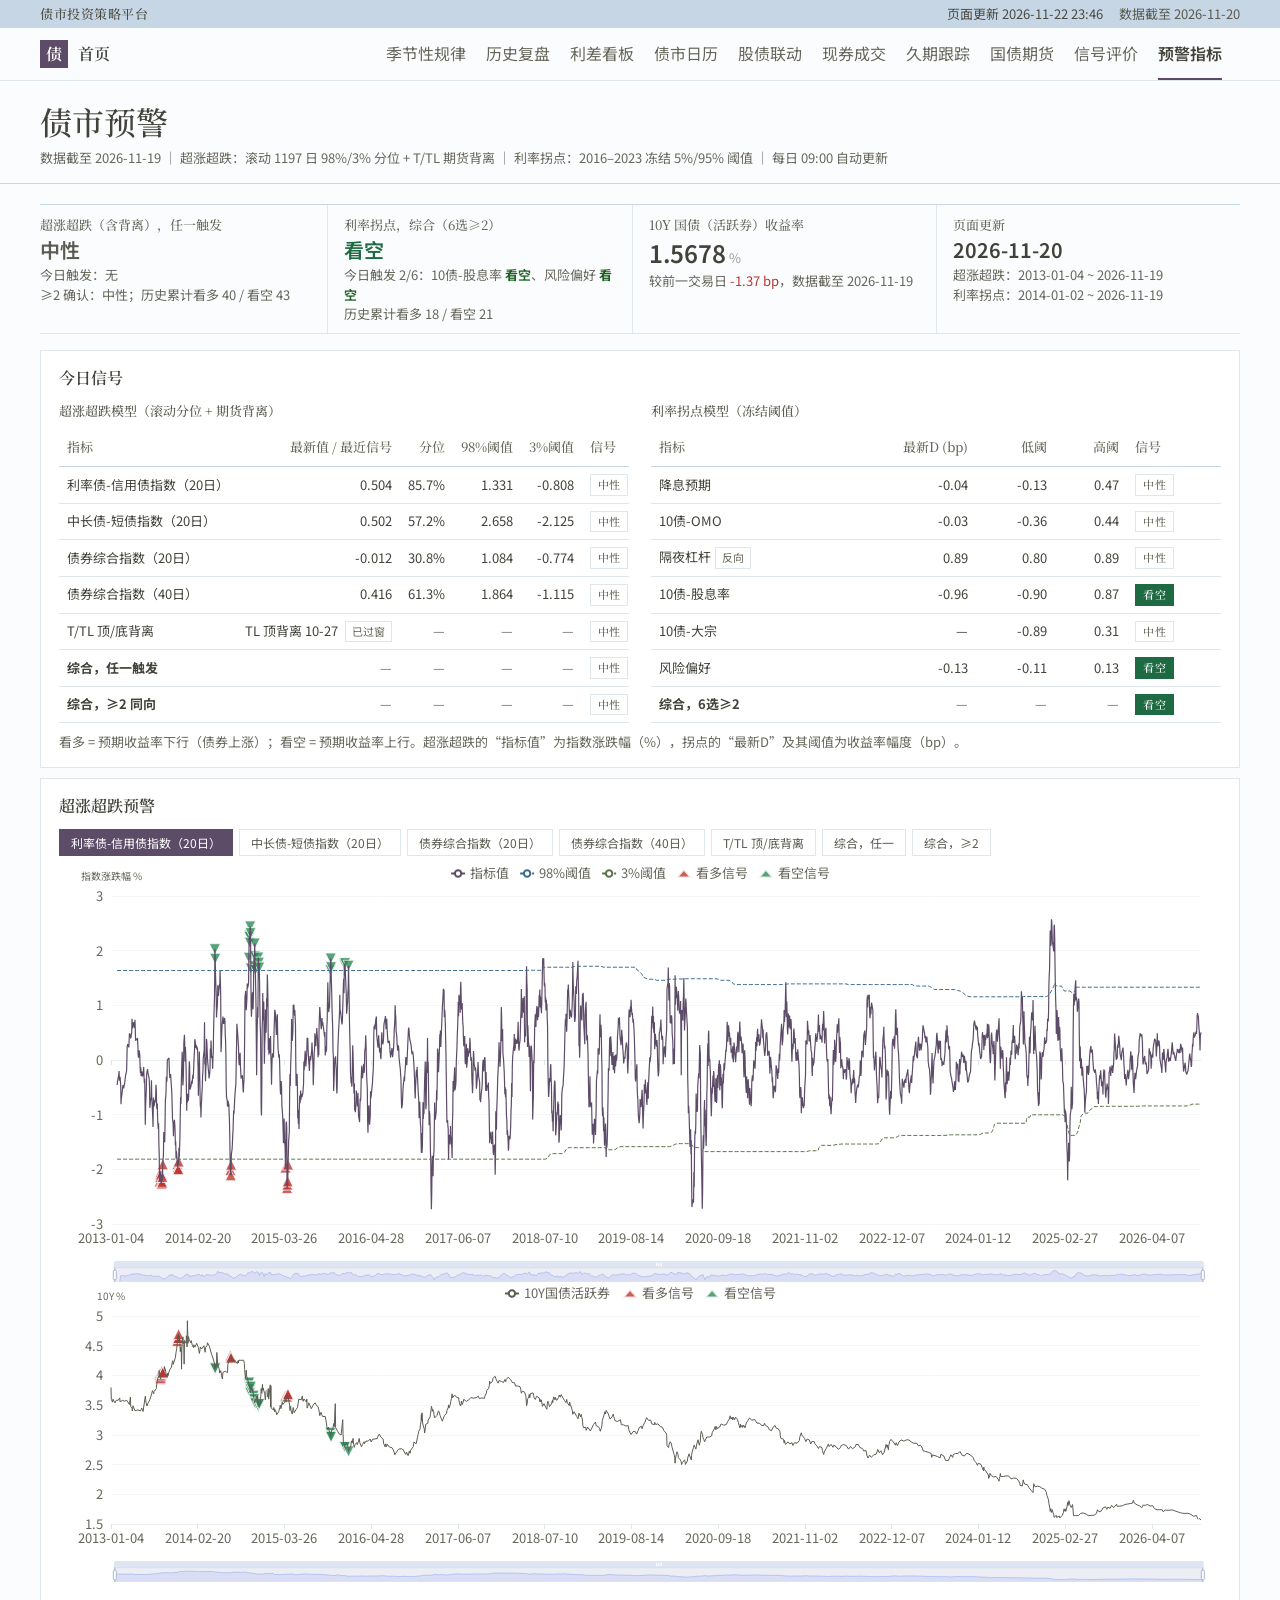
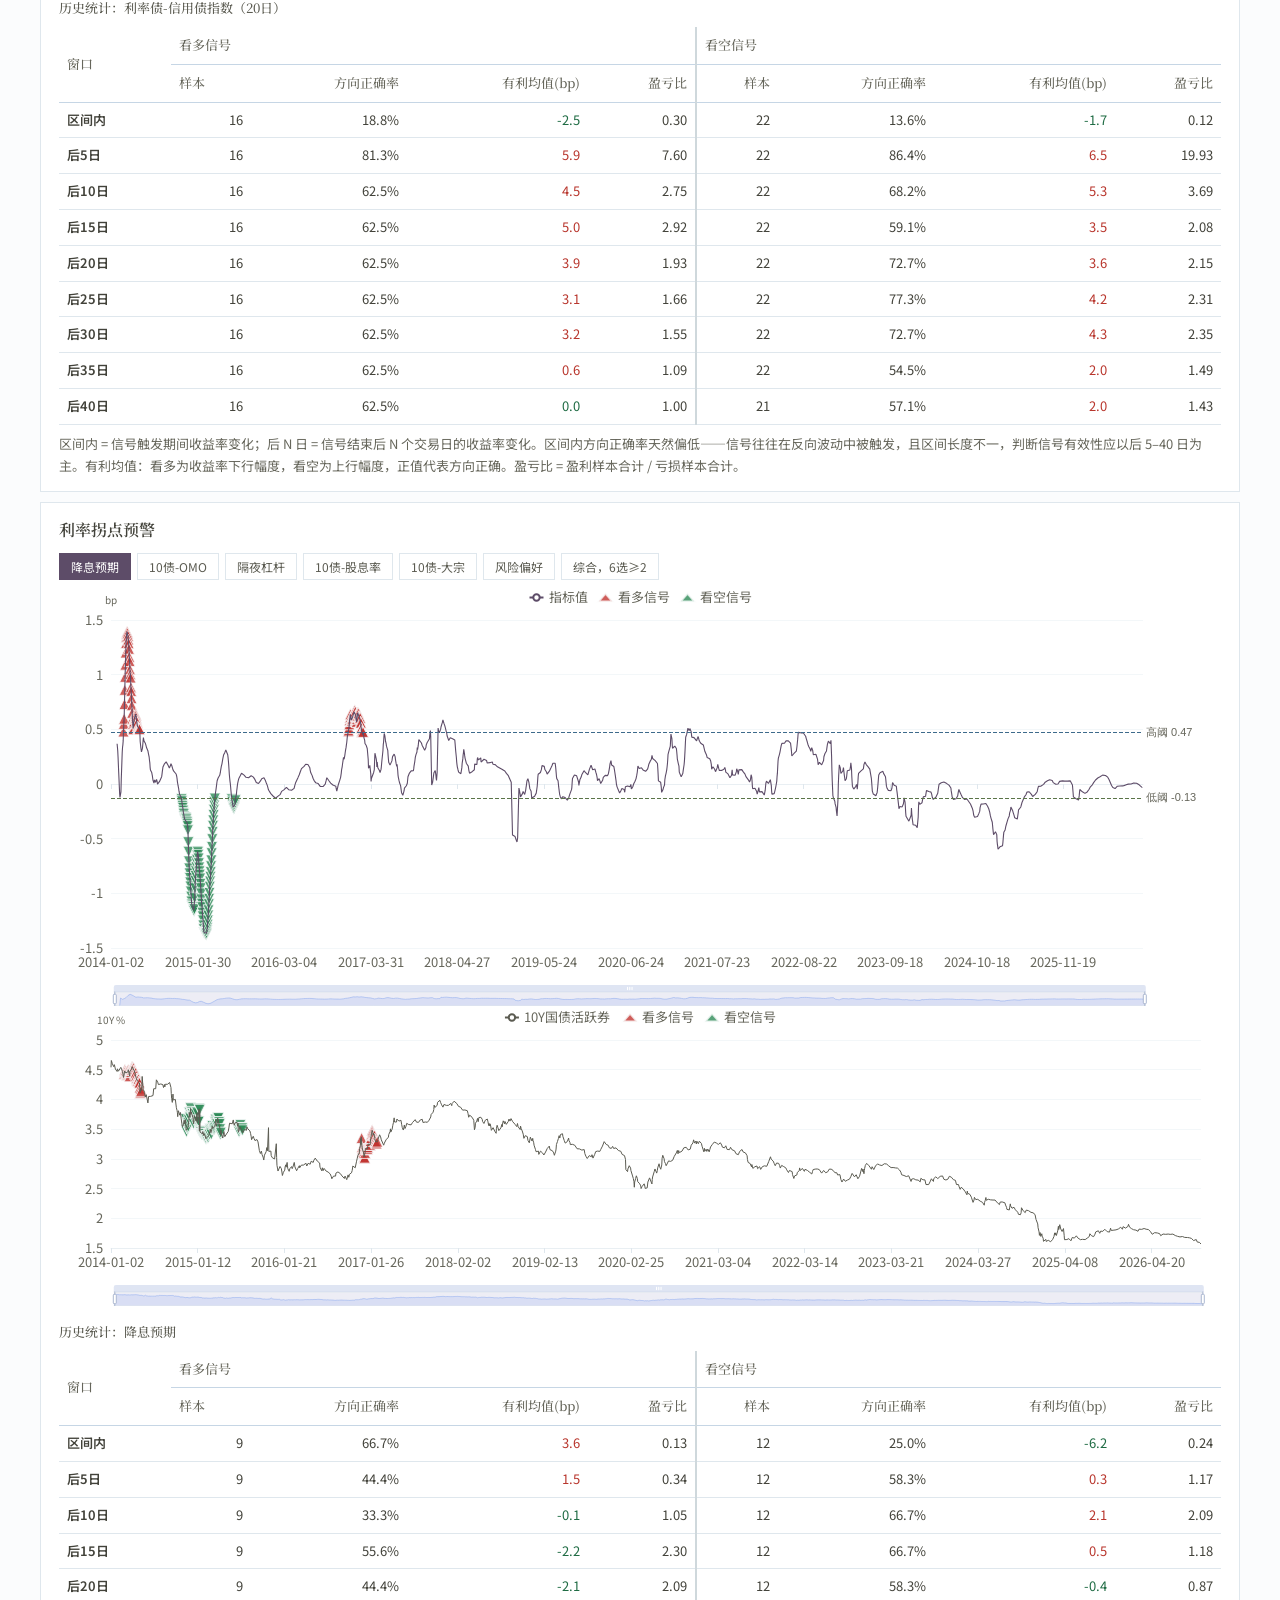
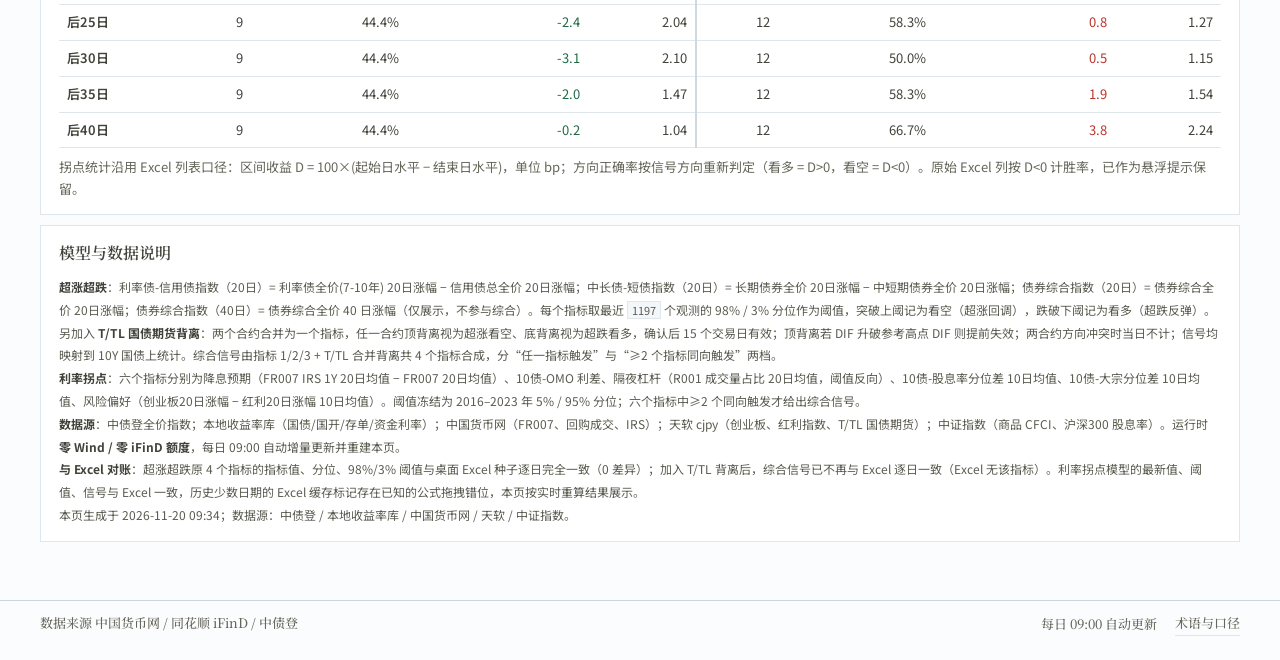
==== commit 525d59c7: "update bond-alert.html" ====
--- a/bond-alert.html
+++ b/bond-alert.html
@@ -74,7 +74,7 @@
 </head>
 <body data-site="inner" data-page="bond-alert">
 <!--NAV_START-->
-<div class="site-utility"><div class="site-wrap"><span class="site-name">债市投资策略平台</span><span class="site-meta"><span class="site-stamp">页面更新 2026-11-20 09:34</span><span class="site-stamp site-stamp-data">数据截至 2026-11-19</span></span></div></div>
+<div class="site-utility"><div class="site-wrap"><span class="site-name">债市投资策略平台</span><span class="site-meta"><span class="site-stamp">页面更新 2026-11-22 23:46</span><span class="site-stamp site-stamp-data">数据截至 2026-11-20</span></span></div></div>
 <nav class="site-nav" aria-label="模块导航"><div class="site-wrap"><a class="site-seal" href="index.html" aria-label="返回首页"><span class="seal-mark" aria-hidden="true">债</span><span class="seal-txt">首页</span></a><div class="site-links"><a href="bond-seasonality.html">季节性规律</a><a href="yield-seasonality.html">历史复盘</a><a href="spread-board.html">利差看板</a><a href="bond-calendar.html">债市日历</a><a href="stock-bond-monitor.html">股债联动</a><a href="bond-flow-lead.html">现券成交</a><a href="duration-tracking.html">久期跟踪</a><a href="treasury-futures.html">国债期货</a><a href="signal-eval.html">信号评价</a><a href="bond-alert.html" class="active" aria-current="page">预警指标</a></div><button class="site-menu-btn" type="button" aria-expanded="false" aria-controls="site-menu">栏目</button></div><div class="site-menu" id="site-menu" hidden><a href="bond-seasonality.html">季节性规律</a><a href="yield-seasonality.html">历史复盘</a><a href="spread-board.html">利差看板</a><a href="bond-calendar.html">债市日历</a><a href="stock-bond-monitor.html">股债联动</a><a href="bond-flow-lead.html">现券成交</a><a href="duration-tracking.html">久期跟踪</a><a href="treasury-futures.html">国债期货</a><a href="signal-eval.html">信号评价</a><a href="bond-alert.html" class="active" aria-current="page">预警指标</a></div></nav>
 <script>(function(){var a=document.querySelector(".site-links a.active");if(a){var p=a.parentNode;p.scrollLeft=Math.max(0,a.offsetLeft-p.clientWidth/2+a.offsetWidth/2);}var b=document.querySelector(".site-menu-btn"),m=document.querySelector(".site-menu");if(!b||!m)return;function set(open){m.hidden=!open;b.setAttribute("aria-expanded",open?"true":"false");}b.addEventListener("click",function(e){e.stopPropagation();set(m.hidden);});document.addEventListener("click",function(e){if(!m.hidden&&e.target!==b&&!m.contains(e.target))set(false);});document.addEventListener("keydown",function(e){if(e.key==="Escape")set(false);});m.addEventListener("click",function(e){if(e.target.tagName==="A")set(false);});})();</script>
 <!--NAV_END-->
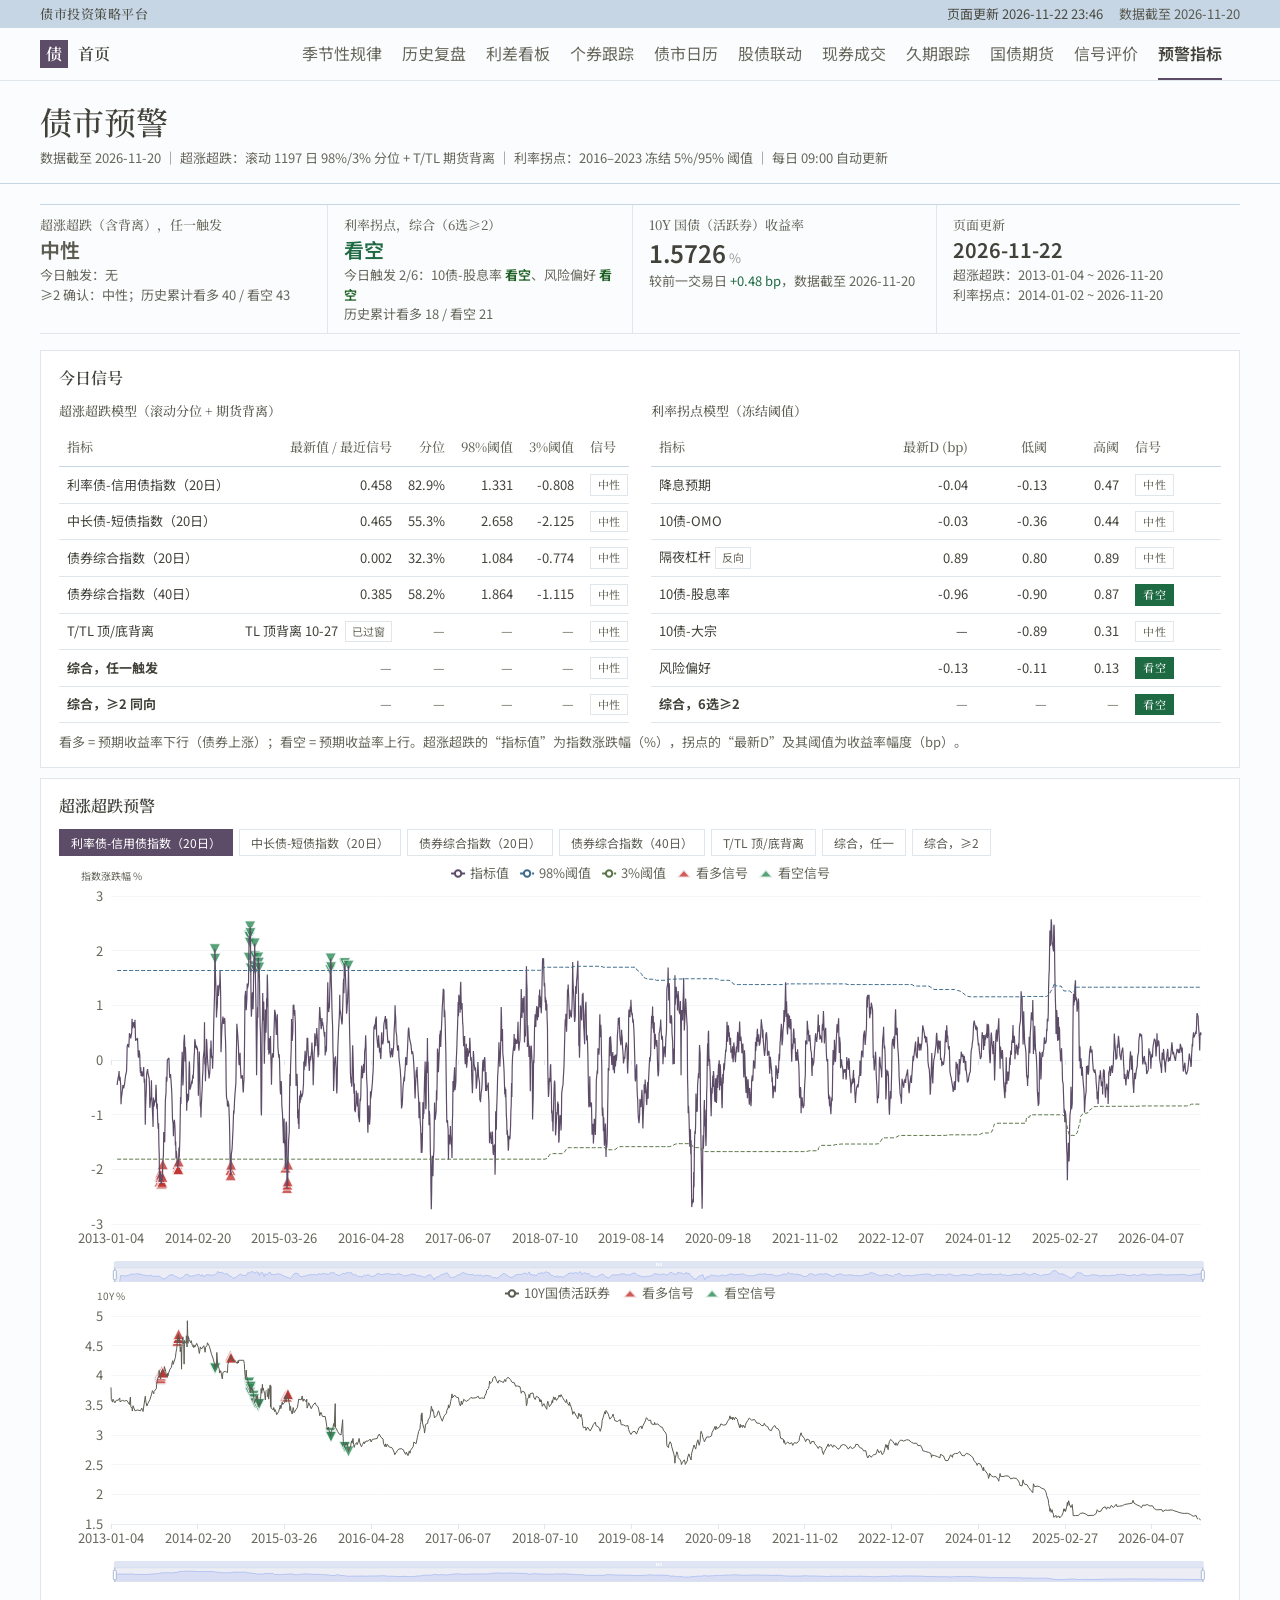
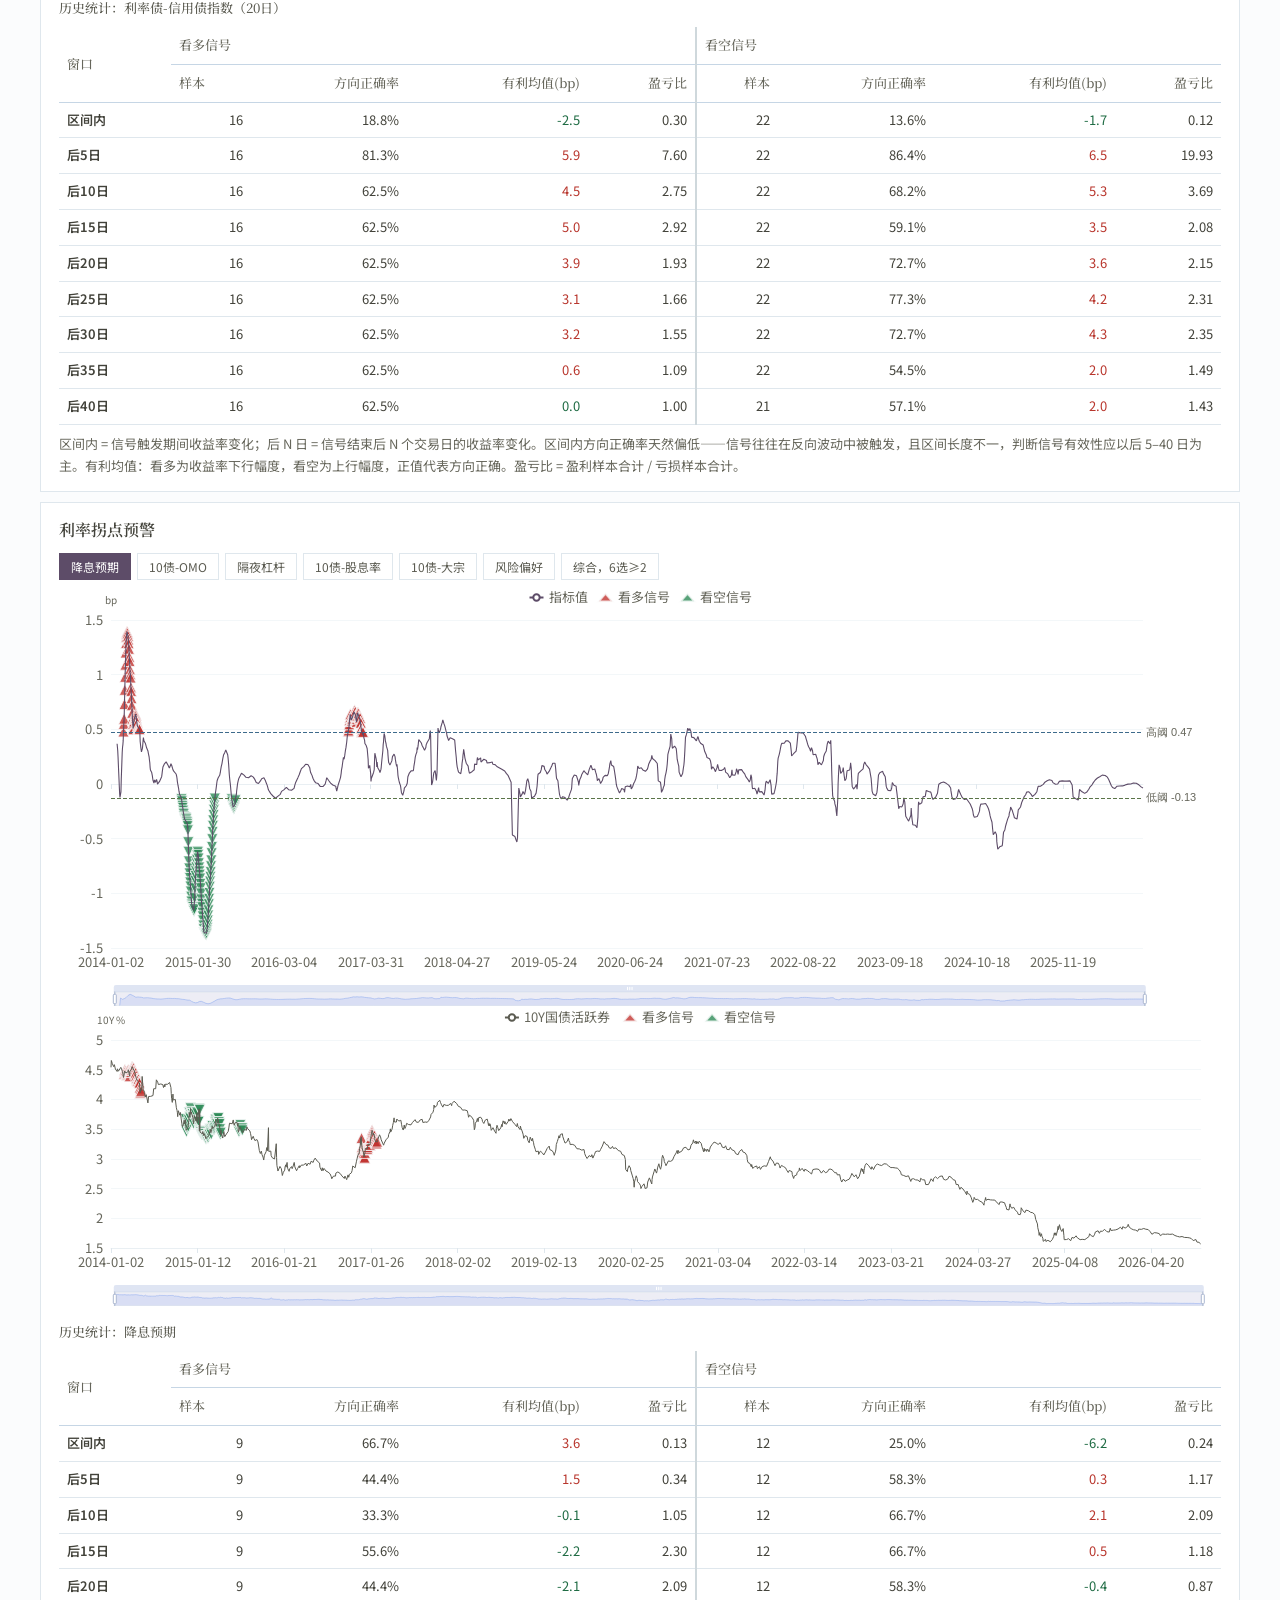
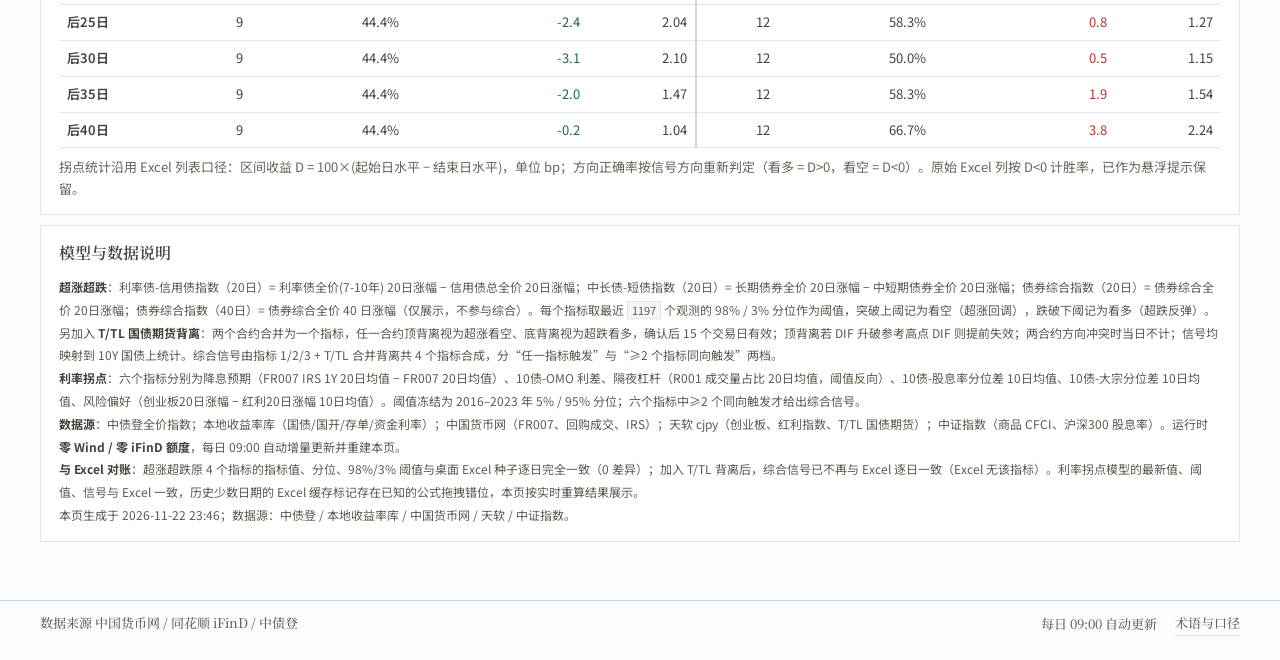
==== commit f393cfd8: "update bond-alert.html" ====
--- a/bond-alert.html
+++ b/bond-alert.html
@@ -75,7 +75,7 @@
 <body data-site="inner" data-page="bond-alert">
 <!--NAV_START-->
 <div class="site-utility"><div class="site-wrap"><span class="site-name">债市投资策略平台</span><span class="site-meta"><span class="site-stamp">页面更新 2026-11-22 23:46</span><span class="site-stamp site-stamp-data">数据截至 2026-11-20</span></span></div></div>
-<nav class="site-nav" aria-label="模块导航"><div class="site-wrap"><a class="site-seal" href="index.html" aria-label="返回首页"><span class="seal-mark" aria-hidden="true">债</span><span class="seal-txt">首页</span></a><div class="site-links"><a href="bond-seasonality.html">季节性规律</a><a href="yield-seasonality.html">历史复盘</a><a href="spread-board.html">利差看板</a><a href="bond-calendar.html">债市日历</a><a href="stock-bond-monitor.html">股债联动</a><a href="bond-flow-lead.html">现券成交</a><a href="duration-tracking.html">久期跟踪</a><a href="treasury-futures.html">国债期货</a><a href="signal-eval.html">信号评价</a><a href="bond-alert.html" class="active" aria-current="page">预警指标</a></div><button class="site-menu-btn" type="button" aria-expanded="false" aria-controls="site-menu">栏目</button></div><div class="site-menu" id="site-menu" hidden><a href="bond-seasonality.html">季节性规律</a><a href="yield-seasonality.html">历史复盘</a><a href="spread-board.html">利差看板</a><a href="bond-calendar.html">债市日历</a><a href="stock-bond-monitor.html">股债联动</a><a href="bond-flow-lead.html">现券成交</a><a href="duration-tracking.html">久期跟踪</a><a href="treasury-futures.html">国债期货</a><a href="signal-eval.html">信号评价</a><a href="bond-alert.html" class="active" aria-current="page">预警指标</a></div></nav>
+<nav class="site-nav" aria-label="模块导航"><div class="site-wrap"><a class="site-seal" href="index.html" aria-label="返回首页"><span class="seal-mark" aria-hidden="true">债</span><span class="seal-txt">首页</span></a><div class="site-links"><a href="bond-seasonality.html">季节性规律</a><a href="yield-seasonality.html">历史复盘</a><a href="spread-board.html">利差看板</a><a href="bond-tracking.html">个券跟踪</a><a href="bond-calendar.html">债市日历</a><a href="stock-bond-monitor.html">股债联动</a><a href="bond-flow-lead.html">现券成交</a><a href="duration-tracking.html">久期跟踪</a><a href="treasury-futures.html">国债期货</a><a href="signal-eval.html">信号评价</a><a href="bond-alert.html" class="active" aria-current="page">预警指标</a></div><button class="site-menu-btn" type="button" aria-expanded="false" aria-controls="site-menu">栏目</button></div><div class="site-menu" id="site-menu" hidden><a href="bond-seasonality.html">季节性规律</a><a href="yield-seasonality.html">历史复盘</a><a href="spread-board.html">利差看板</a><a href="bond-tracking.html">个券跟踪</a><a href="bond-calendar.html">债市日历</a><a href="stock-bond-monitor.html">股债联动</a><a href="bond-flow-lead.html">现券成交</a><a href="duration-tracking.html">久期跟踪</a><a href="treasury-futures.html">国债期货</a><a href="signal-eval.html">信号评价</a><a href="bond-alert.html" class="active" aria-current="page">预警指标</a></div></nav>
 <script>(function(){var a=document.querySelector(".site-links a.active");if(a){var p=a.parentNode;p.scrollLeft=Math.max(0,a.offsetLeft-p.clientWidth/2+a.offsetWidth/2);}var b=document.querySelector(".site-menu-btn"),m=document.querySelector(".site-menu");if(!b||!m)return;function set(open){m.hidden=!open;b.setAttribute("aria-expanded",open?"true":"false");}b.addEventListener("click",function(e){e.stopPropagation();set(m.hidden);});document.addEventListener("click",function(e){if(!m.hidden&&e.target!==b&&!m.contains(e.target))set(false);});document.addEventListener("keydown",function(e){if(e.key==="Escape")set(false);});m.addEventListener("click",function(e){if(e.target.tagName==="A")set(false);});})();</script>
 <!--NAV_END-->
 <div class="header">
